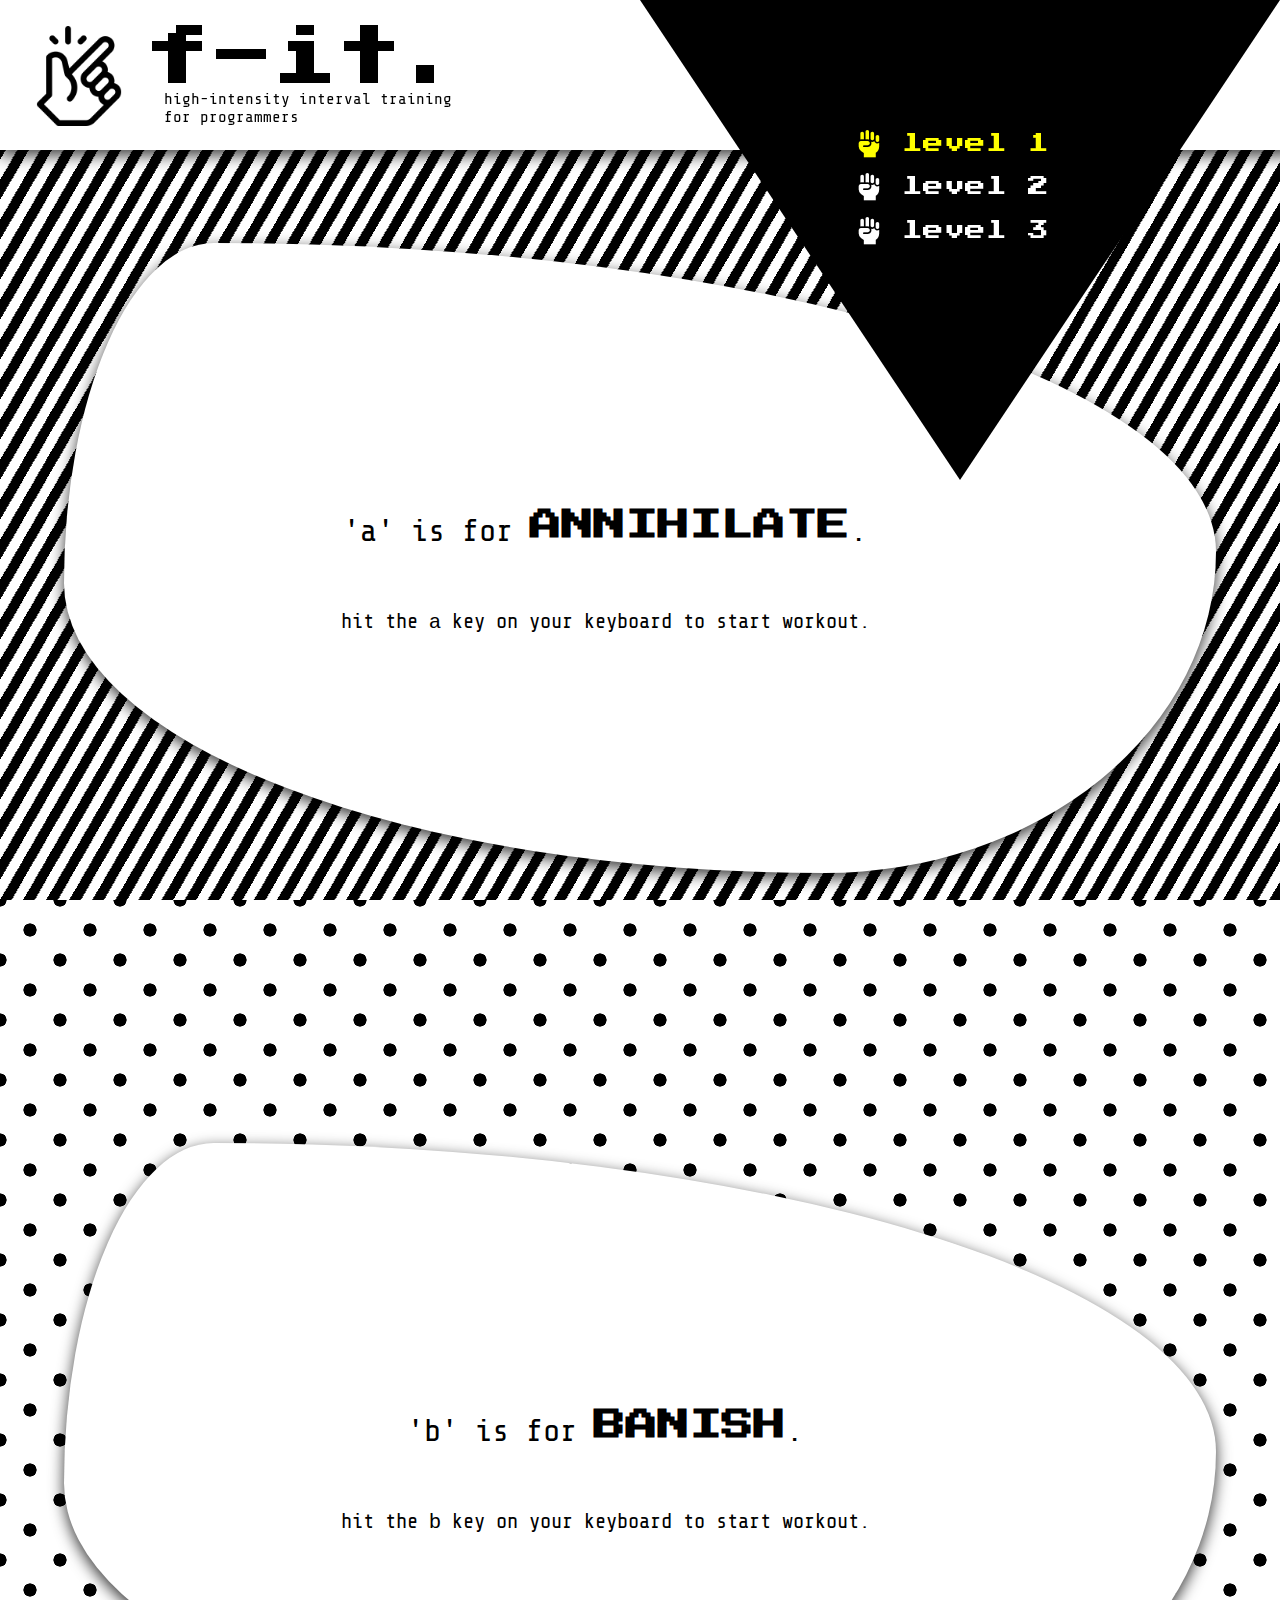
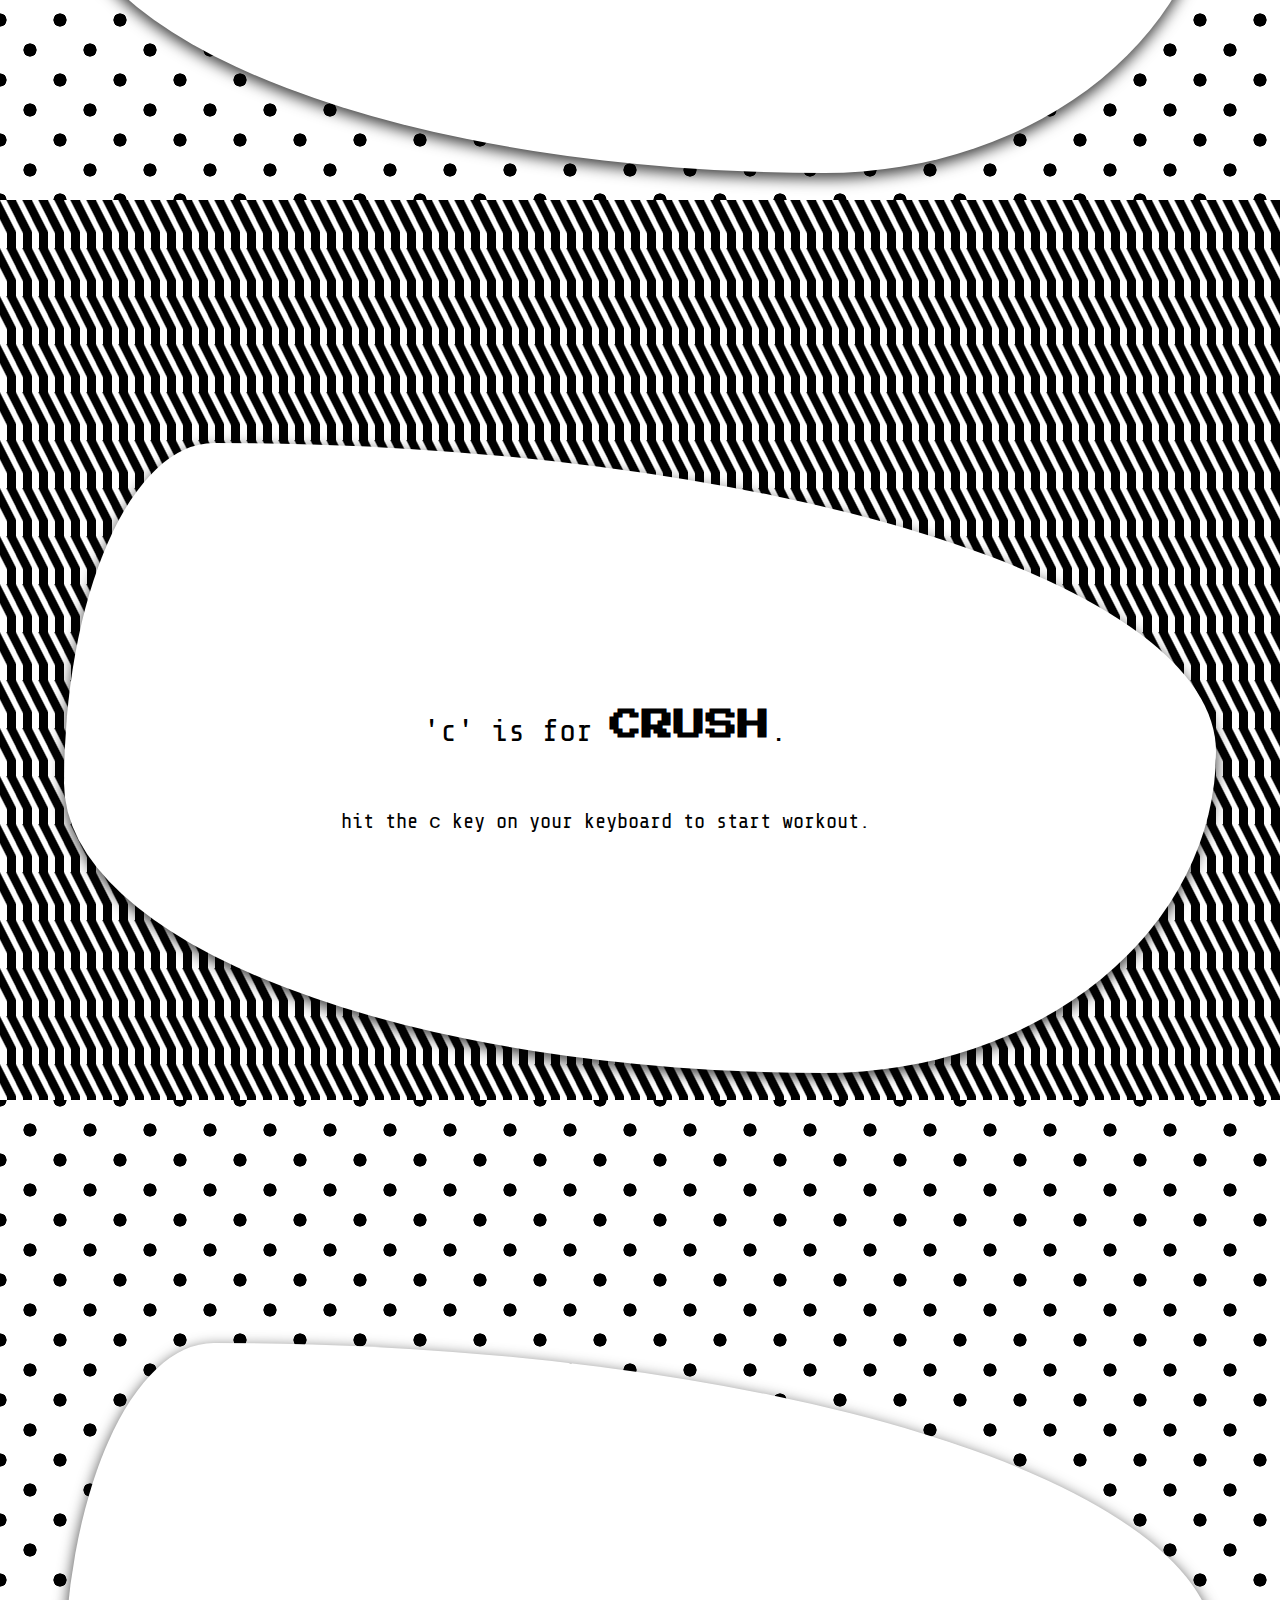
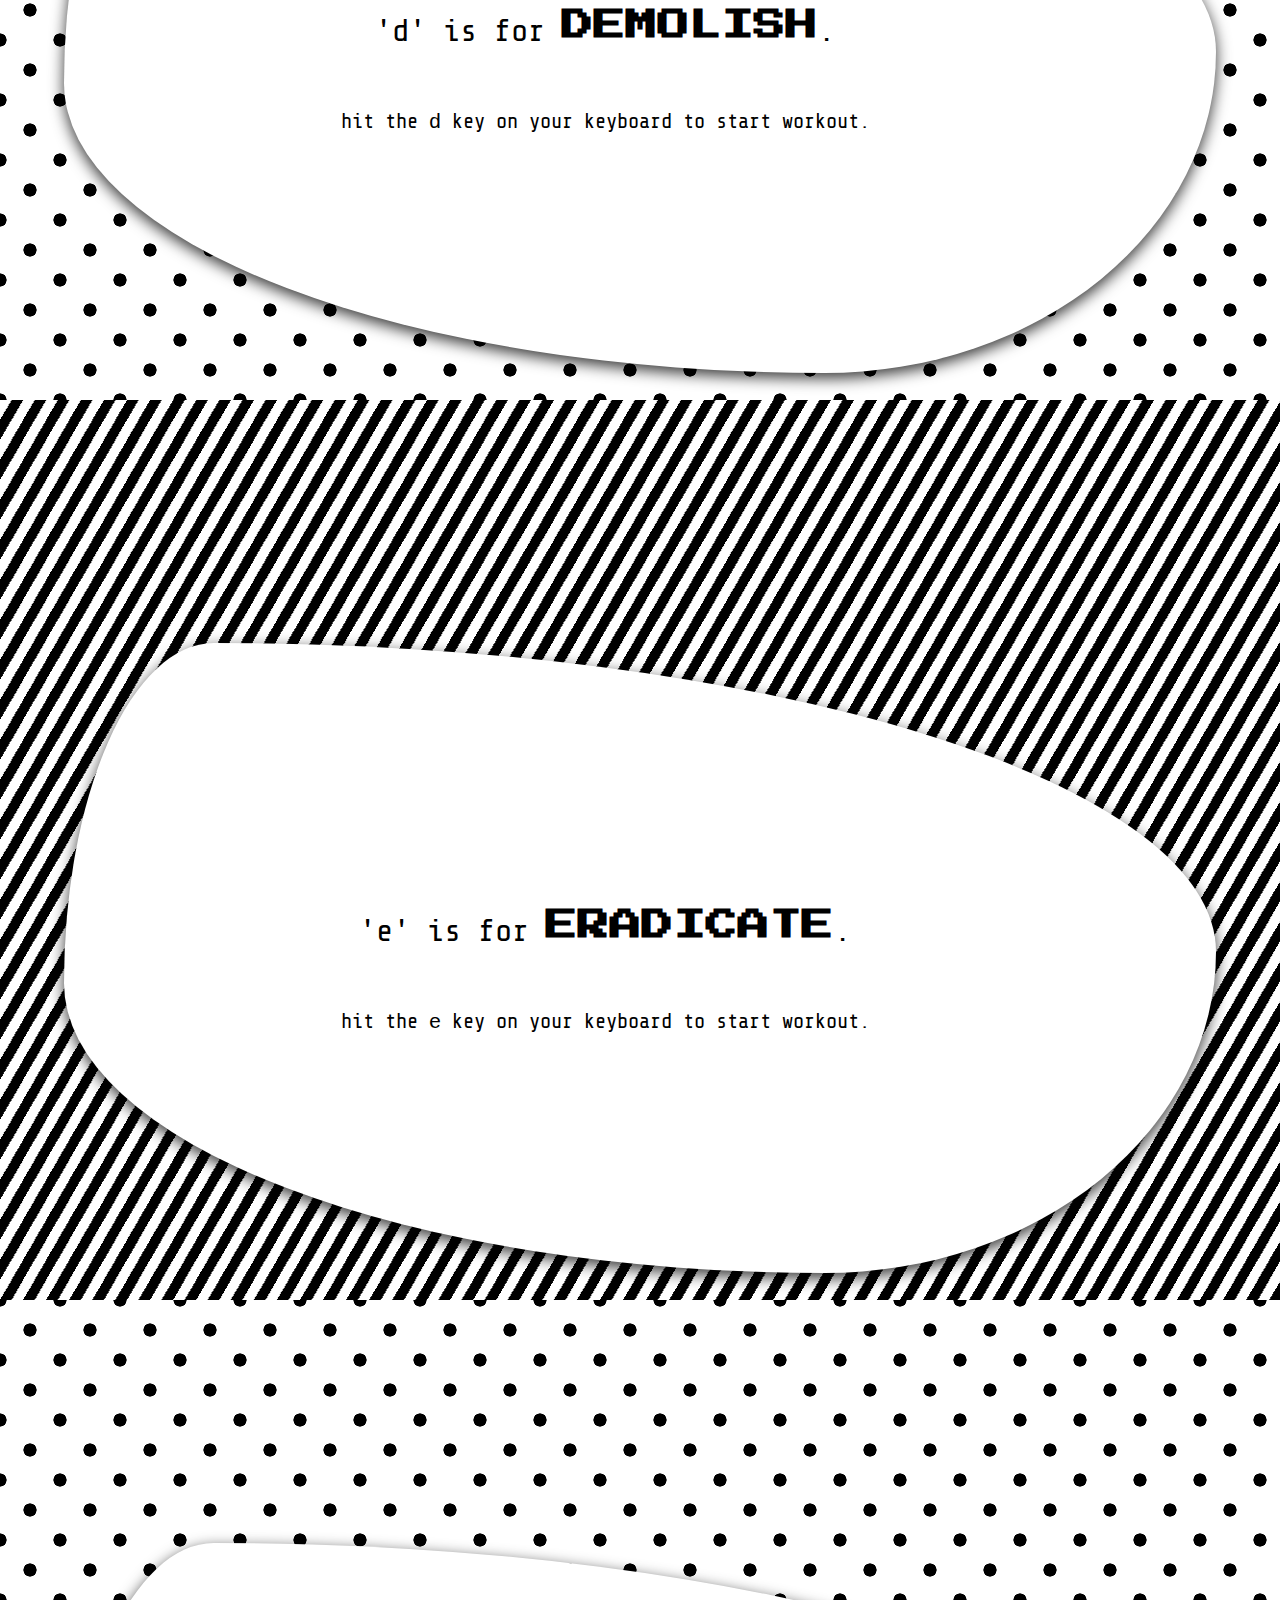
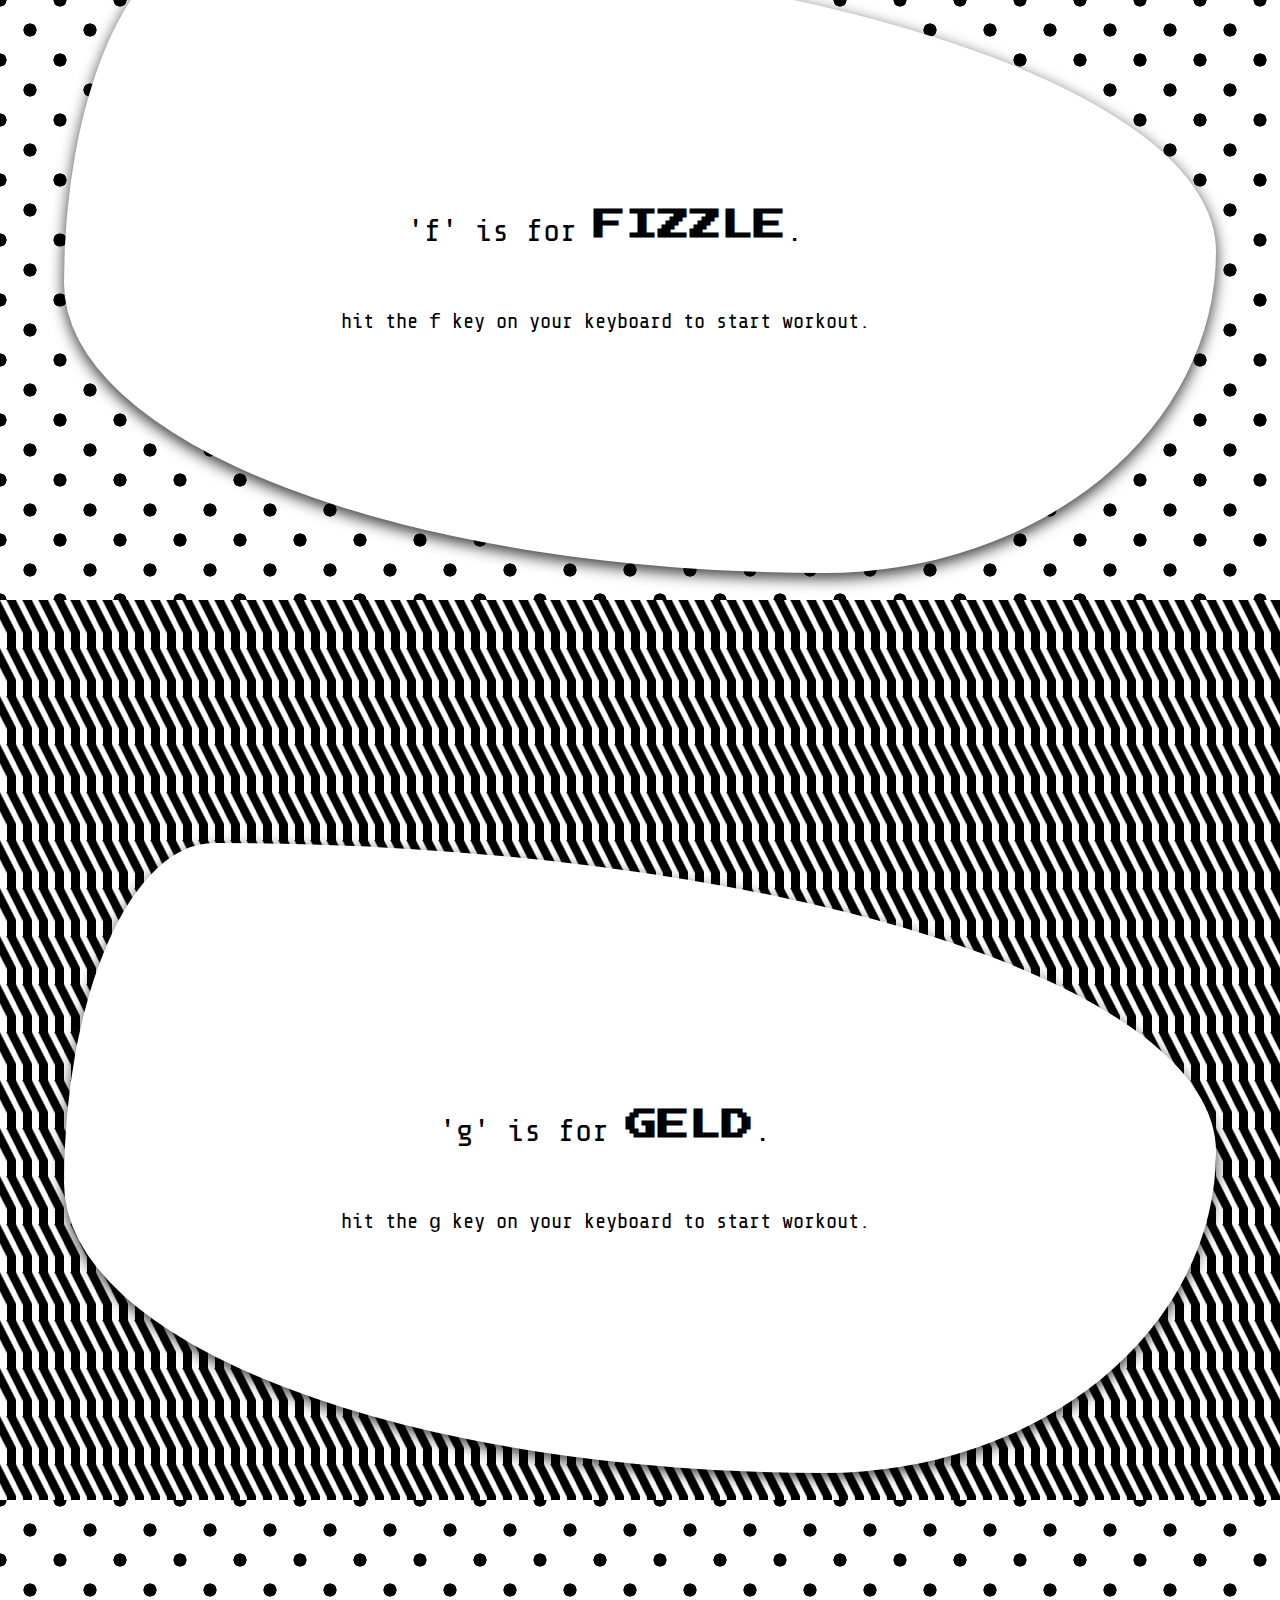
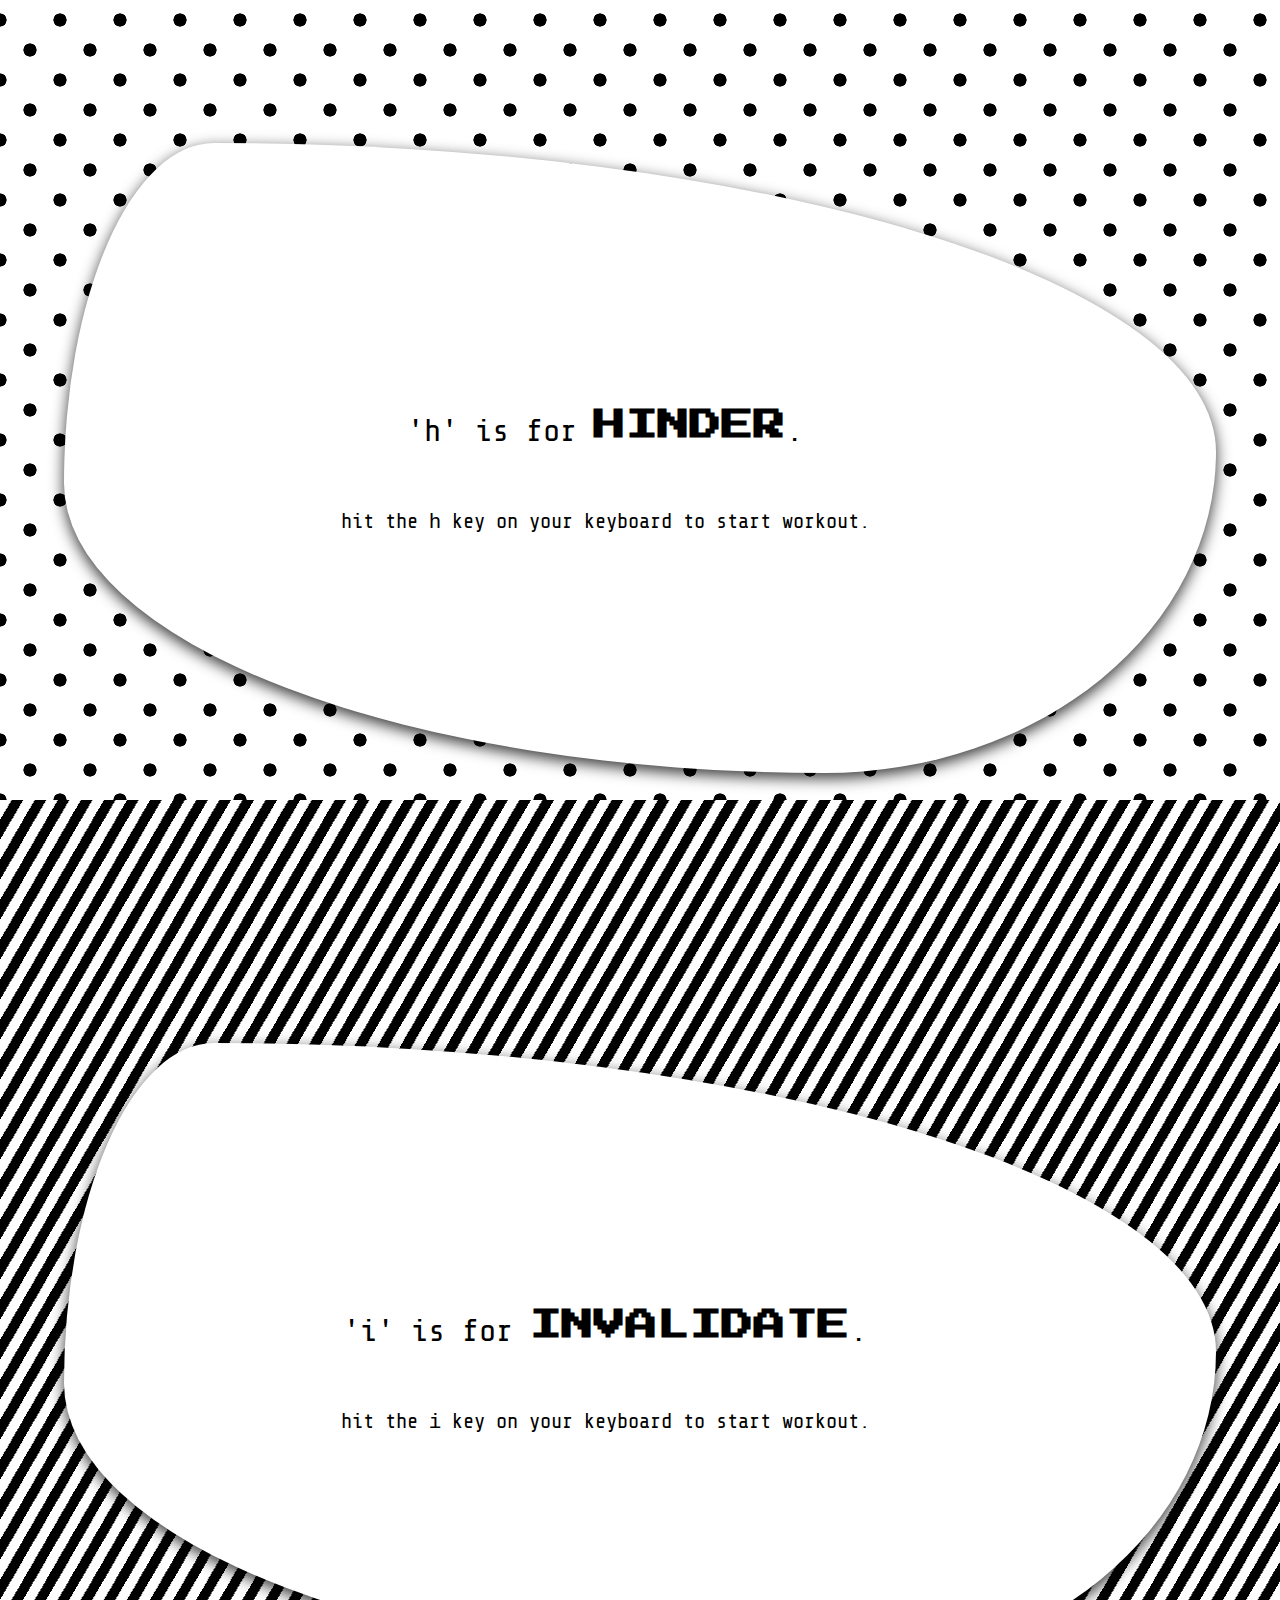
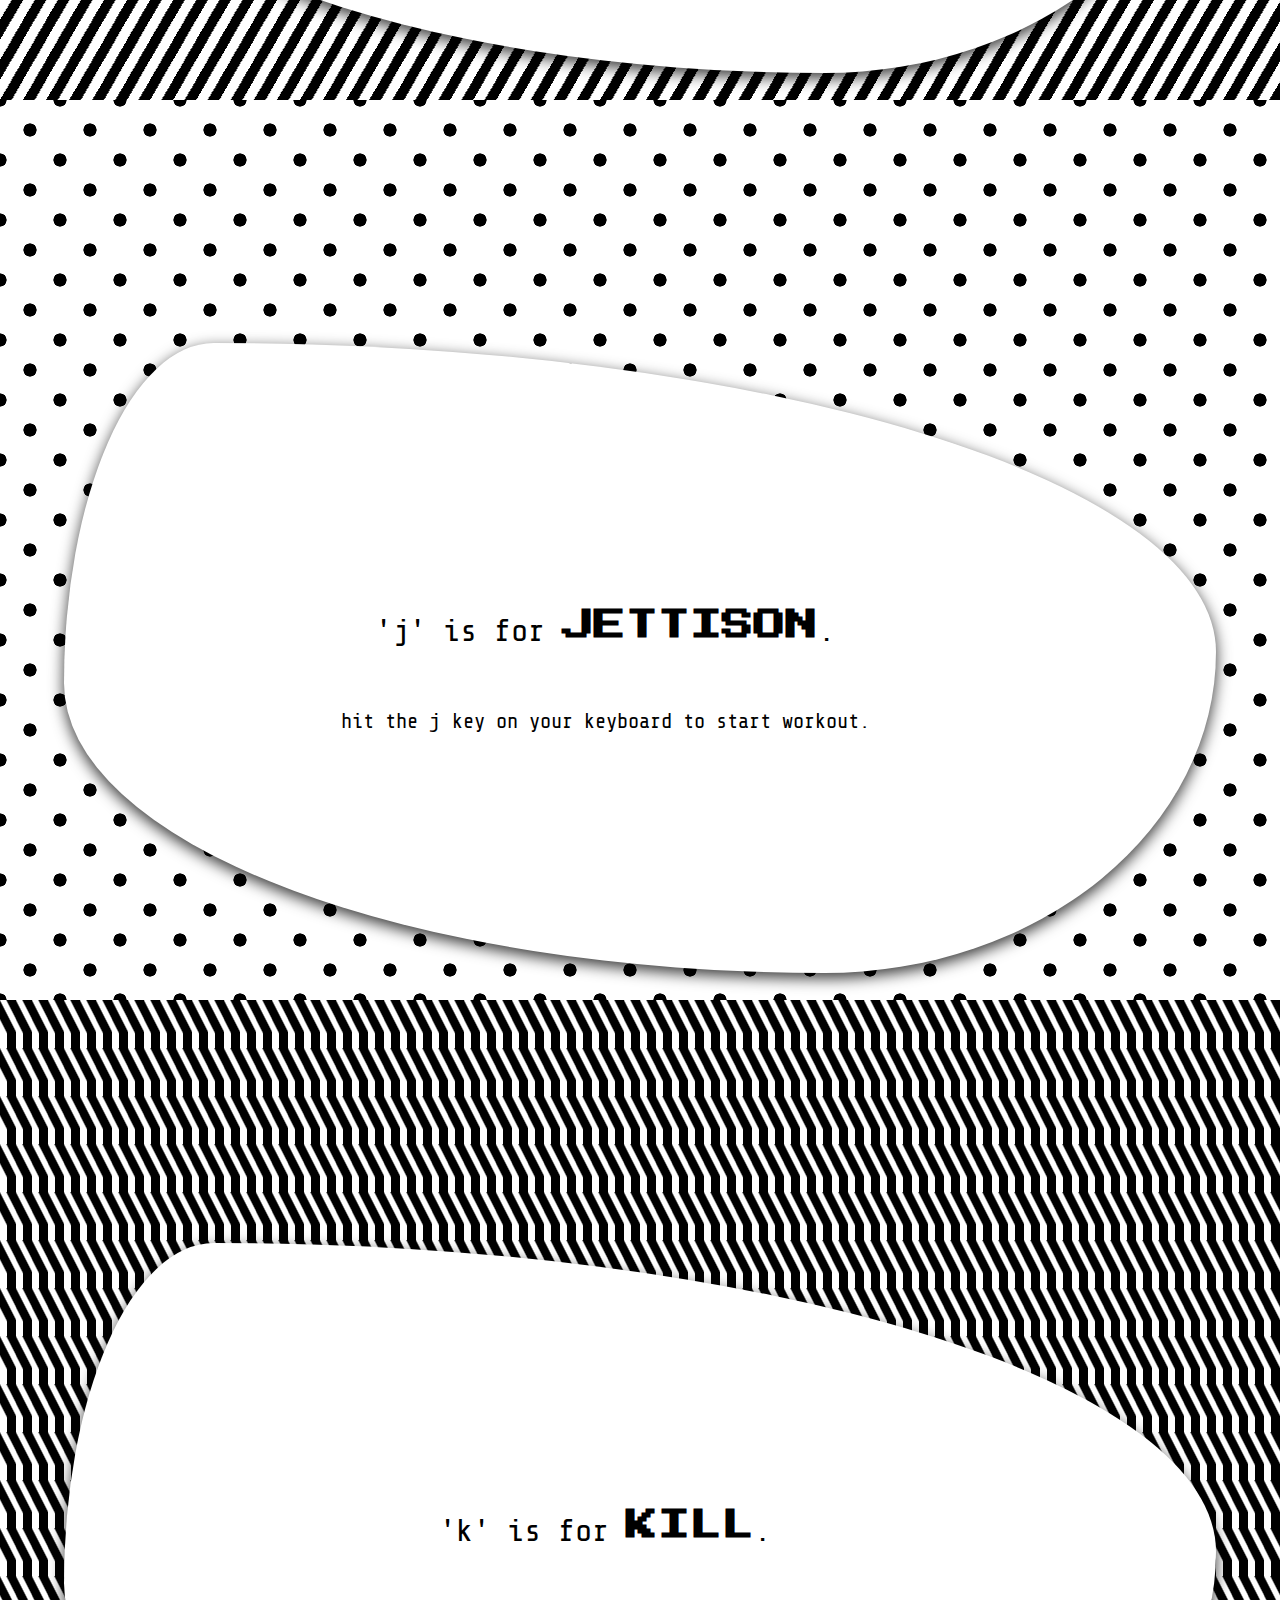
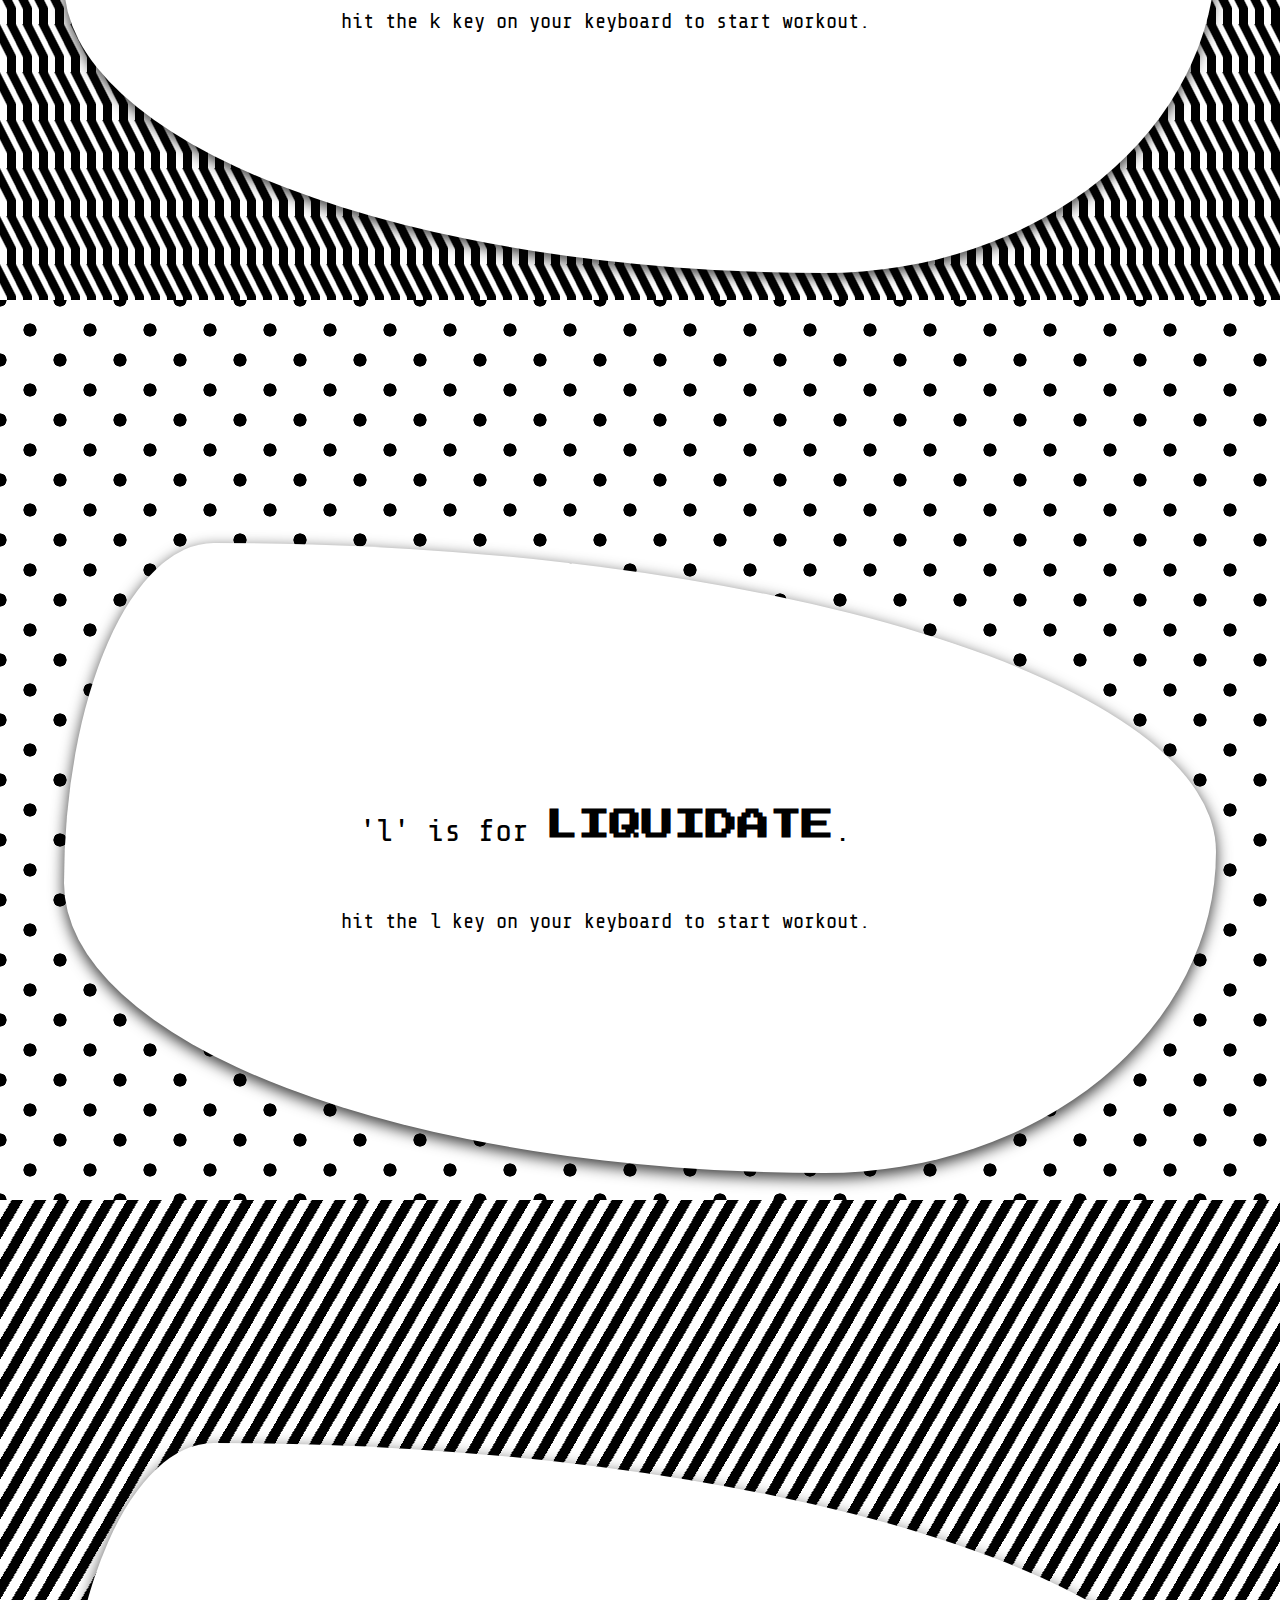
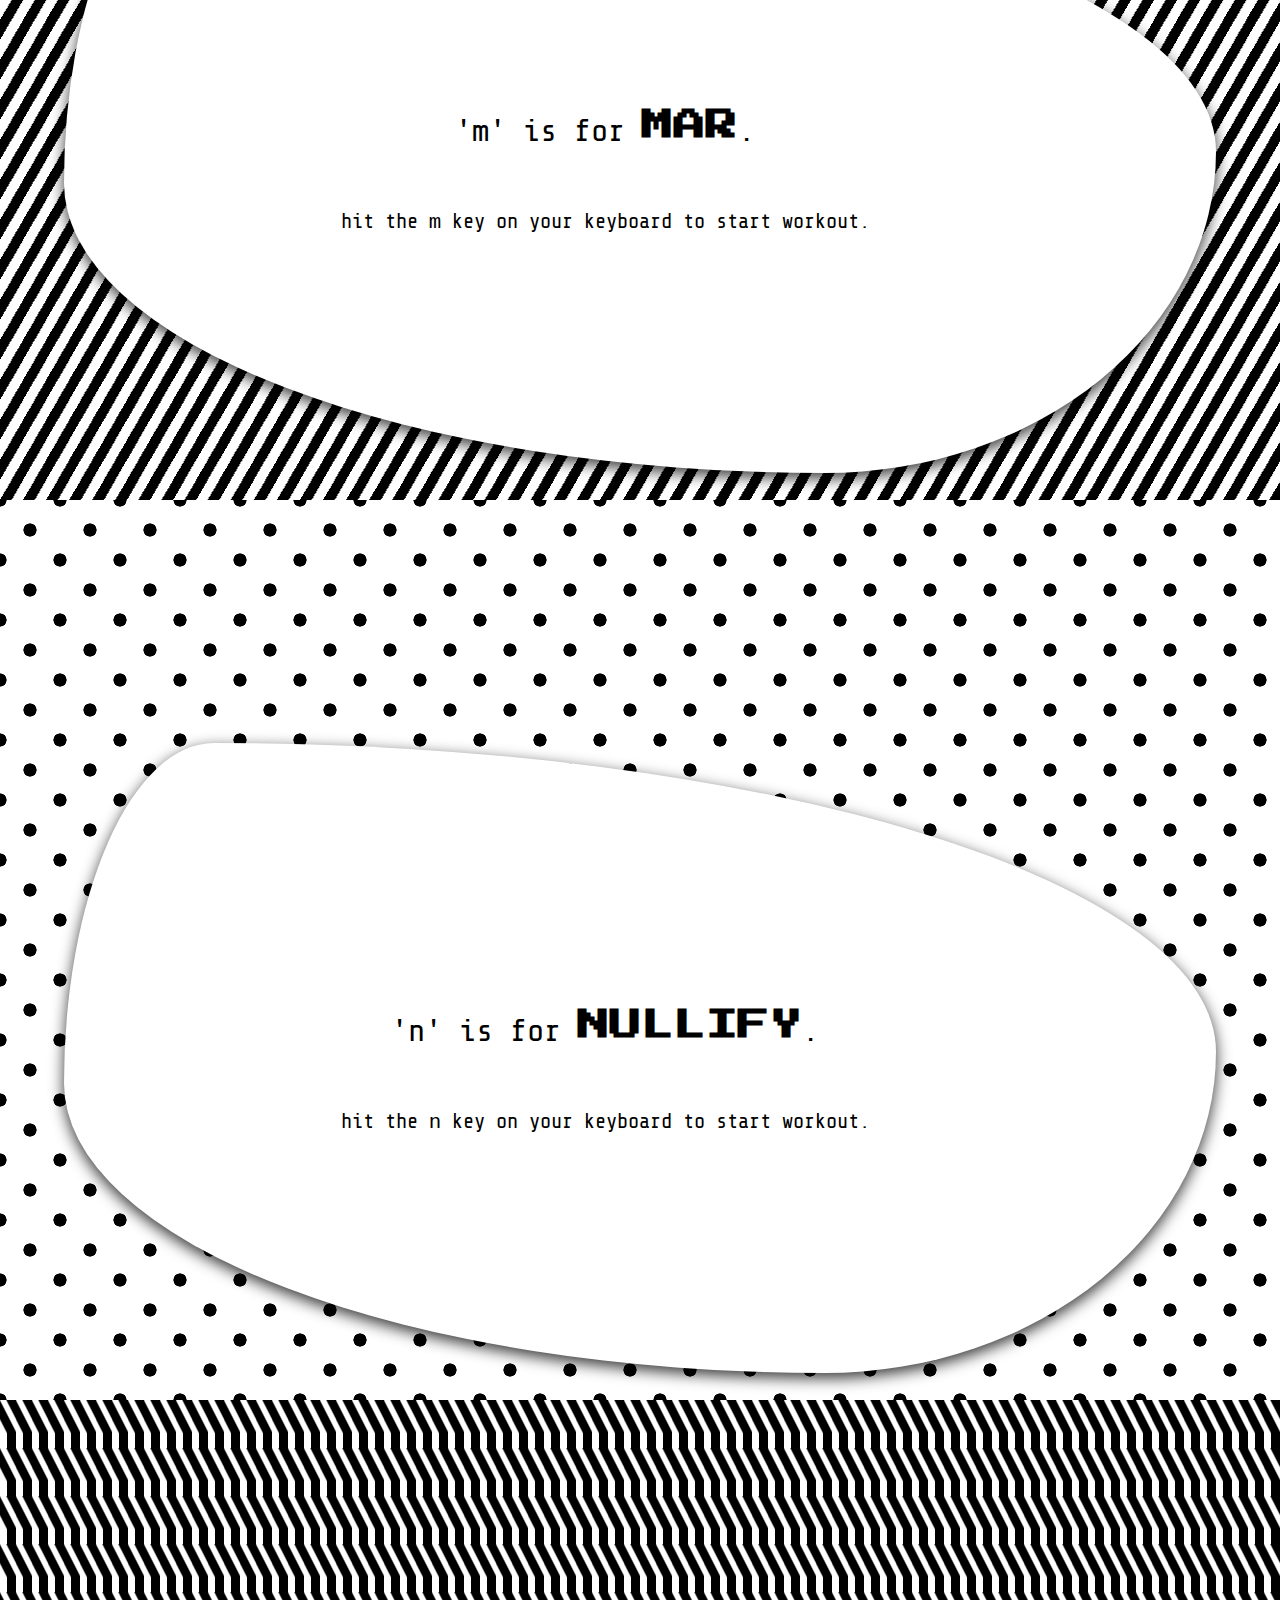
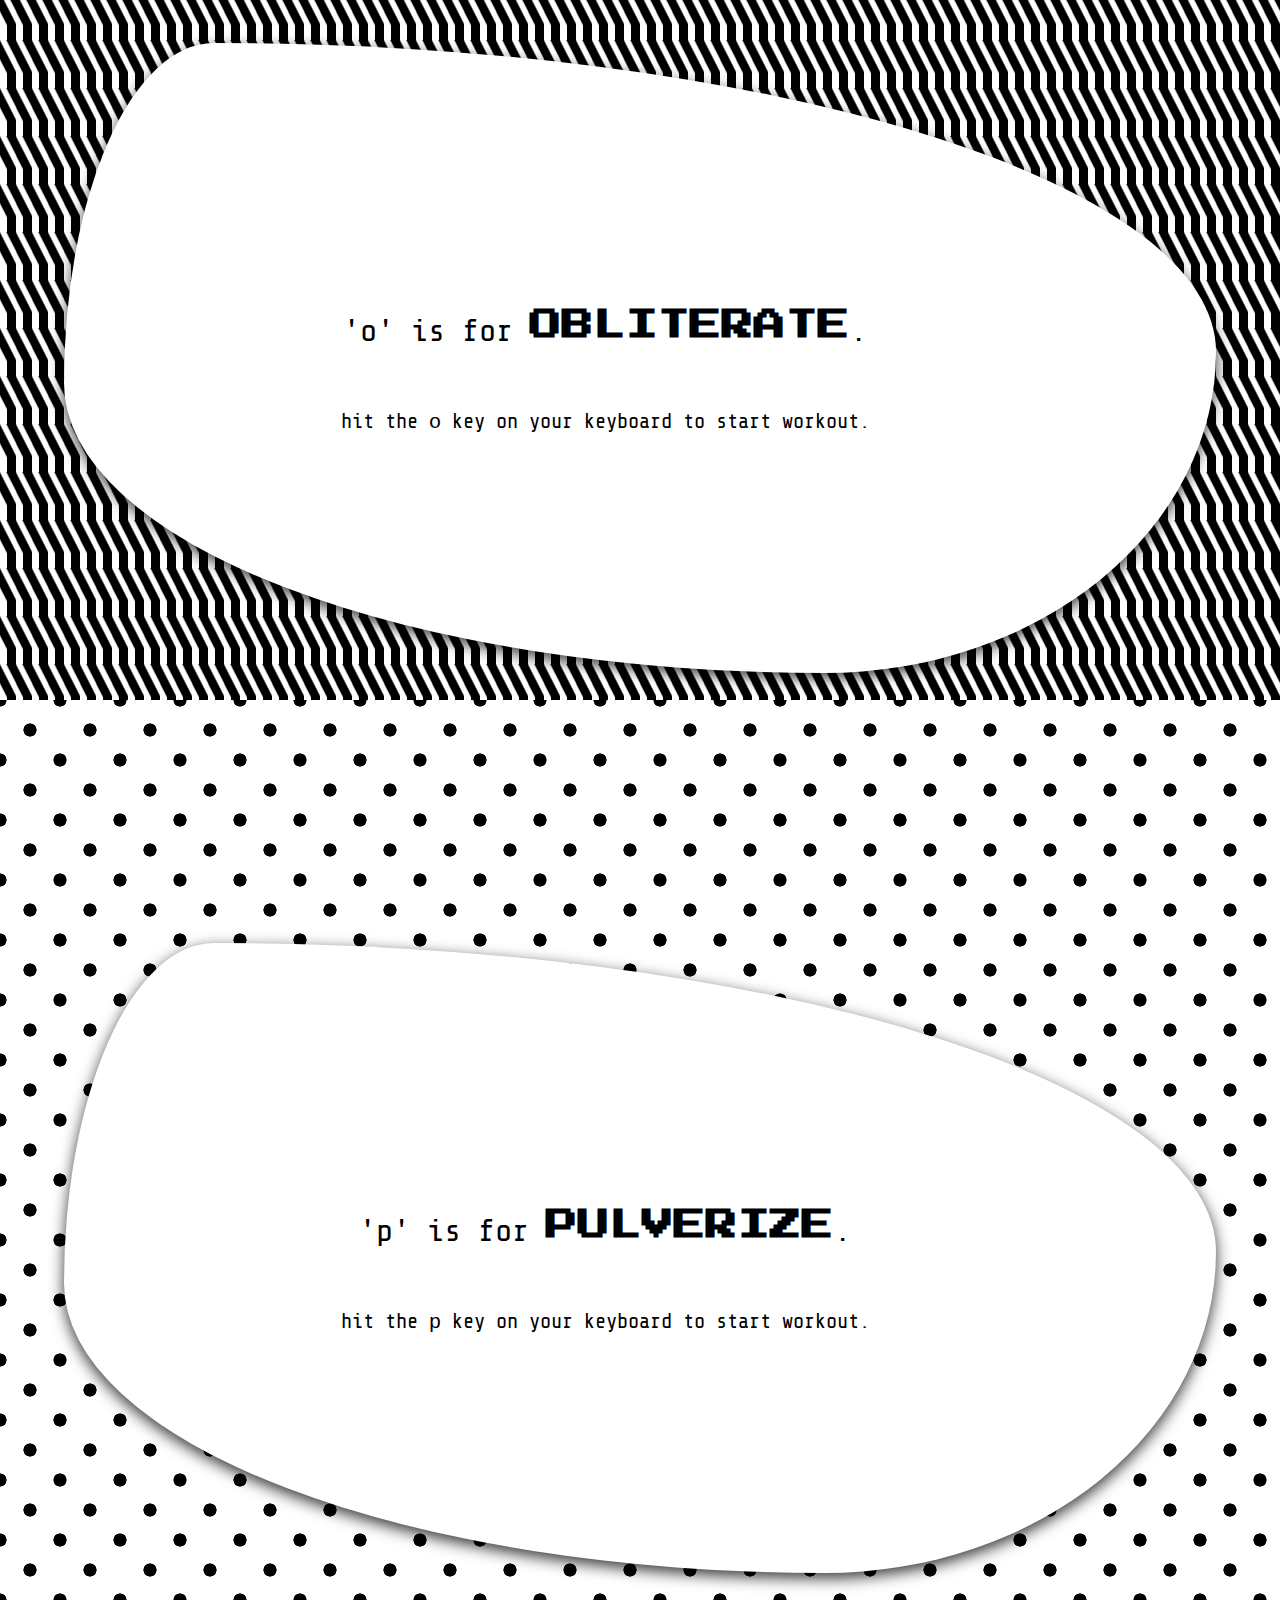
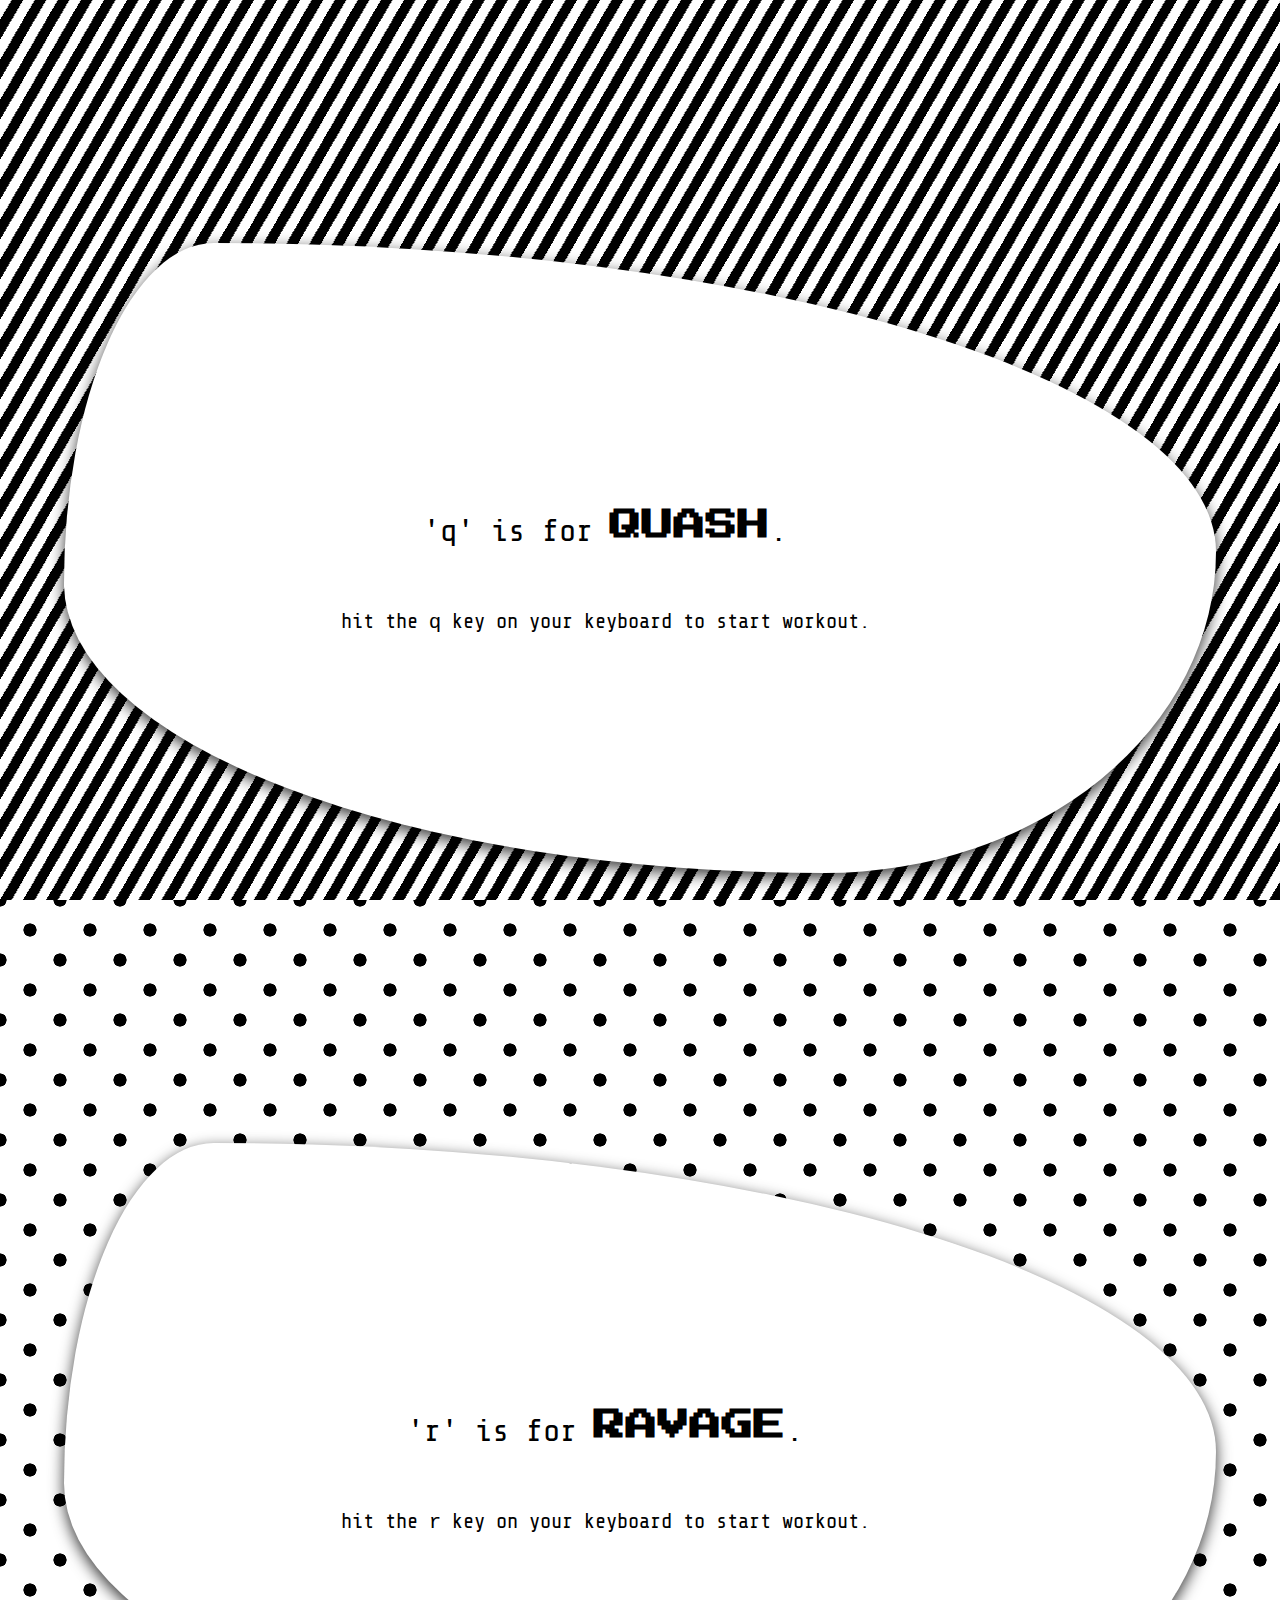
==== level1.html @ c3d86fca "first commit" ====
<!DOCTYPE html>
<html lang="en">

<head>
    <meta charset="UTF-8">
    <meta http-equiv="X-UA-Compatible" content="IE=edge">
    <meta name="viewport" content="width=device-width, initial-scale=1.0">

    <!-- bootstrap 5 -->
    <link href="https://cdn.jsdelivr.net/npm/bootstrap@5.1.3/dist/css/bootstrap.min.css" rel="stylesheet"
        integrity="sha384-1BmE4kWBq78iYhFldvKuhfTAU6auU8tT94WrHftjDbrCEXSU1oBoqyl2QvZ6jIW3" crossorigin="anonymous">

    <!-- google fonts -->
    <link rel="preconnect" href="https://fonts.googleapis.com">
    <link rel="preconnect" href="https://fonts.gstatic.com" crossorigin>
    <link href="https://fonts.googleapis.com/css2?family=Press+Start+2P&display=swap" rel="stylesheet">
    <link href="https://fonts.googleapis.com/css2?family=Share+Tech+Mono&display=swap" rel="stylesheet">

    <!-- font awesome -->
    <link rel="stylesheet" href="https://cdnjs.cloudflare.com/ajax/libs/font-awesome/6.0.0-beta2/css/all.min.css">

    <!-- custom stylesheet -->
    <link rel="stylesheet" href="/stylesheets/styles.css">
    <link rel="stylesheet" href="/stylesheets/level1.css">

    <!-- favicon -->
    <link rel="icon" href="/assets/logo32.png">

    <title>f-it.</title>
</head>

<body>

    <!-- header -->
    <header class="heading-container">
        <img src="/assets/logo256.png" alt="logo" onclick="location.href='/index.html'">
        <span class="heading-text">
            <h1>f-it.</h1>
            <small>high-intensity interval training <br>for programmers</small>
        </span>
    </header>

    <!-- nav -->
    <nav class="nav-container">
        <div class="triangle">

            <ul class="nav-link-container">
                <li class="link-list-item">
                    <a data-link="level1" href="">
                        <i class="fas fa-fist-raised"></i>
                        level 1
                    </a>
                </li>
                <li class="link-list-item">
                    <a data-link="level2" href="/level2.html">
                        <i class="fas fa-fist-raised"></i>
                        level 2
                    </a>
                </li>
                <li class="link-list-item">
                    <a data-link="level3" href="/level3.html">
                        <i class="fas fa-fist-raised"></i>
                        level 3
                        <a>
                </li>
            </ul>

        </div>
    </nav>

    <!-- main content -->
    <div class="pattern-bg stripes">
        <div class="content-blob" data-key="a">
            <div class="content-div" data-key="a">
                <p>'a' is for <b>ANNIHILATE</b>.</p>
                <p>hit the <kbd>a</kbd> key on your keyboard to start workout.</p>
            </div>
        </div>
    </div>

    <div class="pattern-bg polka-dots">
        <div class="content-blob" data-key="b">
            <div class="content-div" data-key="b">
                <p>'b' is for <b>BANISH</b>.</p>
                <p>hit the <kbd>b</kbd> key on your keyboard to start workout.</p>
            </div>
        </div>
    </div>

    <div class="pattern-bg zig-zag">
        <div class="content-blob" data-key="c">
            <div class="content-div" data-key="c">
                <p>'c' is for <b>CRUSH</b>.</p>
                <p>hit the <kbd>c</kbd> key on your keyboard to start workout.</p>
            </div>
        </div>
    </div>

    <div class="pattern-bg polka-dots">
        <div class="content-blob" data-key="d">
            <div class="content-div" data-key="d">
                <p>'d' is for <b>DEMOLISH</b>.</p>
                <p>hit the <kbd>d</kbd> key on your keyboard to start workout.</p>
            </div>
        </div>
    </div>

    <div class="pattern-bg stripes">
        <div class="content-blob" data-key="e">
            <div class="content-div" data-key="e">
                <p>'e' is for <b>ERADICATE</b>.</p>
                <p>hit the <kbd>e</kbd> key on your keyboard to start workout.</p>
            </div>
        </div>
    </div>

    <div class="pattern-bg polka-dots">
        <div class="content-blob" data-key="f">
            <div class="content-div" data-key="f">
                <p>'f' is for <b>FIZZLE</b>.</p>
                <p>hit the <kbd>f</kbd> key on your keyboard to start workout.</p>
            </div>
        </div>
    </div>

    <div class="pattern-bg zig-zag">
        <div class="content-blob" data-key="g">
            <div class="content-div" data-key="g">
                <p>'g' is for <b>GELD</b>.</p>
                <p>hit the <kbd>g</kbd> key on your keyboard to start workout.</p>
            </div>
        </div>
    </div>

    <div class="pattern-bg polka-dots">
        <div class="content-blob" data-key="h">
            <div class="content-div" data-key="h">
                <p>'h' is for <b>HINDER</b>.</p>
                <p>hit the <kbd>h</kbd> key on your keyboard to start workout.</p>
            </div>
        </div>
    </div>

    <div class="pattern-bg stripes">
        <div class="content-blob" data-key="i">
            <div class="content-div" data-key="i">
                <p>'i' is for <b>INVALIDATE</b>.</p>
                <p>hit the <kbd>i</kbd> key on your keyboard to start workout.</p>
            </div>
        </div>
    </div>

    <div class="pattern-bg polka-dots">
        <div class="content-blob" data-key="j">
            <div class="content-div" data-key="j">
                <p>'j' is for <b>JETTISON</b>.</p>
                <p>hit the <kbd>j</kbd> key on your keyboard to start workout.</p>
            </div>
        </div>
    </div>

    <div class="pattern-bg zig-zag">
        <div class="content-blob" data-key="k">
            <div class="content-div" data-key="k">
                <p>'k' is for <b>KILL</b>.</p>
                <p>hit the <kbd>k</kbd> key on your keyboard to start workout.</p>
            </div>
        </div>
    </div>

    <div class="pattern-bg polka-dots">
        <div class="content-blob" data-key="l">
            <div class="content-div" data-key="l">
                <p>'l' is for <b>LIQUIDATE</b>.</p>
                <p>hit the <kbd>l</kbd> key on your keyboard to start workout.</p>
            </div>
        </div>
    </div>

    <div class="pattern-bg stripes">
        <div class="content-blob" data-key="m">
            <div class="content-div" data-key="m">
                <p>'m' is for <b>MAR</b>.</p>
                <p>hit the <kbd>m</kbd> key on your keyboard to start workout.</p>
            </div>
        </div>
    </div>

    <div class="pattern-bg polka-dots">
        <div class="content-blob" data-key="n">
            <div class="content-div" data-key="n">
                <p>'n' is for <b>NULLIFY</b>.</p>
                <p>hit the <kbd>n</kbd> key on your keyboard to start workout.</p>
            </div>
        </div>
    </div>

    <div class="pattern-bg zig-zag">
        <div class="content-blob" data-key="o">
            <div class="content-div" data-key="o">
                <p>'o' is for <b>OBLITERATE</b>.</p>
                <p>hit the <kbd>o</kbd> key on your keyboard to start workout.</p>
            </div>
        </div>
    </div>

    <div class="pattern-bg polka-dots">
        <div class="content-blob" data-key="p">
            <div class="content-div" data-key="p">
                <p>'p' is for <b>PULVERIZE</b>.</p>
                <p>hit the <kbd>p</kbd> key on your keyboard to start workout.</p>
            </div>
        </div>
    </div>

    <div class="pattern-bg stripes">
        <div class="content-blob" data-key="q">
            <div class="content-div" data-key="q">
                <p>'q' is for <b>QUASH</b>.</p>
                <p>hit the <kbd>q</kbd> key on your keyboard to start workout.</p>
            </div>
        </div>
    </div>

    <div class="pattern-bg polka-dots">
        <div class="content-blob" data-key="r">
            <div class="content-div" data-key="r">
                <p>'r' is for <b>RAVAGE</b>.</p>
                <p>hit the <kbd>r</kbd> key on your keyboard to start workout.</p>
            </div>
        </div>
    </div>

    <div class="pattern-bg zig-zag">
        <div class="content-blob" data-key="s">
            <div class="content-div" data-key="s">
                <p>'s' is for <b>SMASH</b>.</p>
                <p>hit the <kbd>s</kbd> key on your keyboard to start workout.</p>
            </div>
        </div>
    </div>

    <div class="pattern-bg polka-dots">
        <div class="content-blob" data-key="t">
            <div class="content-div" data-key="t">
                <p>'t' is for <b>TERMINATE</b>.</p>
                <p>hit the <kbd>t</kbd> key on your keyboard to start workout.</p>
            </div>
        </div>
    </div>

    <div class="pattern-bg stripes">
        <div class="content-blob" data-key="u">
            <div class="content-div" data-key="u">
                <p>'u' is for <b>UPROOT</b>.</p>
                <p>hit the <kbd>u</kbd> key on your keyboard to start workout.</p>
            </div>
        </div>
    </div>

    <div class="pattern-bg polka-dots">
        <div class="content-blob" data-key="v">
            <div class="content-div" data-key="v">
                <p>'v' is for <b>VENDETTA</b>.</p>
                <p>hit the <kbd>v</kbd> key on your keyboard to start workout.</p>
            </div>
        </div>
    </div>

    <div class="pattern-bg zig-zag">
        <div class="content-blob" data-key="w">
            <div class="content-div" data-key="w">
                <p>'w' is for <b>WRECK</b>.</p>
                <p>hit the <kbd>w</kbd> key on your keyboard to start workout.</p>
            </div>
        </div>
    </div>

    <div class="pattern-bg polka-dots">
        <div class="content-blob" data-key="x">
            <div class="content-div" data-key="x">
                <p>'x' is for <b>X-OUT</b>.</p>
                <p>hit the <kbd>x</kbd> key on your keyboard to start workout.</p>
            </div>
        </div>
    </div>

    <div class="pattern-bg stripes">
        <div class="content-blob" data-key="y">
            <div class="content-div" data-key="y">
                <p>'y' is for <b>YERK</b>.</p>
                <p>hit the <kbd>y</kbd> key on your keyboard to start workout.</p>
            </div>
        </div>
    </div>

    <div class="pattern-bg polka-dots">
        <div class="content-blob" data-key="z">
            <div class="content-div" data-key="z">
                <p>'z' is for <b>ZAP</b>.</p>
                <p>hit the <kbd>z</kbd> key on your keyboard to start workout.</p>
            </div>
        </div>
    </div>

    <div class="pattern-bg zig-zag">
        <div class="content-blob">
            <div class="content-div">
                <p>Oh, my... What powerful fingers you have!</p>
            </div>
        </div>
    </div>

    <!-- footer -->
    <footer class="footer"></footer>

    <!-- bootstrap 5 scripts -->
    <script src="https://cdn.jsdelivr.net/npm/@popperjs/core@2.10.2/dist/umd/popper.min.js"
        integrity="sha384-7+zCNj/IqJ95wo16oMtfsKbZ9ccEh31eOz1HGyDuCQ6wgnyJNSYdrPa03rtR1zdB"
        crossorigin="anonymous"></script>
    <script src="https://cdn.jsdelivr.net/npm/bootstrap@5.1.3/dist/js/bootstrap.min.js"
        integrity="sha384-QJHtvGhmr9XOIpI6YVutG+2QOK9T+ZnN4kzFN1RtK3zEFEIsxhlmWl5/YESvpZ13"
        crossorigin="anonymous"></script>

    <!-- custom script -->
    <script src="/scripts/yellow.js"></script>
    <script src="/scripts/alphabet.js"></script>
    <script src="/scripts/copyright.js"></script>

</body>

</html>
---- stylesheets/styles.css ----
body {
    position: relative;
    font-family: 'Press Start 2P', monospace;
    margin: 0;
    padding: 0;
    box-sizing: border-box;
}

/* --------------header------------ */

.heading-container {
    display: flex;
    justify-content: flex-start;
    align-items: center;
    background-color: #fff;
    position: fixed;
    width: 100%;
    top: 0;
    left: 0;
    padding: 1.6rem 0 1.5rem .8rem;
    box-shadow: 0 5px 15px rgba(0, 0, 0, 0.8);
    z-index: 10;
}

.heading-container.yellow {
    background-color: yellow;
}

.heading-container img {
    width: 100px;
    height: 100px;
    margin: 0 1rem;
    cursor: pointer;
}

.heading-container img:active {
    transform: scale(.9);
}

.heading-text {
    display: flex;
    flex-direction: column;
}

.heading-text h1 {
    margin: 0;
    padding: 0;
    font-size: 4rem;
    font-weight: bold;
}

.heading-text small {
    margin: 0;
    padding: 0;
    padding-left: 1.2rem;
    font-size: 1rem;
    text-align: left;
    font-family: 'Share Tech Mono', monospace;
}

/* ------------ nav triangle ----------- */

.nav-container {
    position: fixed;
    top: 0;
    right: 0;
    z-index: 100;
}

/* .nav-link-container>.link-list-item.home {
    display: none;
} */

.triangle {
    width: 0;
    height: 0;
    border-style: solid;
    border-width: 30rem 20rem 0 20rem;
    border-color: #000 transparent transparent transparent;
}

.triangle .nav-link-container {
    position: absolute;
    display: flex;
    flex-direction: column;
    top: 34%;
    right: 18%;
    transform: translate(-50%, -50%);
    list-style-type: none;
}

.triangle li {
    margin-top: 1rem;
    text-align: center;
}

.triangle a {
    color: #fff;
    font-size: 1.3rem;
    text-decoration: none;
}

.triangle a:hover {
    color: yellow;
}

.triangle .fa-fist-raised {
    font-size: 1.7rem;
}

.triangle li:active {
    transform: scale(.9);
}

/* ----------- main content ------------ */

.pattern-bg {
    display: flex;
    justify-content: center;
    align-items: center;
    width: 100%;
    height: 100vh;
}

/* https://stripesgenerator.com/ */
.pattern-bg.stripes {
    background-image: linear-gradient(120deg, #fff 25%, #000 25%, #000 50%, #fff 50%, #fff 75%, #000 75%, #000 100%);
    background-size: 23.09px 40.00px;
}

.pattern-bg.stripes.yellow {
    background-image: linear-gradient(120deg, yellow 25%, #000 25%, #000 50%, #fff 50%, #fff 75%, #000 75%, #000 100%);
    background-size: 23.09px 40.00px;
}

/* pattern from: https://projects.verou.me/css3patterns/#polka-dot */
.pattern-bg.polka-dots {
    background-color: #fff;
    background-image: radial-gradient(#000 15%, transparent 16%),
        radial-gradient(#000 15%, transparent 16%);
    background-size: 60px 60px;
    background-position: 0 0, 30px 30px;
}

.pattern-bg.polka-dots.yellow {
    background-image: radial-gradient(yellow 15%, transparent 16%),
        radial-gradient(#000 15%, transparent 16%);
}

/* pattern from: https://projects.verou.me/css3patterns/#stairs */
.pattern-bg.zig-zag {
    background:
        linear-gradient(63deg, #000 23%, transparent 23%) 7px 0,
        linear-gradient(63deg, transparent 74%, #000 78%),
        linear-gradient(63deg, transparent 34%, #000 38%, #000 58%, transparent 62%),
        #fff;
    background-size: 16px 48px;
}

.pattern-bg.zig-zag.yellow {
    background:
        linear-gradient(63deg, #000 23%, transparent 23%) 7px 0,
        linear-gradient(63deg, transparent 74%, #000 78%),
        linear-gradient(63deg, transparent 34%, #000 38%, yellow 58%, transparent 62%),
        #fff;
    background-size: 16px 48px;
}

.content-blob {
    position: relative;
    bottom: -12%;
    background-color: #fff;
    min-width: 320px;
    width: 90%;
    height: 70%;
    margin: 0 auto;
    border-radius: 13% 87% 34% 66% / 54% 49% 51% 46%;
    box-shadow: 0 5px 15px rgba(0, 0, 0, 0.8);
    z-index: 1;
}

.content-blob.yellow {
    background-color: yellow;
}

.content-div {
    position: absolute;
    display: flex;
    align-items: center;
    justify-content: space-between;
    flex-direction: column;
    top: 50%;
    left: 47%;
    transform: translate(-50%, -50%);
    min-width: 300px;
}

.content-div h3 {
    font-size: 2.5rem;
}

.content-div h3.fast {
    font-size: 6rem;
    font-family: 'Faster One', monospace;
    letter-spacing: 1.3rem;
}

.content-div p {
    padding-top: 1rem;
    text-align: center;
    font-family: 'Share Tech Mono', monospace;
    font-size: 1.3rem;
}

.content-div img[alt="power finger"] {
    width: 65%;
    transform: scaleX(-1) rotate(20deg) translateY(-5rem);
    border-radius: 86% 14% 72% 28% / 22% 38% 62% 78%;
}

.content-blob.yellow .content-div img[alt="power finger"] {
    display: none;
}

/* ---------------- footer --------------- */
.footer {
    padding: .6rem 0;
    font-size: .5rem;
    text-align: center;
}

.footer.yellow {
    background-color: yellow;
}

/* ------------- media queries ------------- */
@media (max-width: 1060px) {
    .triangle {
        border-width: 30rem 10rem 0 10rem;
    }

    .triangle .nav-link-container {
        top: 25%;
        right: 0;
    }

    .triangle a {
        font-size: 1rem;
    }

    .triangle .fa-fist-raised {
        font-size: 1.2rem;
    }
}

@media (max-width: 810px) {
    .heading-container {
        padding: 2rem 0 2rem 1rem;
    }

    .heading-container img {
        width: 60px;
        height: 60px;
        margin-left: 0;
    }

    .heading-text {
        display: none;
    }

    .content-blob {
        bottom: -9%;
    }
}

@media (max-width: 650px) {
    .triangle {
        border-width: 18rem 10rem 0 10rem;
    }

    .triangle .nav-link-container {
        top: 28%;
        right: 3%;
    }

    .triangle a {
        font-size: .9rem;
    }

    .triangle .fa-fist-raised {
        font-size: 1.1rem;
    }

    .content-div img[alt="power finger"] {
        transform: rotate(80deg) translateY(-10deg);
    }
}

@media (max-width: 450px) {
    .triangle {
        border-width: 16rem 8rem 0 8rem;
    }

    .triangle .nav-link-container {
        top: 26%;
        right: -2%;
    }

    .triangle .nav-link-container-home {
        top: 20%;
    }

    .triangle a {
        font-size: .8rem;
    }

    .triangle .fa-fist-raised {
        font-size: 1rem;
    }

    .content-div h3 {
        font-size: 2rem;
    }

    .content-div h3.fast {
        font-size: 4rem;
        letter-spacing: 1rem;
    }

    .content-div img[alt="power finger"] {
        transform: rotate(60deg);
    }

}
---- stylesheets/level1.css ----
.triangle a[data-link="level1"] {
    color: yellow;
    cursor: none;
}

.content-div p:first-child {
    font-size: 2rem;
    margin-bottom: 1.5rem;
}

.content-div p:first-child>b {
    font-family: 'Press Start 2P', monospace;
}

.content-div #text-div {
    display: flex;
    flex-direction: column;
}

.content-div #text-div p {
    margin: 0;
    padding: 0;
    font-size: 2rem;
}

/* ---------------media queries---------- */
@media (max-width: 500px) {
    .content-div {
        padding: 0 1em;
        top: 18em;
        left: 13em;
    }

    .content-div p:first-child {
        font-size: 1.5rem;
    }

    .content-div #text-div p {
        font-size: 1.2rem;
    }
}

@media (max-width: 420px) {
    .content-div {
        left: 11em;
    }
    .content-div p:first-child {
        font-size: 1.2rem;
    }

    .content-div #text-div p {
        font-size: 0.8rem;
    }
}

@media (max-width: 380px) {
    .content-div {
        left: 10em;
    }
}
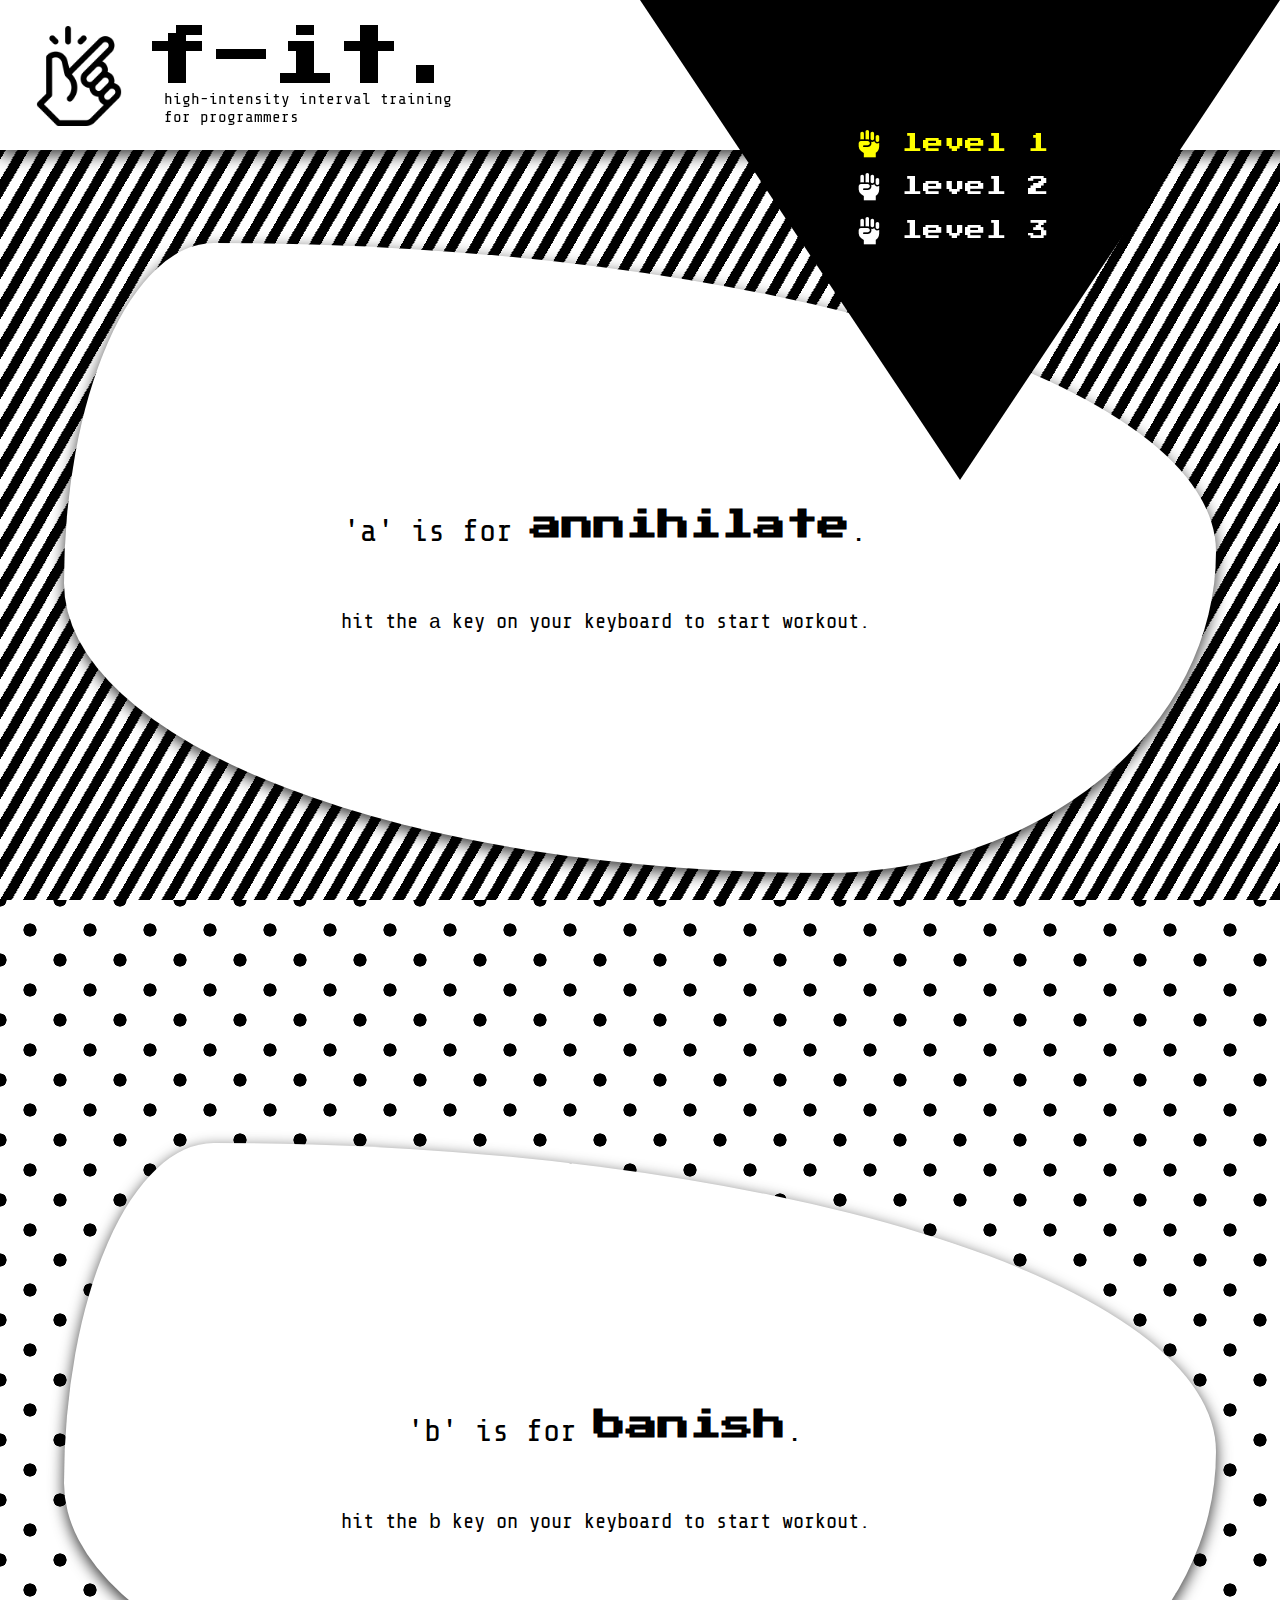
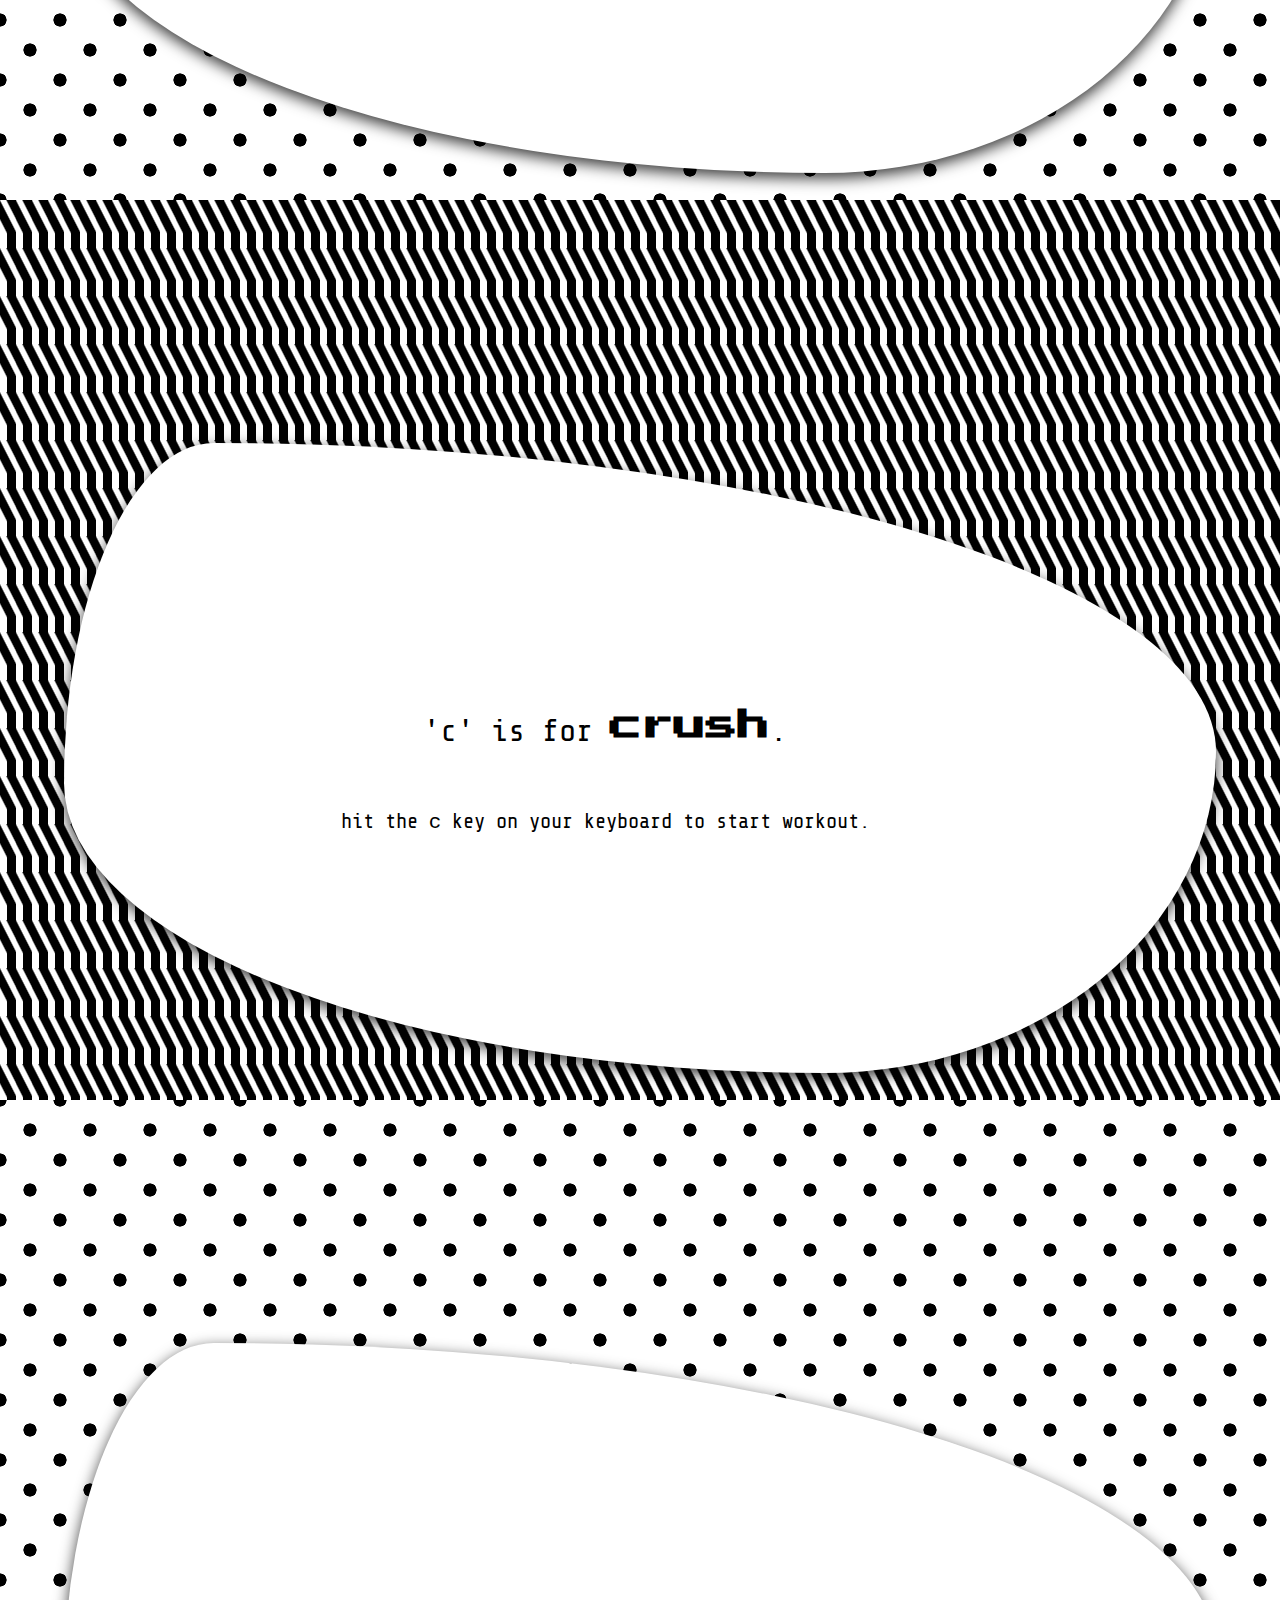
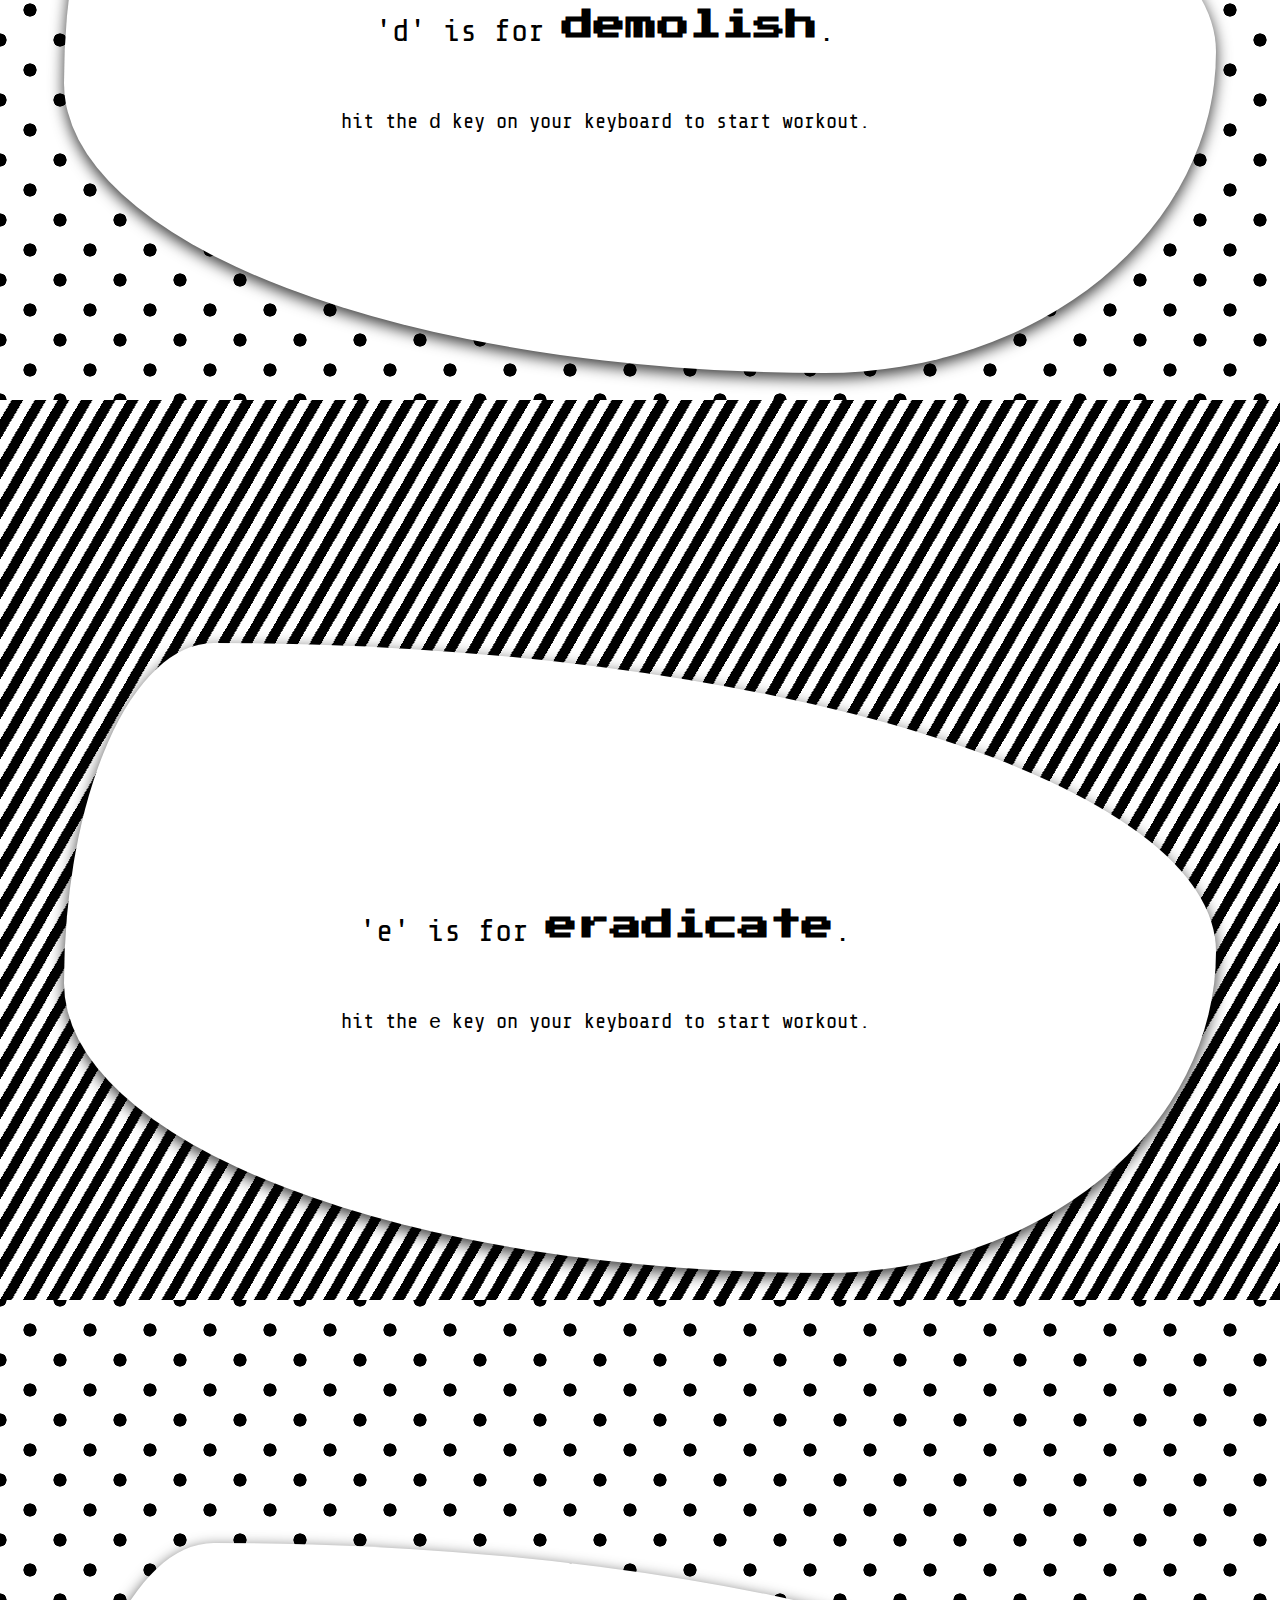
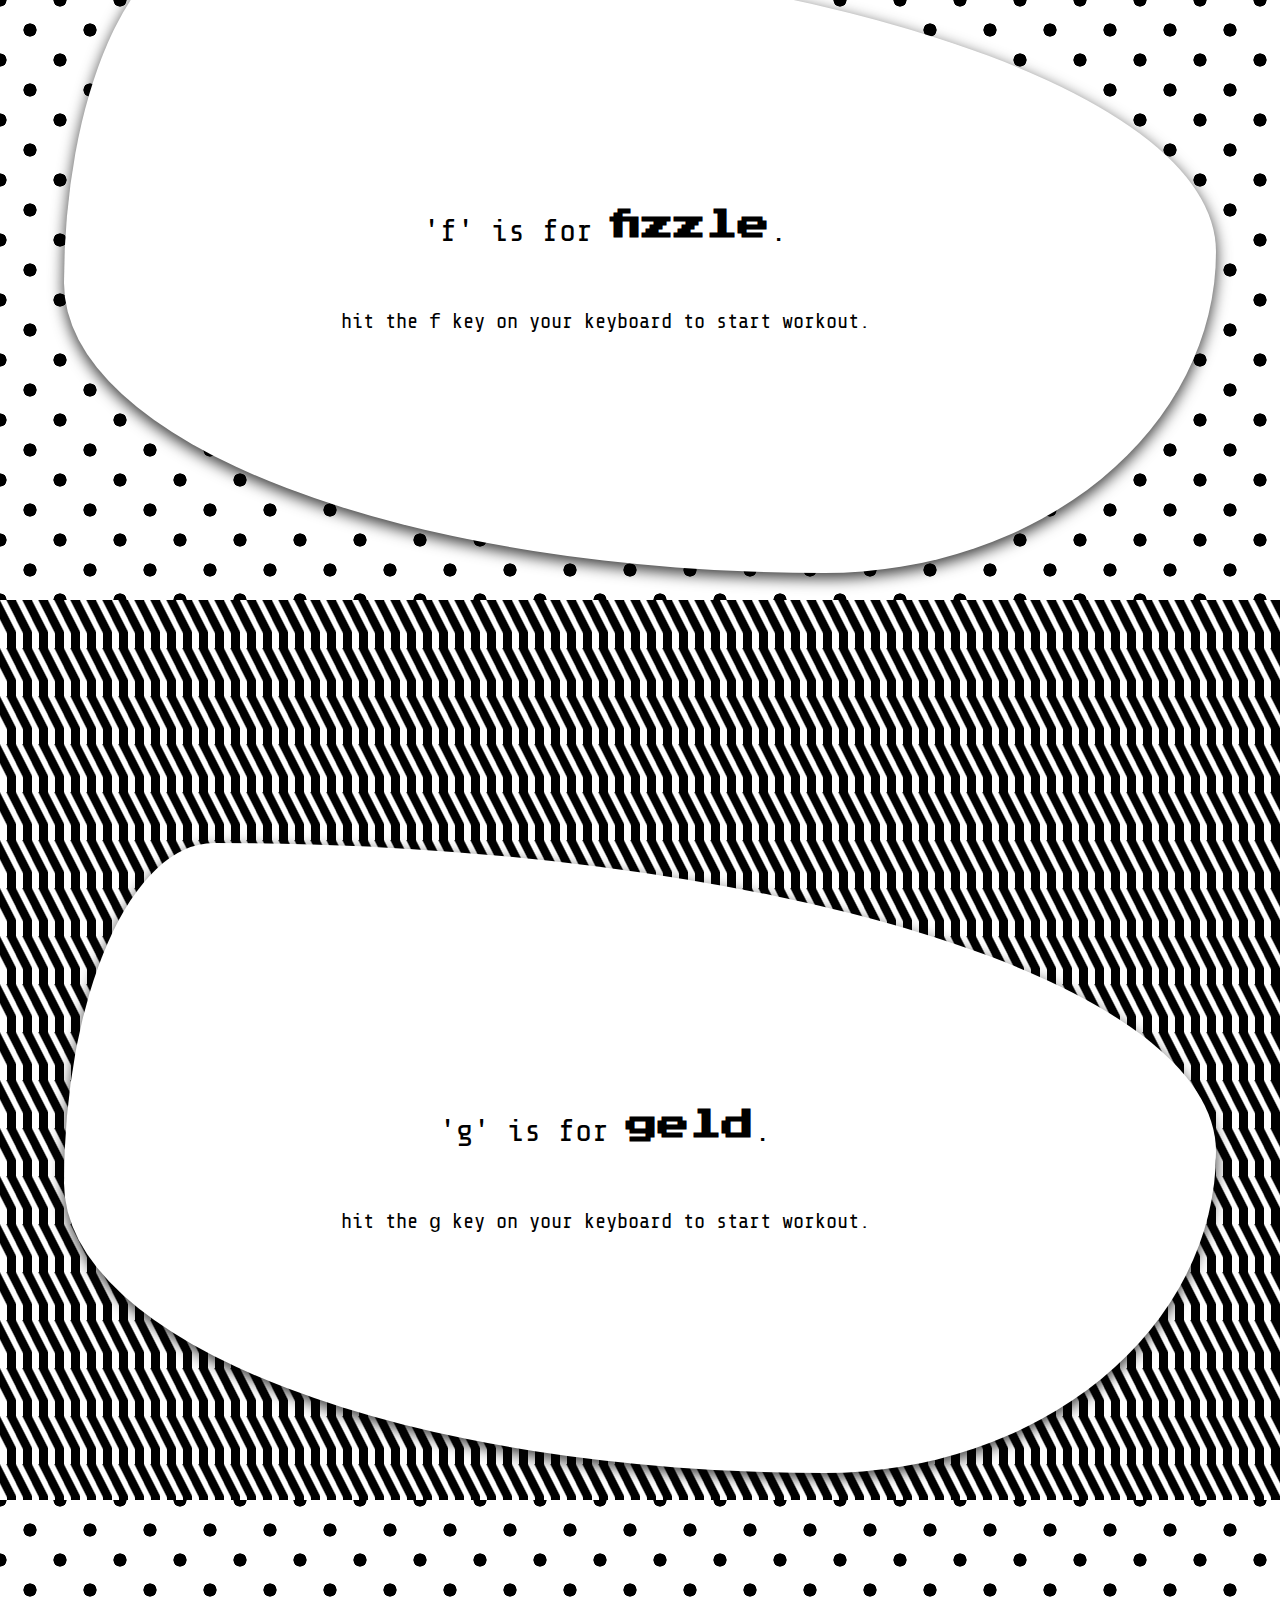
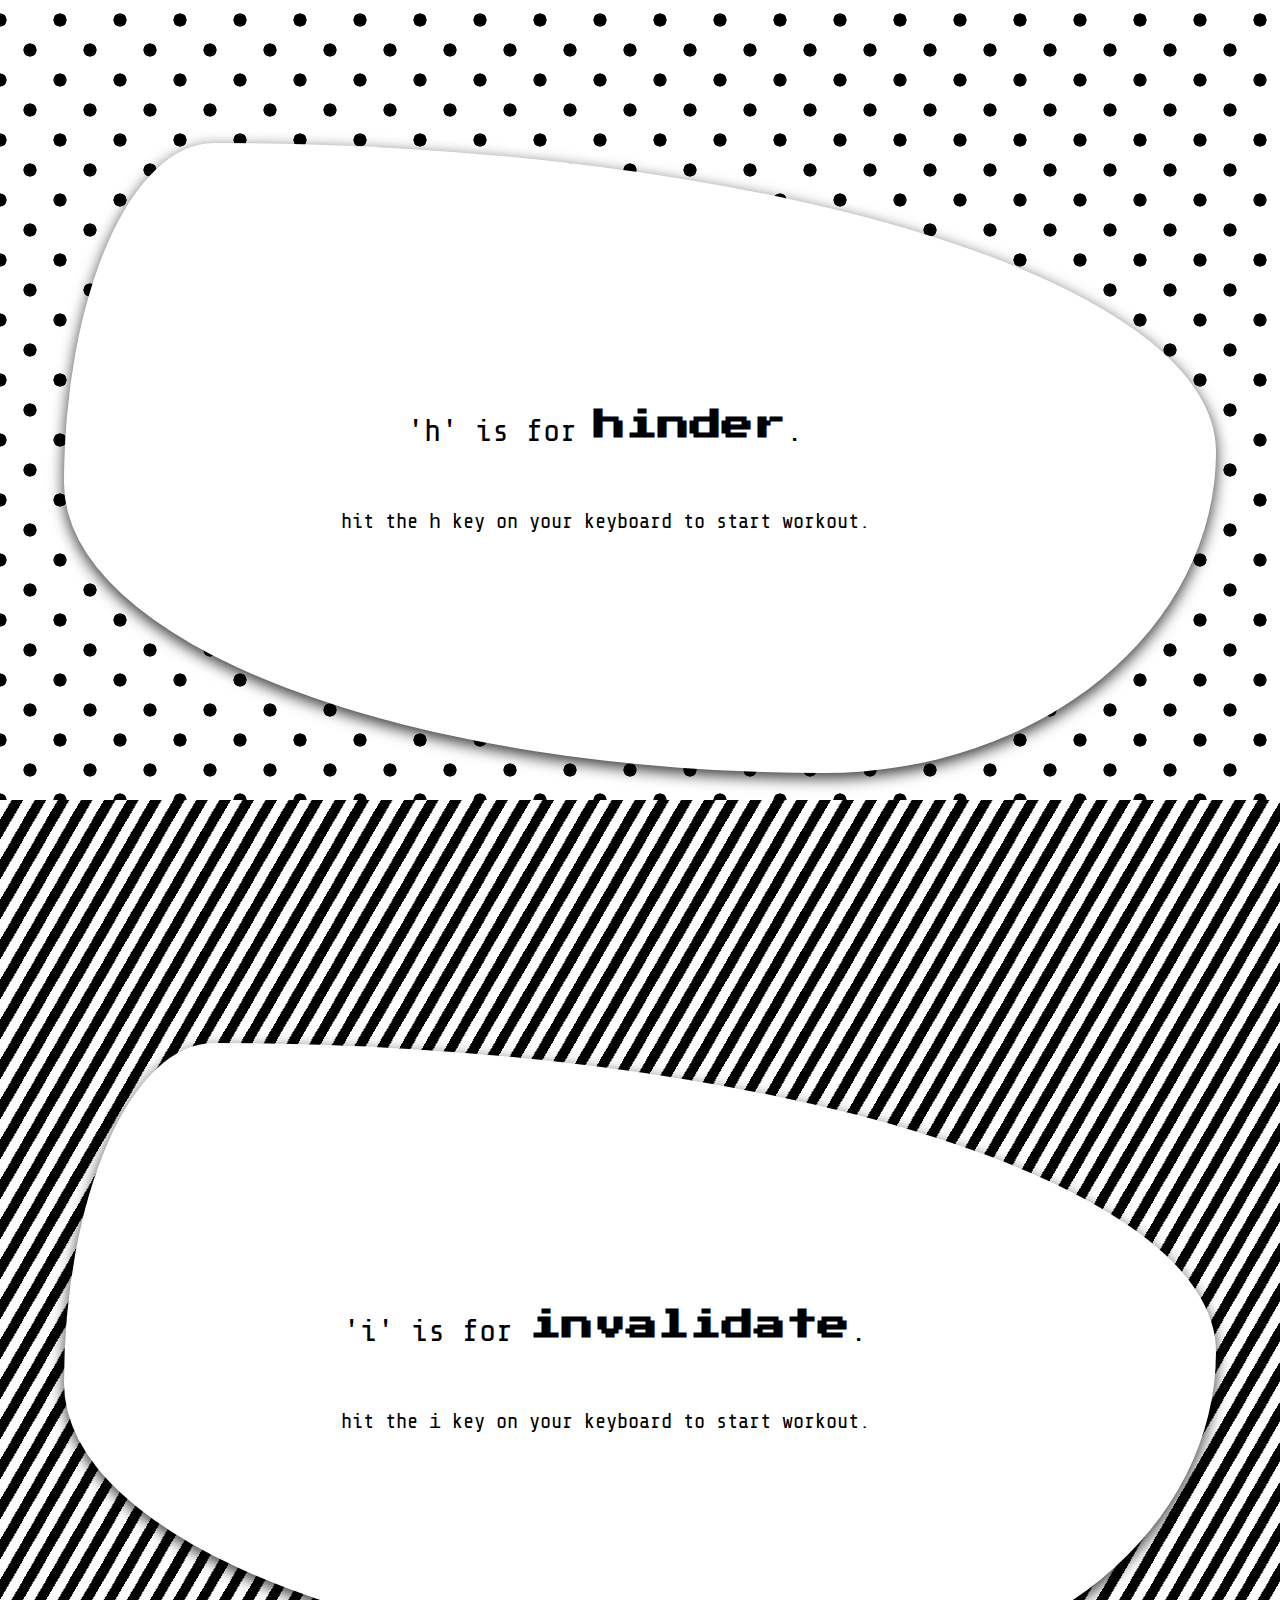
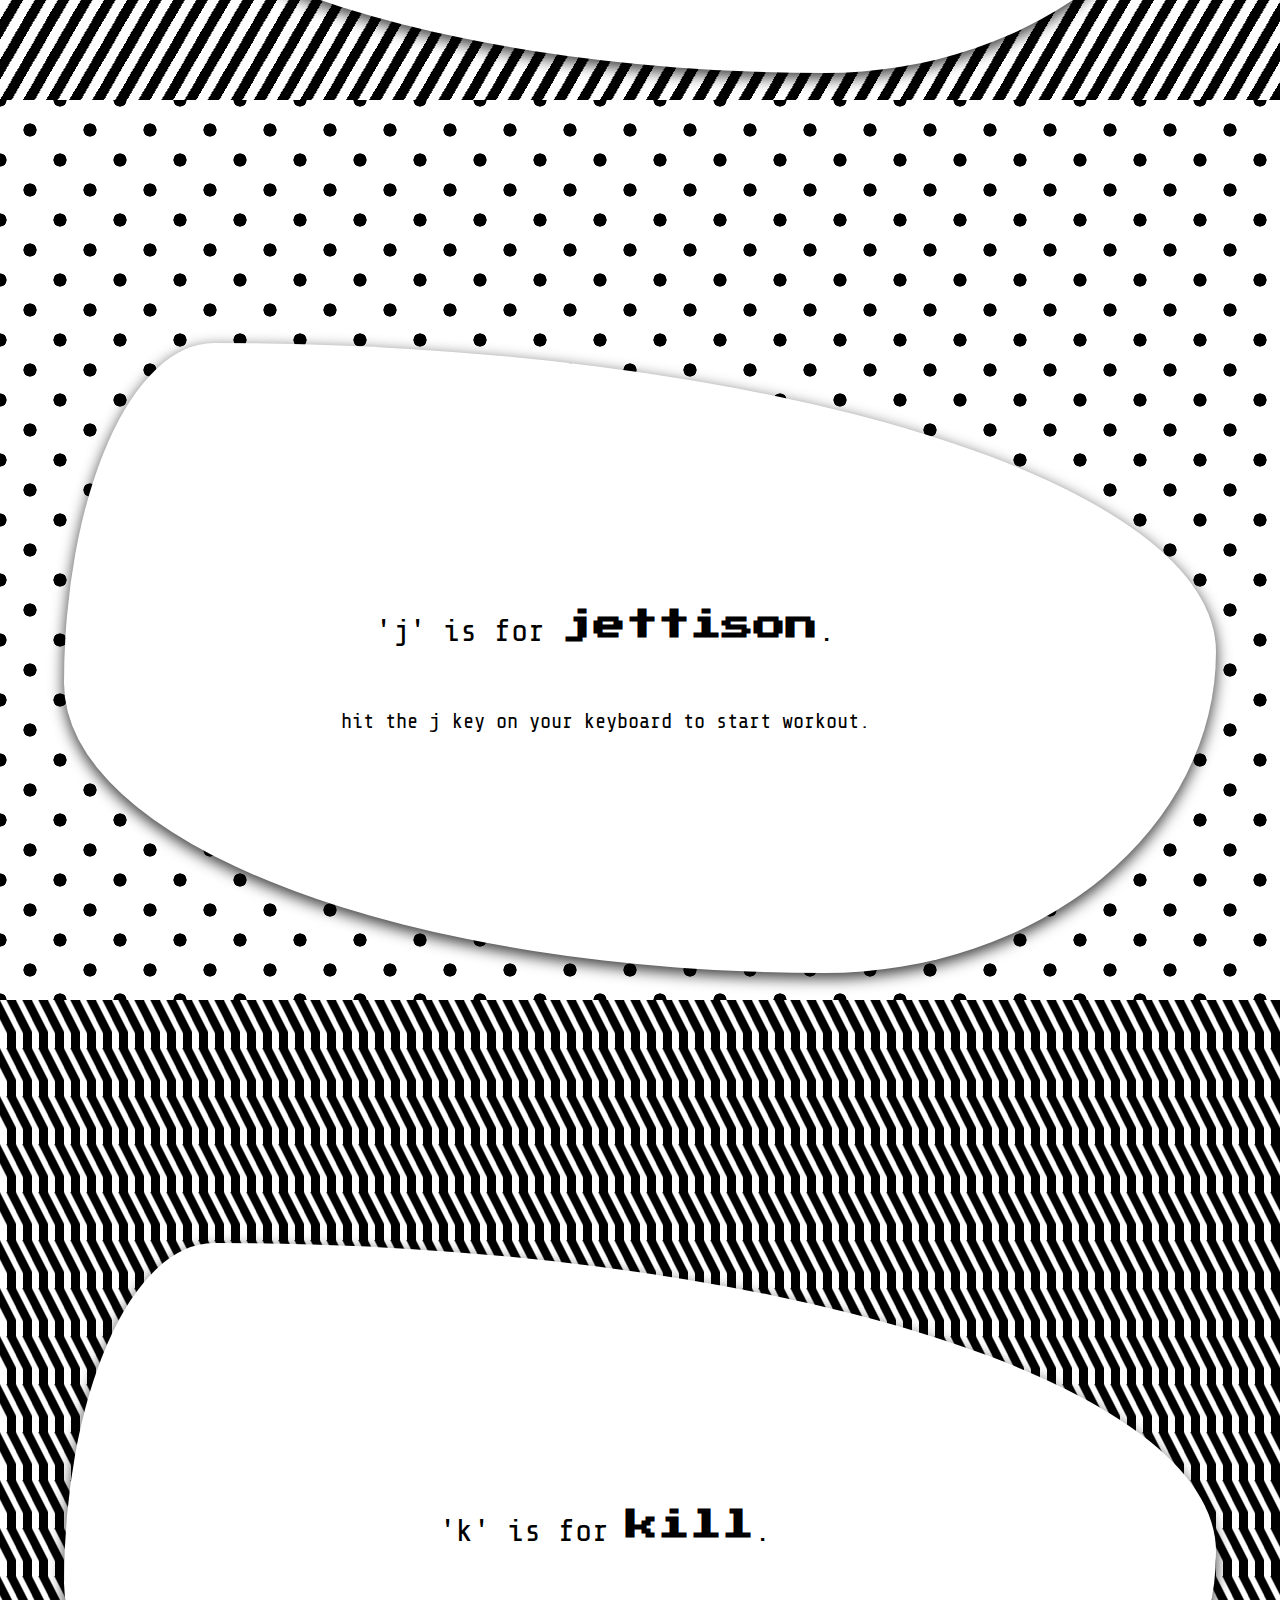
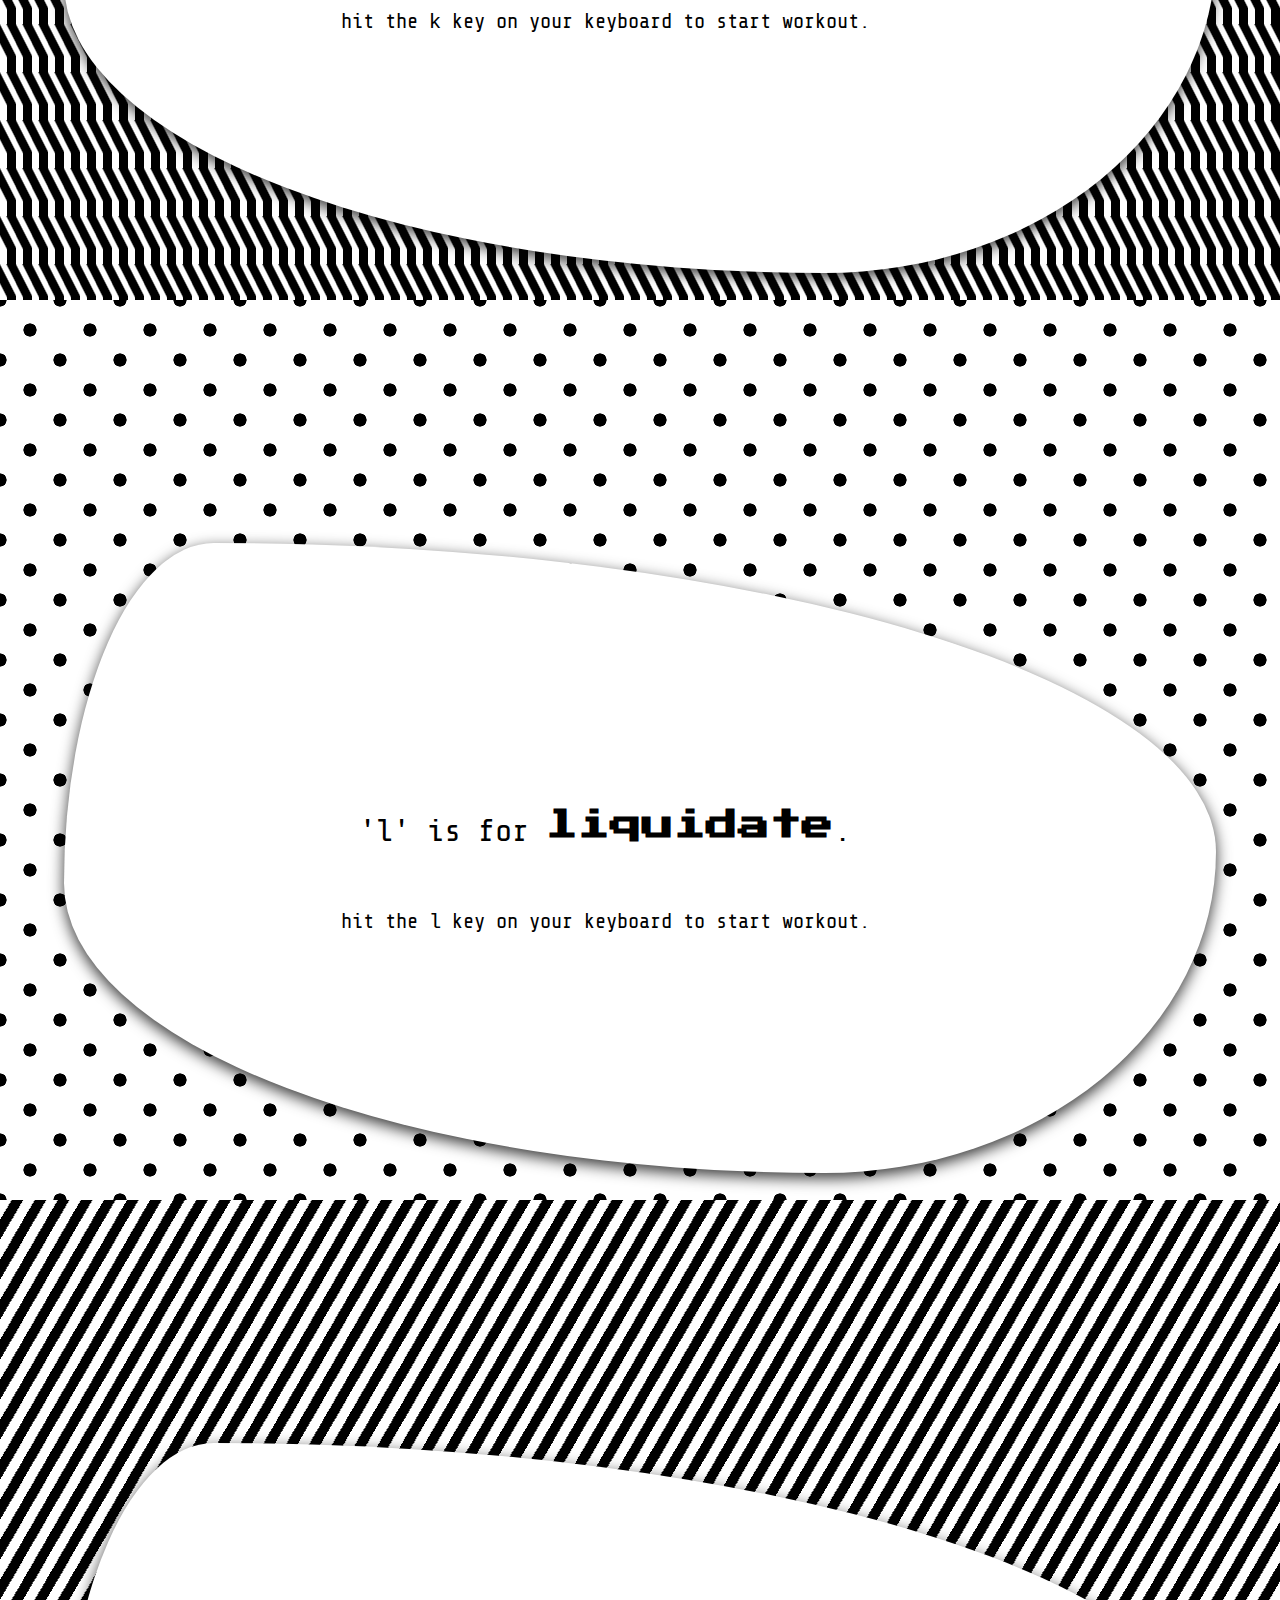
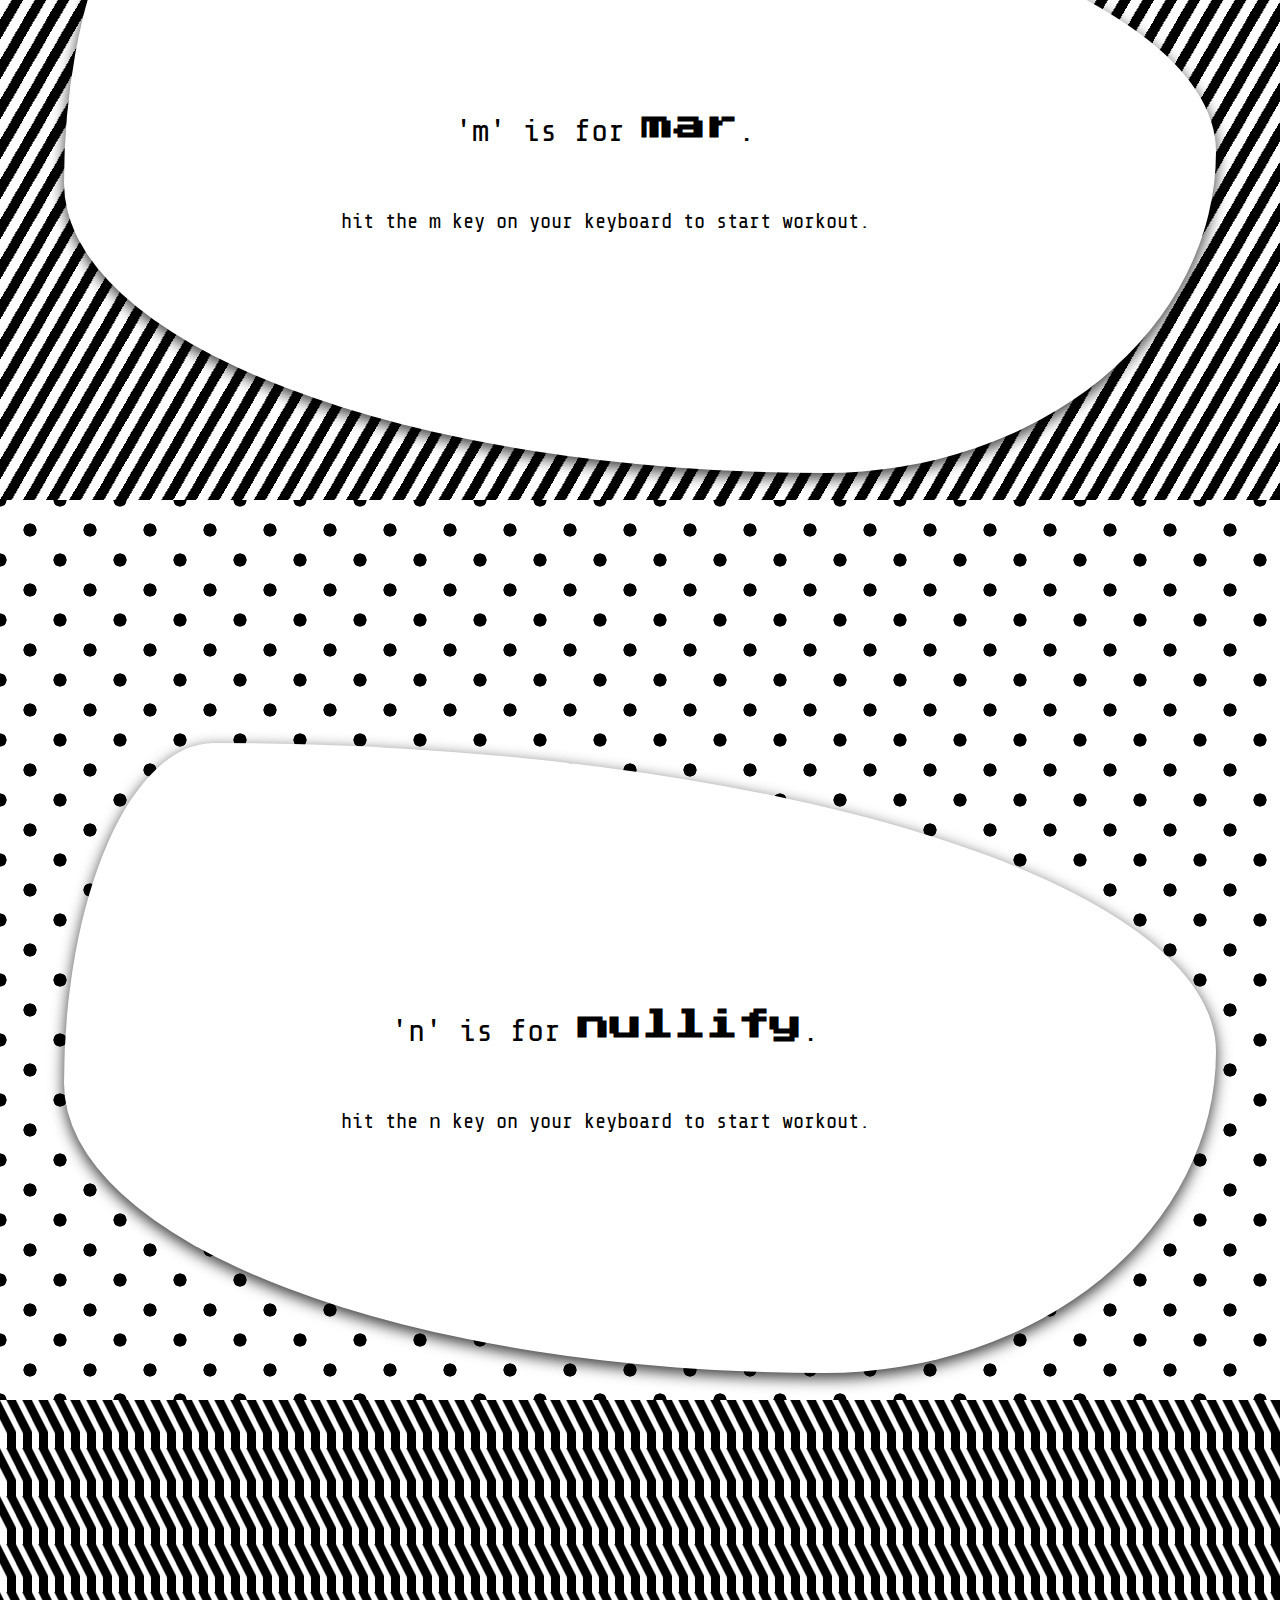
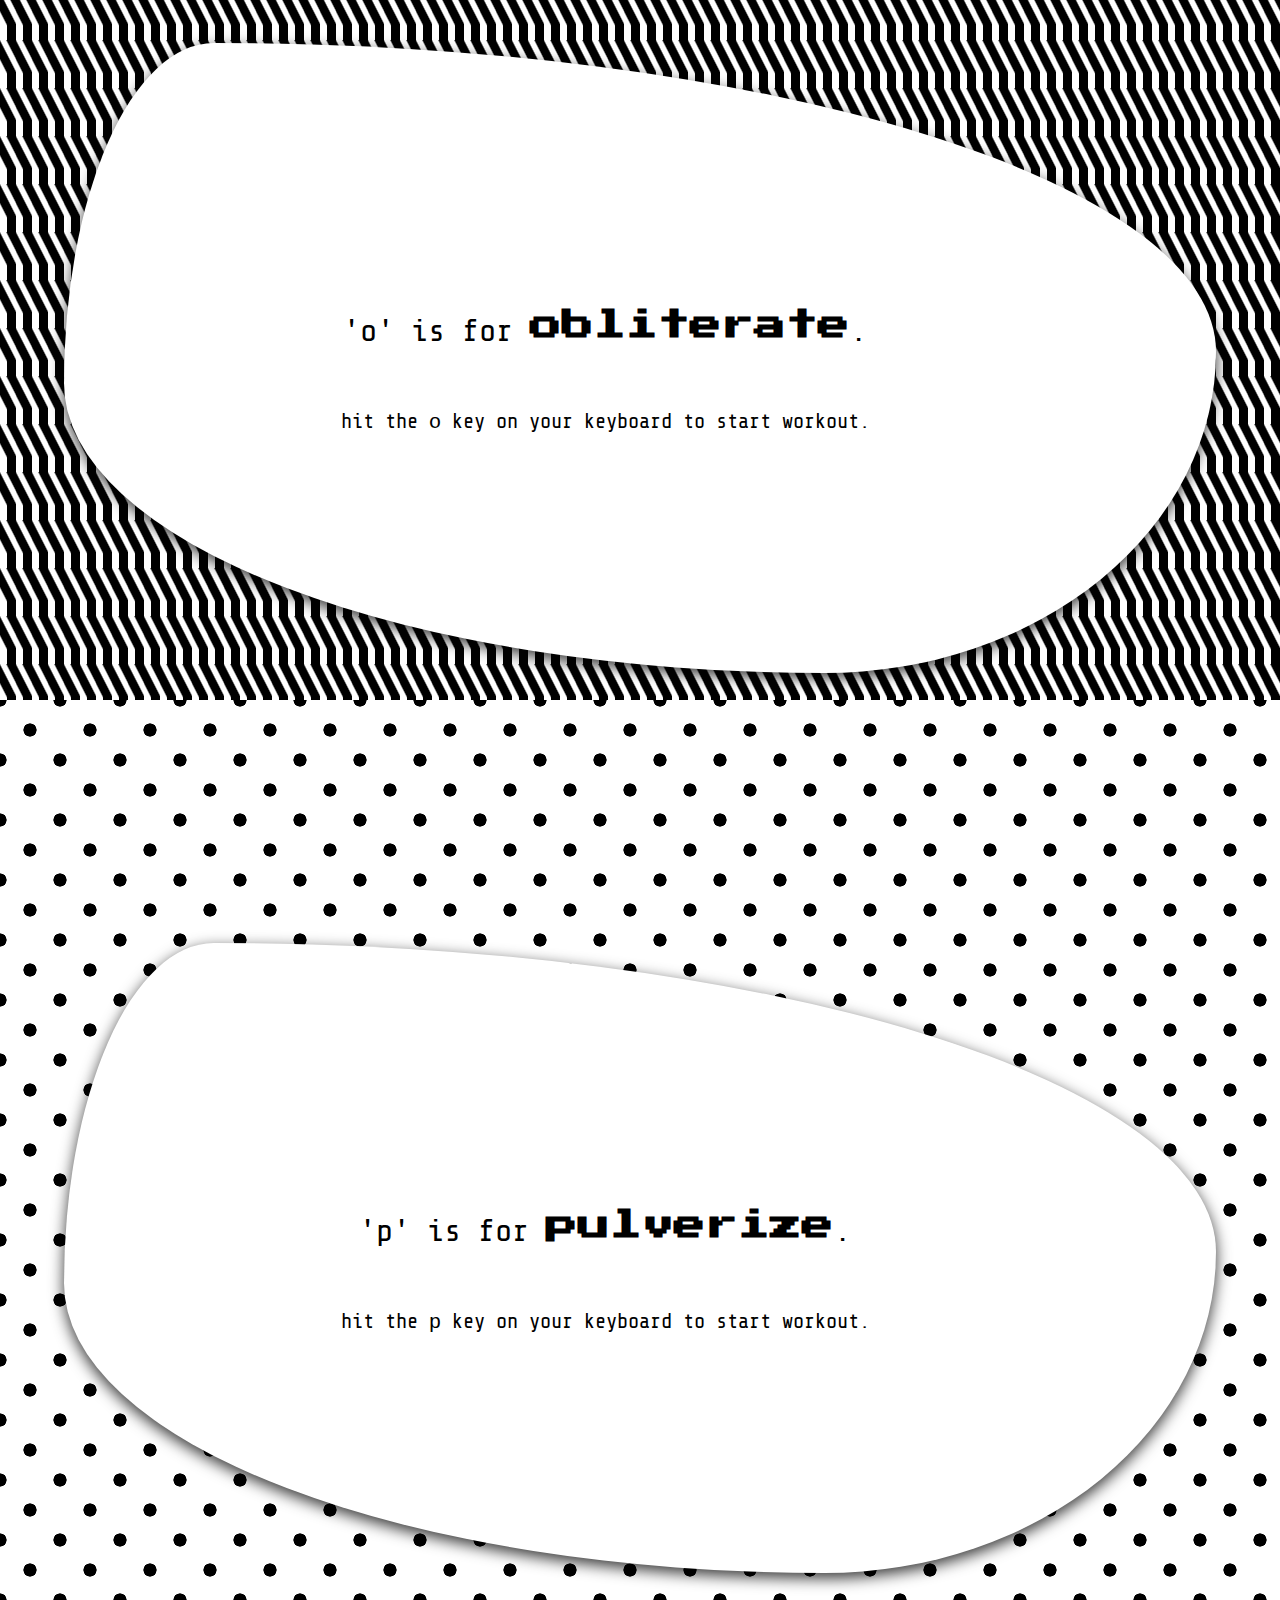
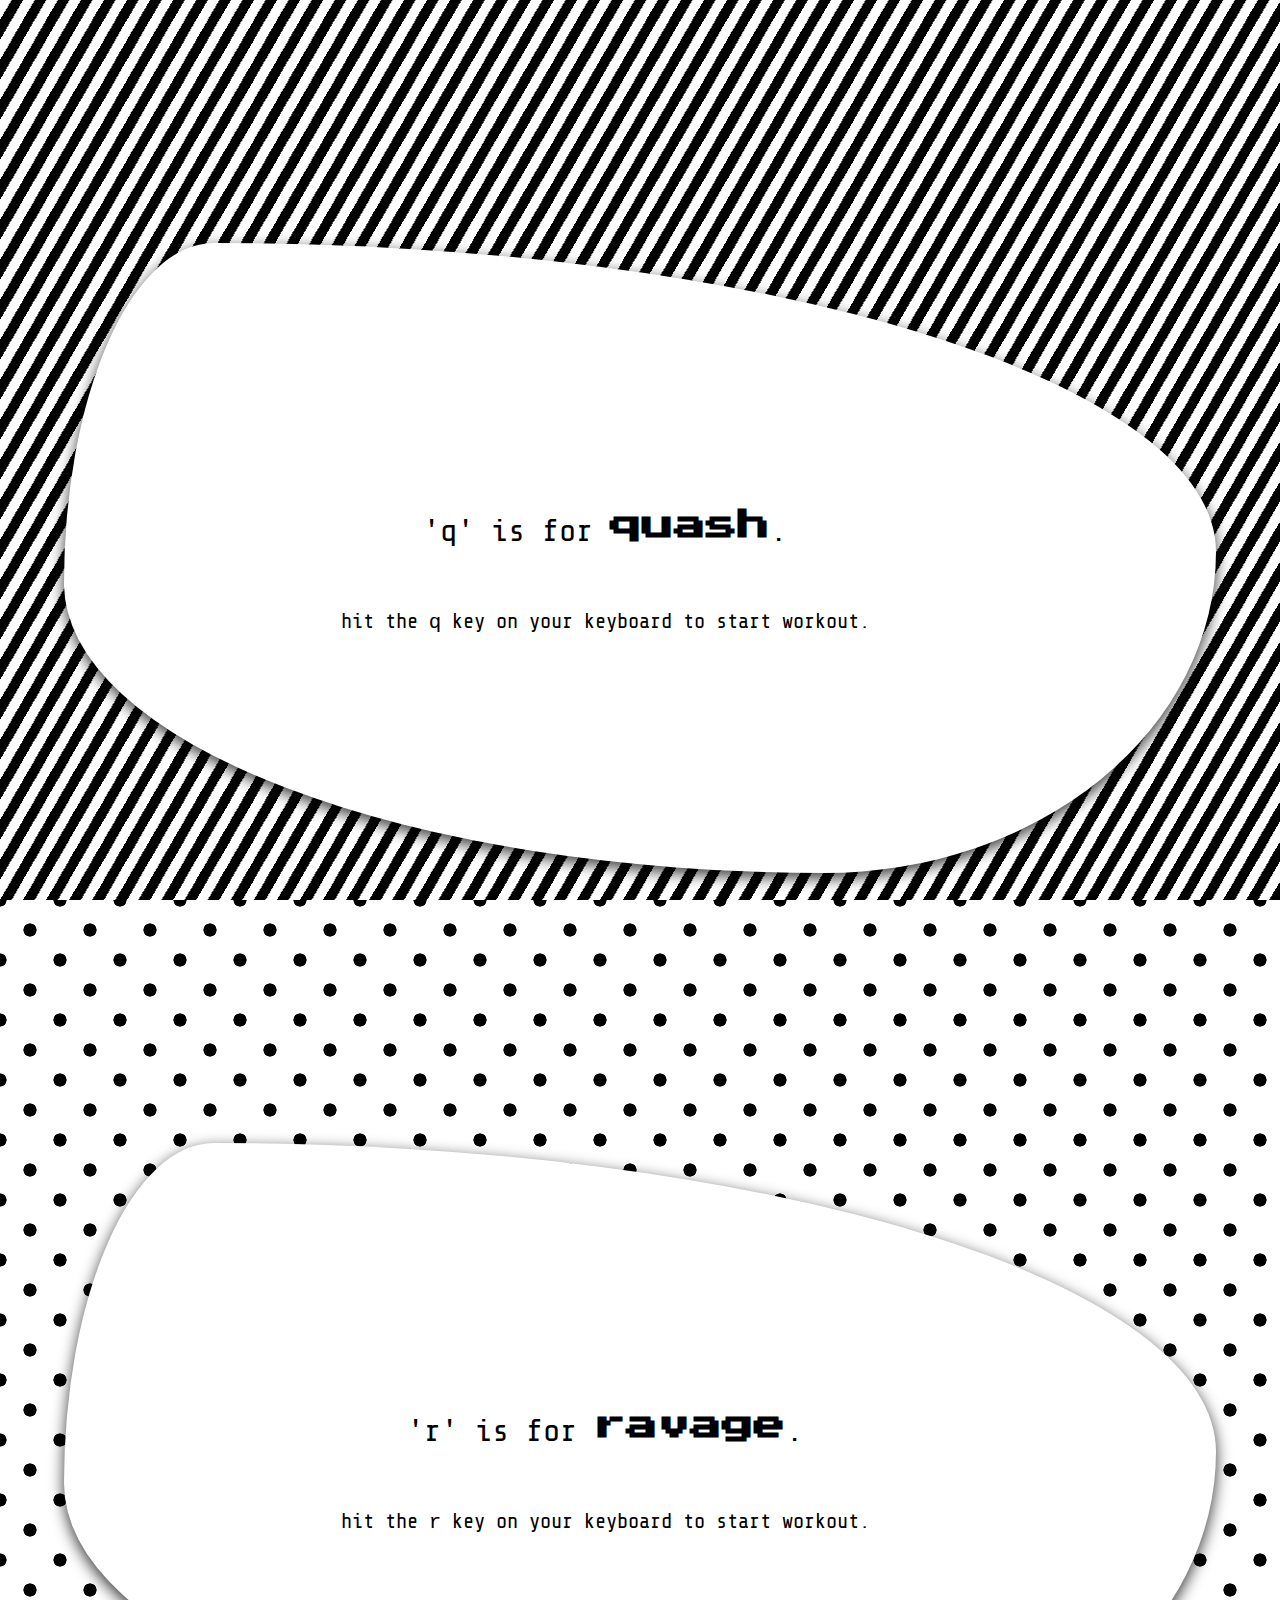
==== commit 8e6b4624: "moved words array out of speller.js into its own file: words.js, level1.html words are now dynamical" ====
--- a/level1.html
+++ b/level1.html
@@ -33,7 +33,7 @@
 
     <!-- header -->
     <header class="heading-container">
-        <img src="/assets/logo256.png" alt="logo" onclick="location.href='/index.html'">
+        <img src="/assets/logo256.png" class="hand" alt="logo" onclick="location.href='/index.html'">
         <span class="heading-text">
             <h1>f-it.</h1>
             <small>high-intensity interval training <br>for programmers</small>
@@ -69,6 +69,7 @@
     </nav>
 
     <!-- main content -->
+    <!-- ⚠️ Words are dynamically set/overridden by words.js. Words shown here are just placeholders. -->
     <div class="pattern-bg stripes">
         <div class="content-blob" data-key="a">
             <div class="content-div" data-key="a">
@@ -322,8 +323,10 @@
         integrity="sha384-QJHtvGhmr9XOIpI6YVutG+2QOK9T+ZnN4kzFN1RtK3zEFEIsxhlmWl5/YESvpZ13"
         crossorigin="anonymous"></script>
 
-    <!-- custom script -->
+    <!-- custom scripts -->
     <script src="/scripts/yellow.js"></script>
+    <script src="/scripts/highFive.js"></script>
+    <script type="module" src="/scripts/words.js"></script>
     <script src="/scripts/alphabet.js"></script>
     <script src="/scripts/copyright.js"></script>
 
--- a/stylesheets/styles.css
+++ b/stylesheets/styles.css
@@ -33,8 +33,18 @@
     cursor: pointer;
 }
 
-.heading-container img:active {
-    transform: scale(.9);
+.heading-container img.hand {
+    transform: scale(1);
+    transition: all 0.5s ease-in;
+}
+
+.heading-container img.hand:hover,
+.heading-container img.hand:focus {
+    transform: scale(0.9) rotate(-10deg);
+}
+
+.heading-container img.hand:active {
+    transform: scale(1.3) rotate(270deg);
 }
 
 .heading-text {
@@ -58,6 +68,11 @@
     font-family: 'Share Tech Mono', monospace;
 }
 
+.high-five-tooltip {
+    font-family: 'Share Tech Mono', monospace;
+    text-align: center;
+}
+
 /* ------------ nav triangle ----------- */
 
 .nav-container {
@@ -66,10 +81,6 @@
     right: 0;
     z-index: 100;
 }
-
-/* .nav-link-container>.link-list-item.home {
-    display: none;
-} */
 
 .triangle {
     width: 0;
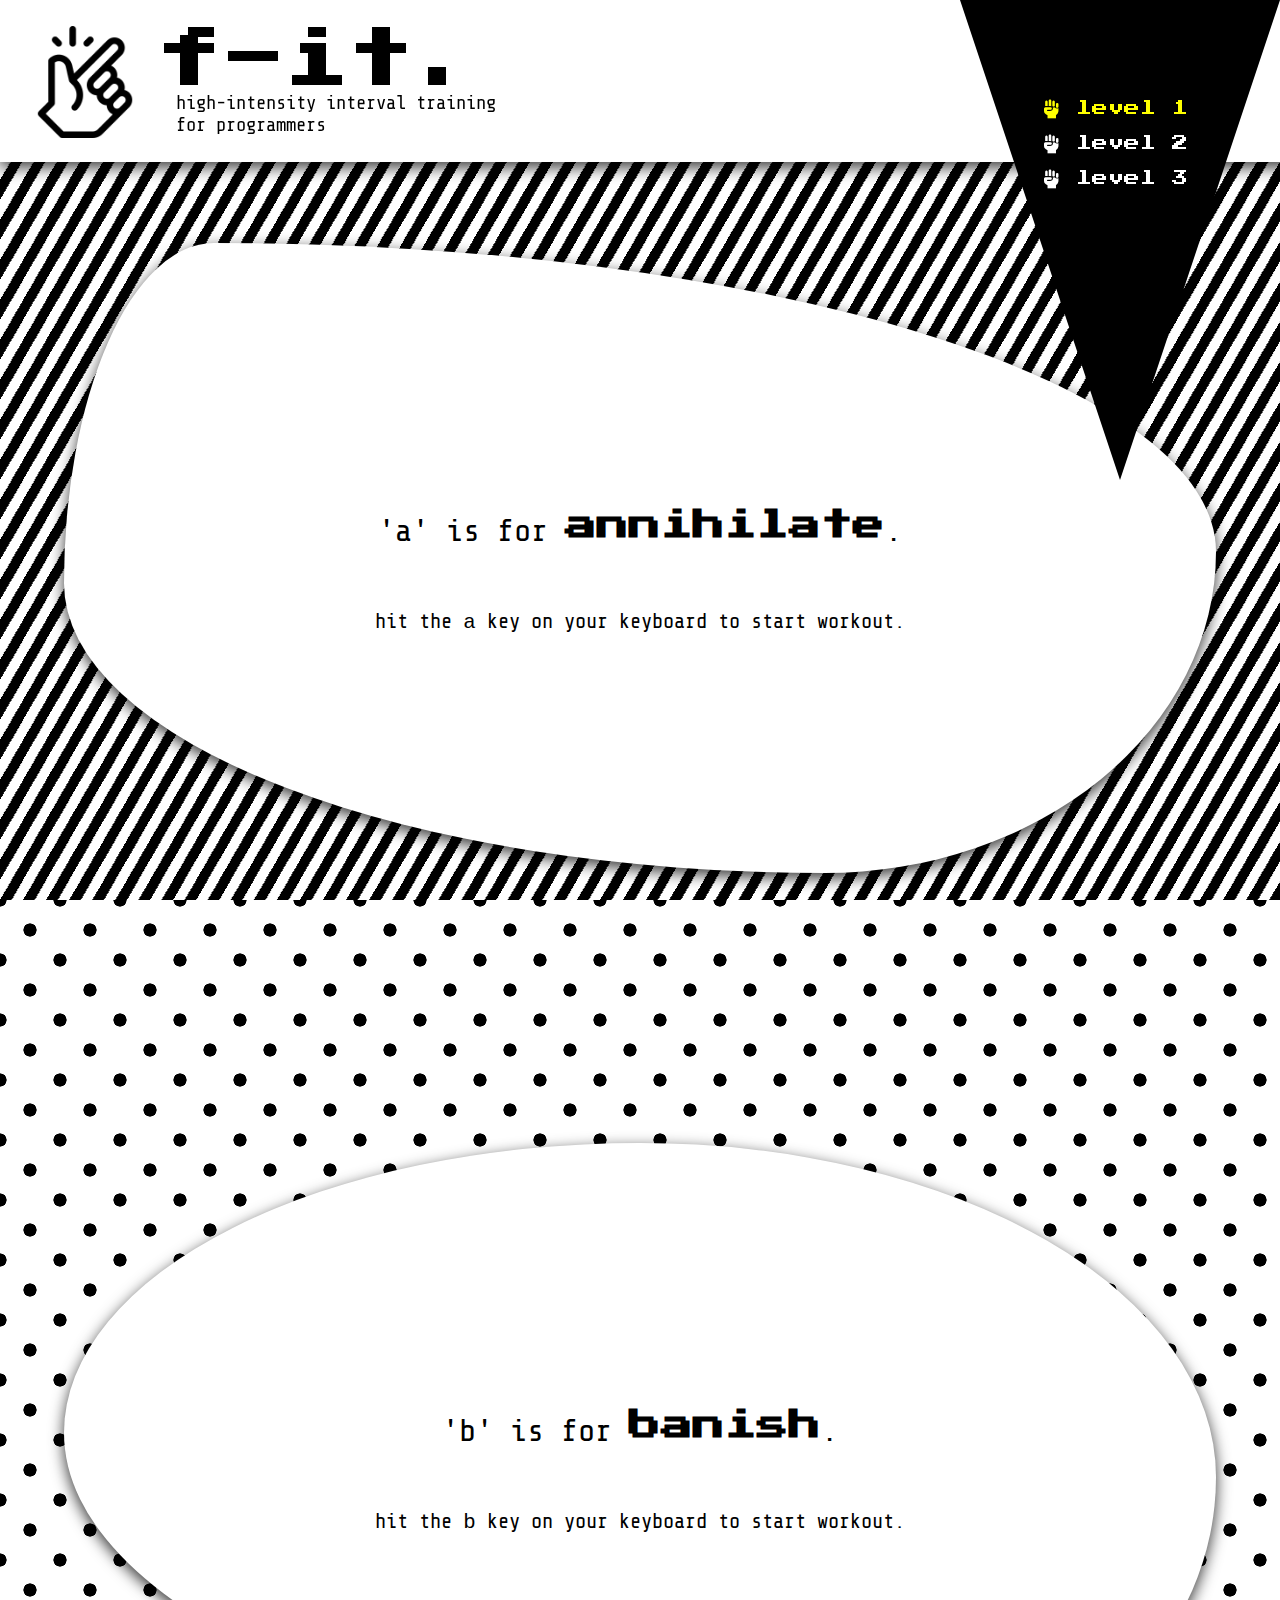
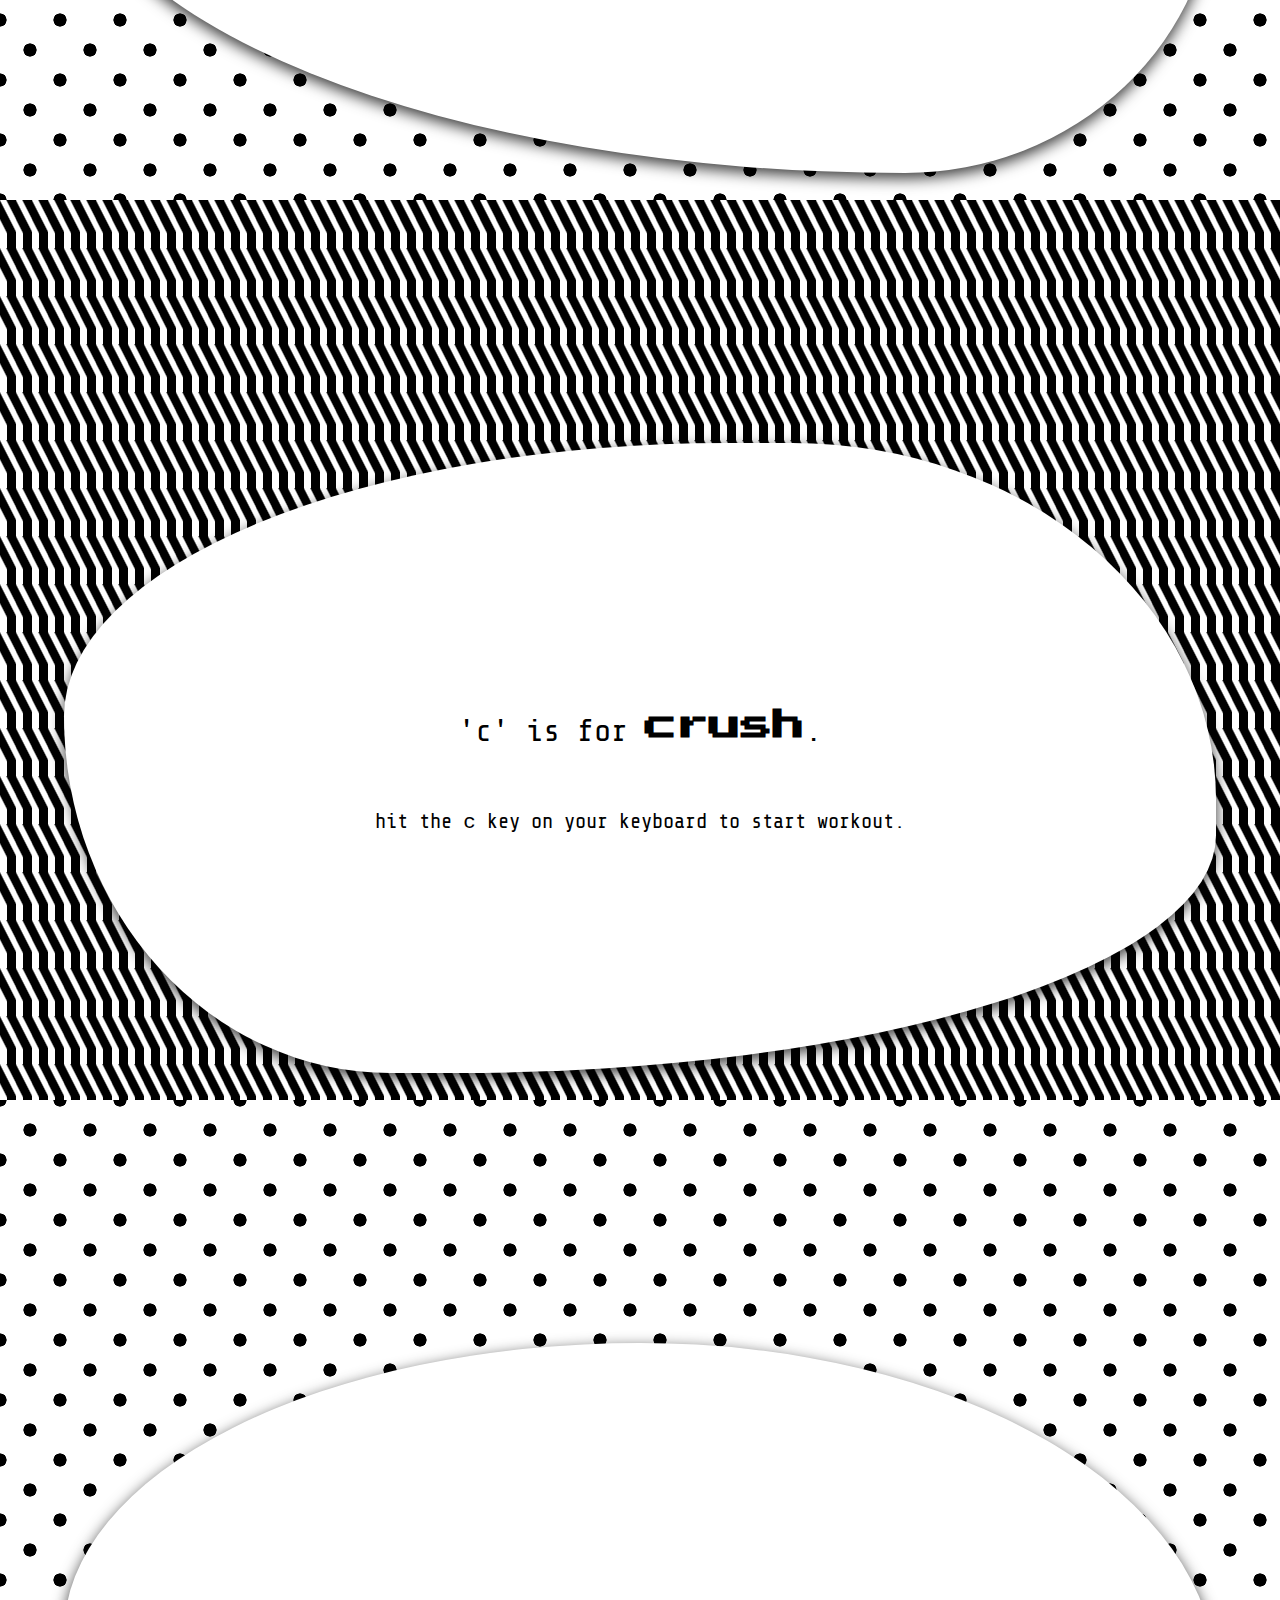
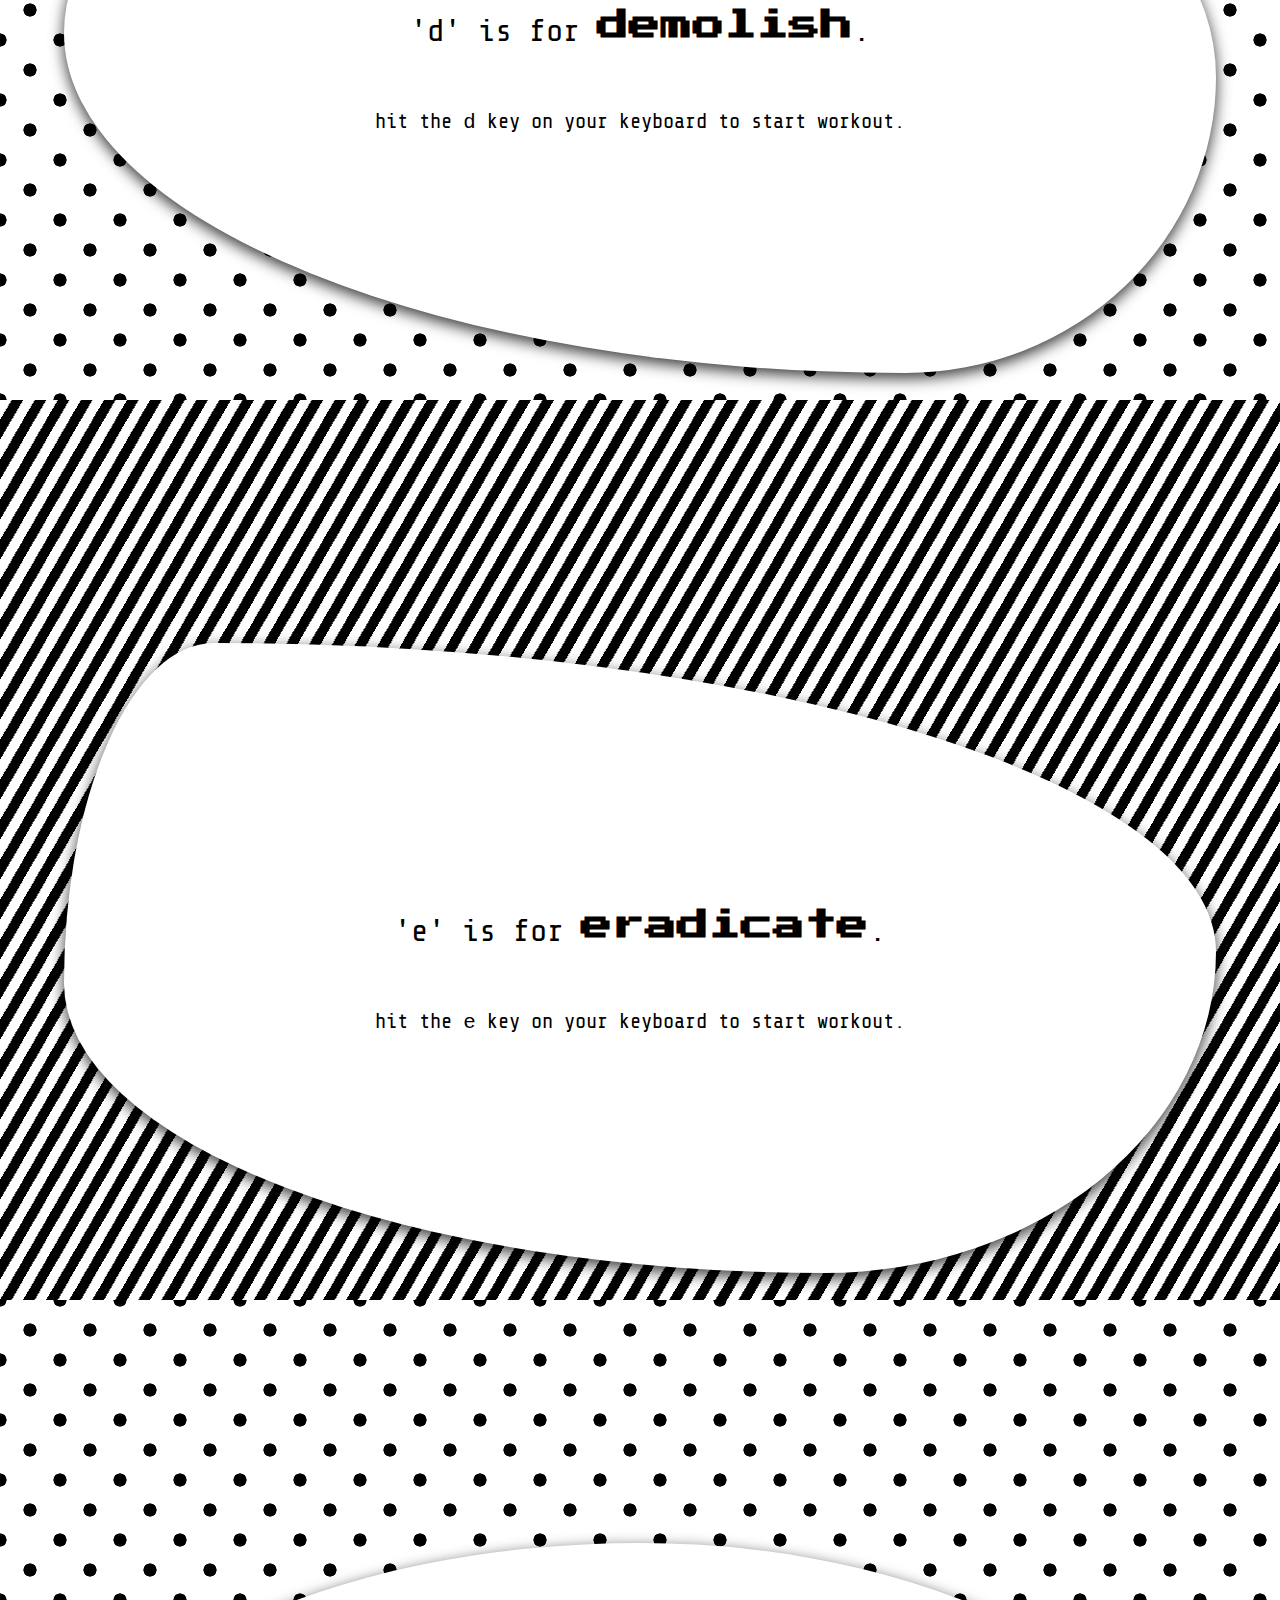
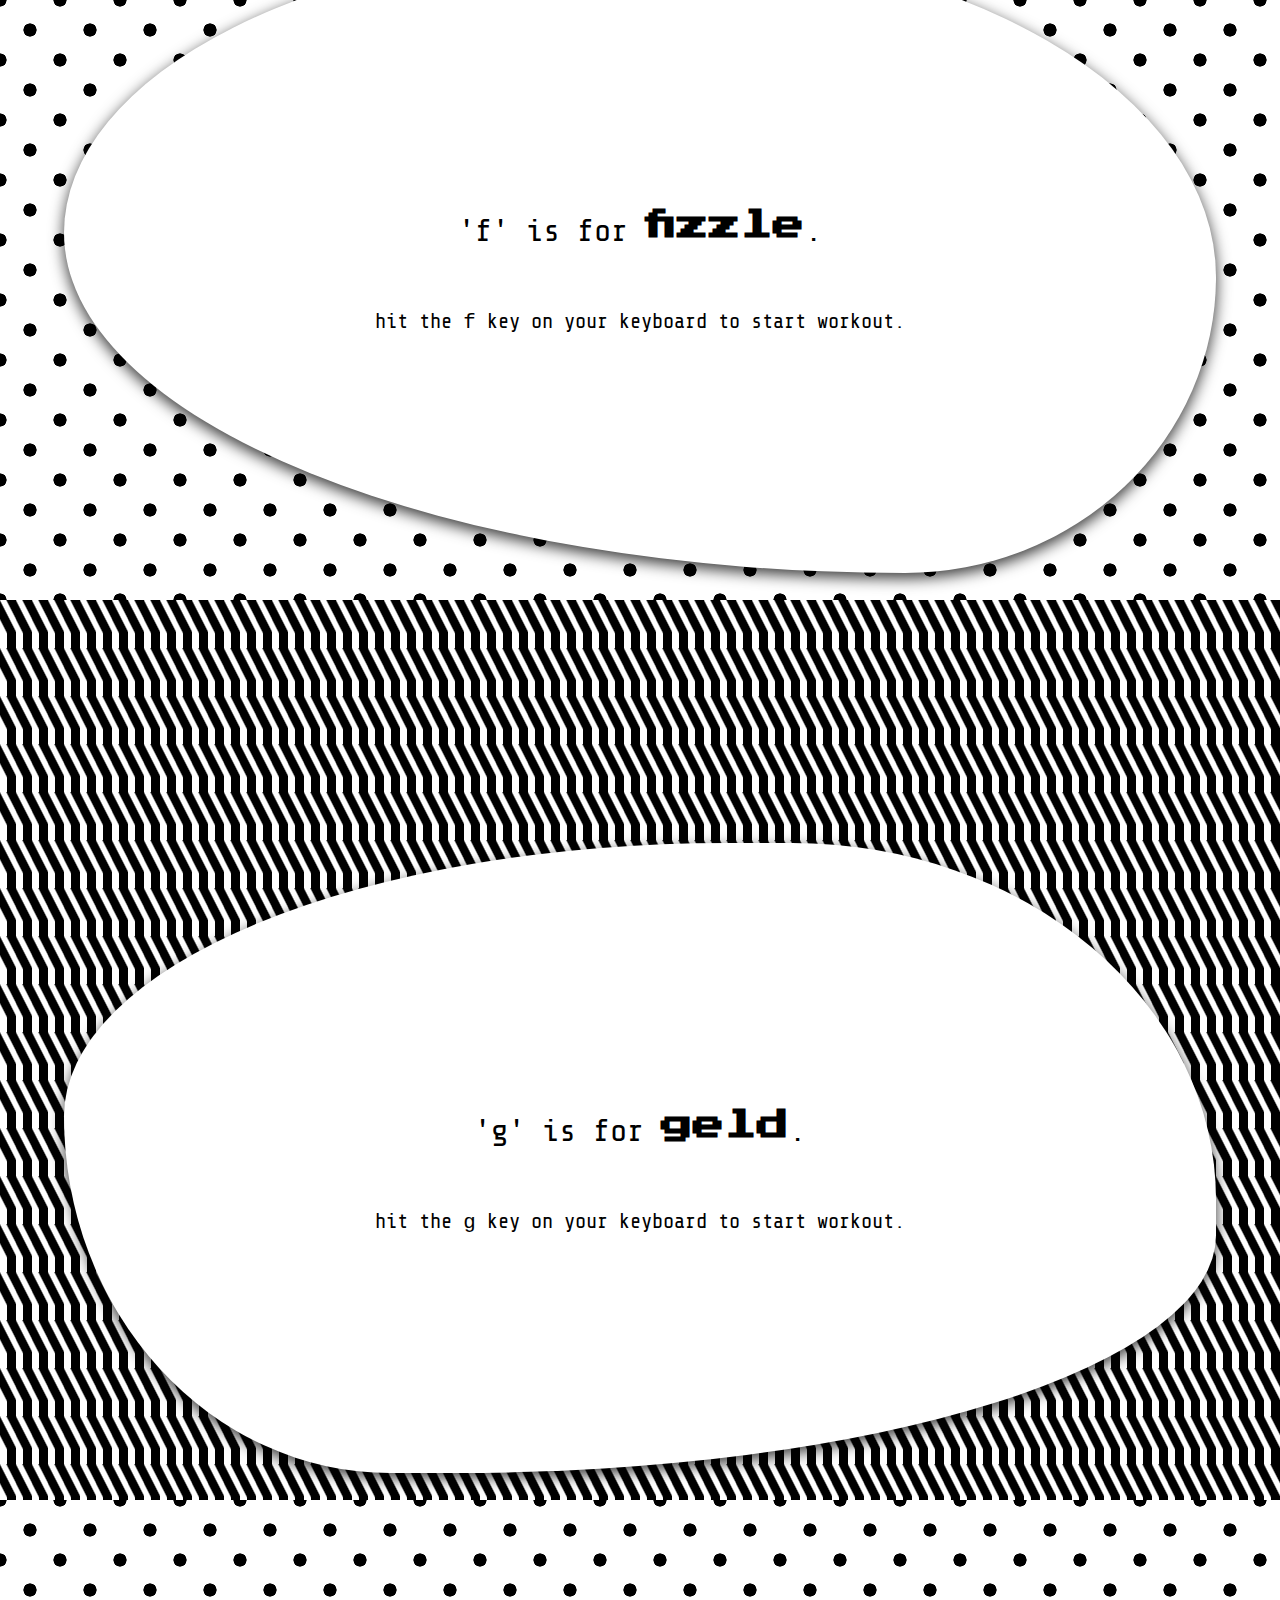
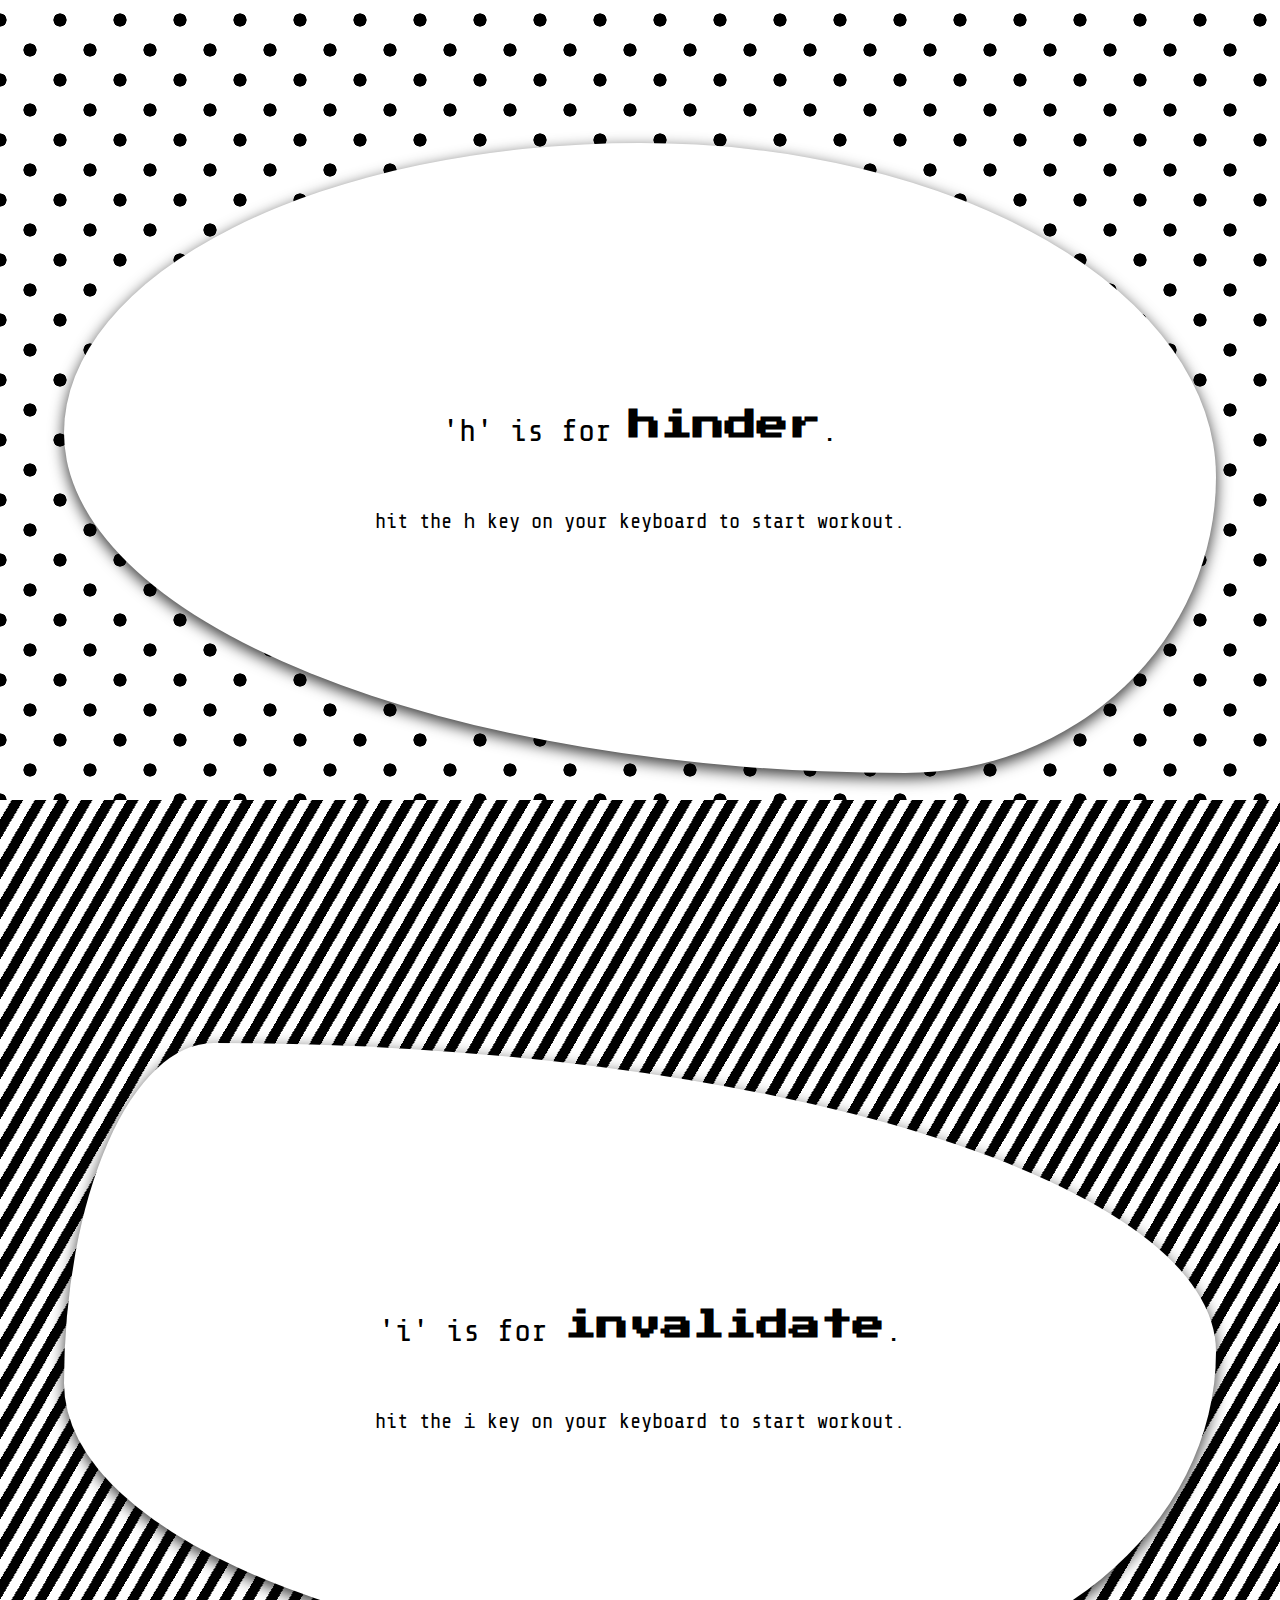
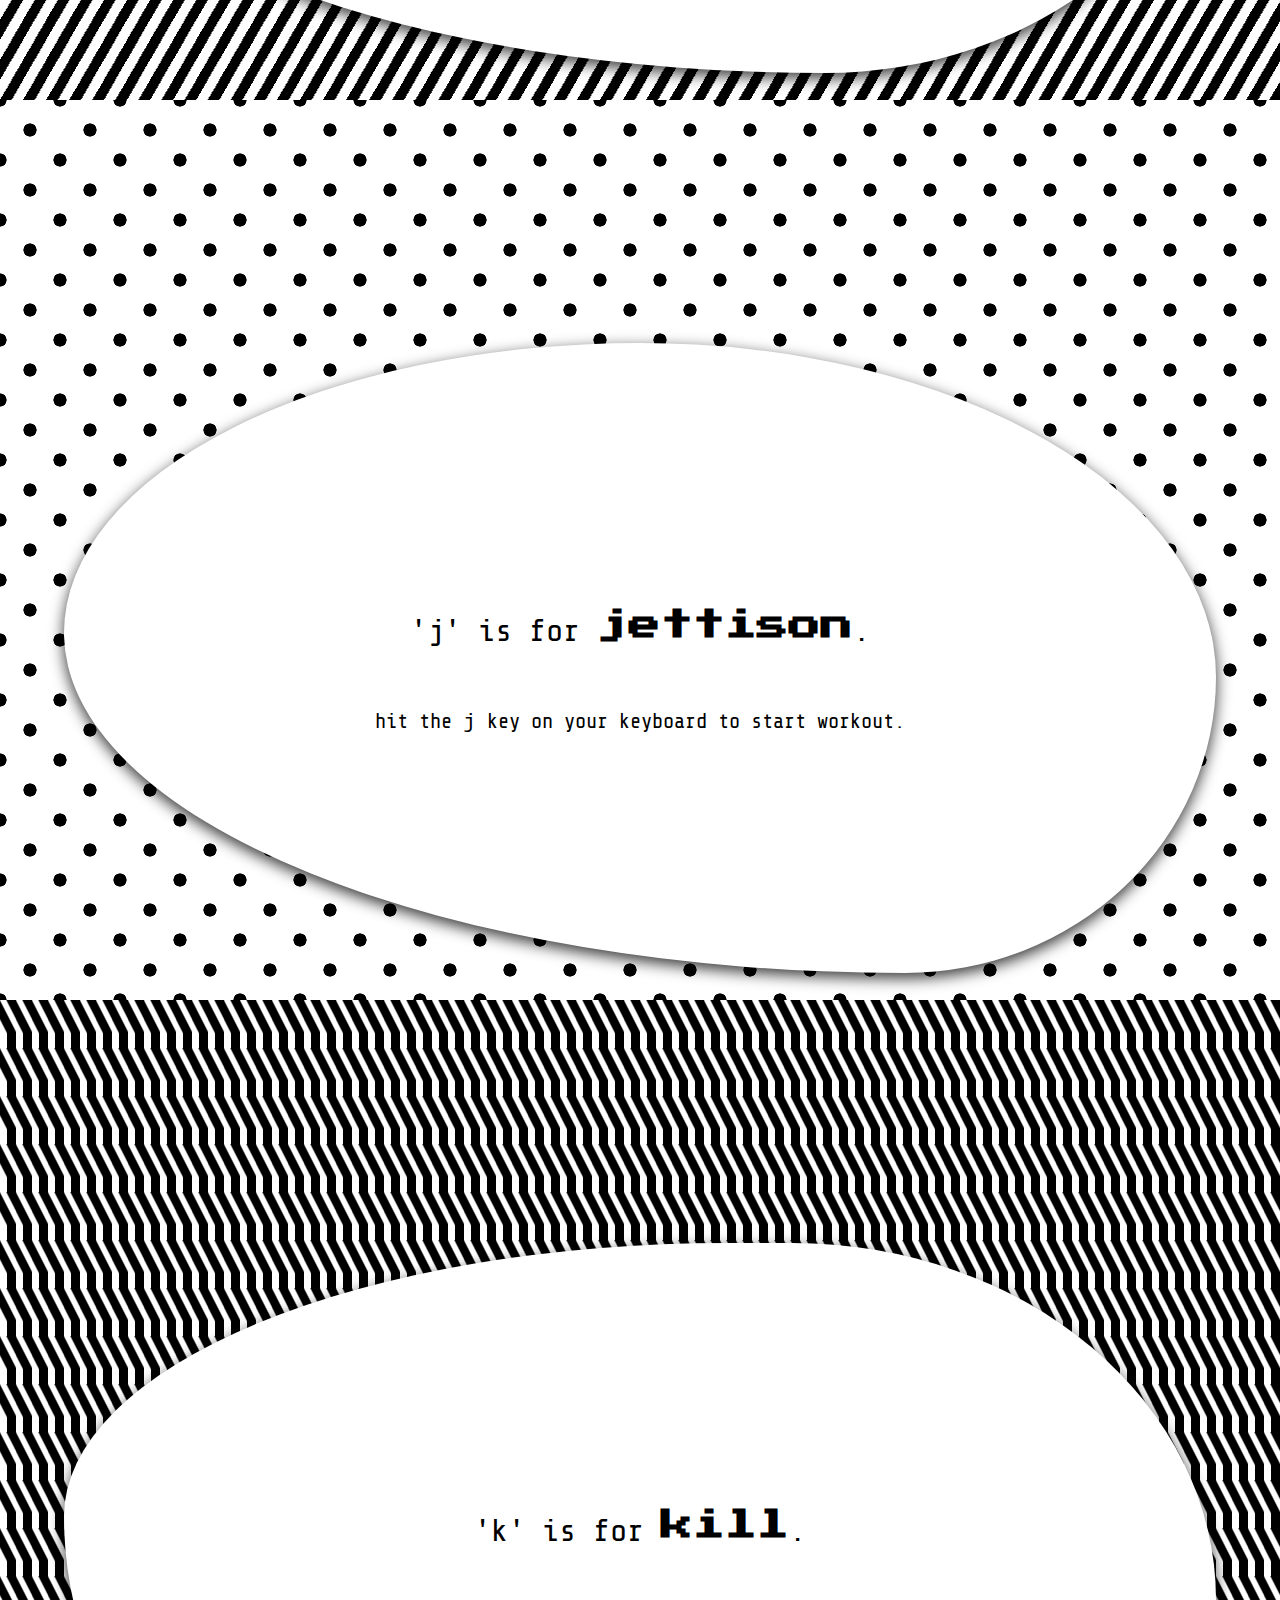
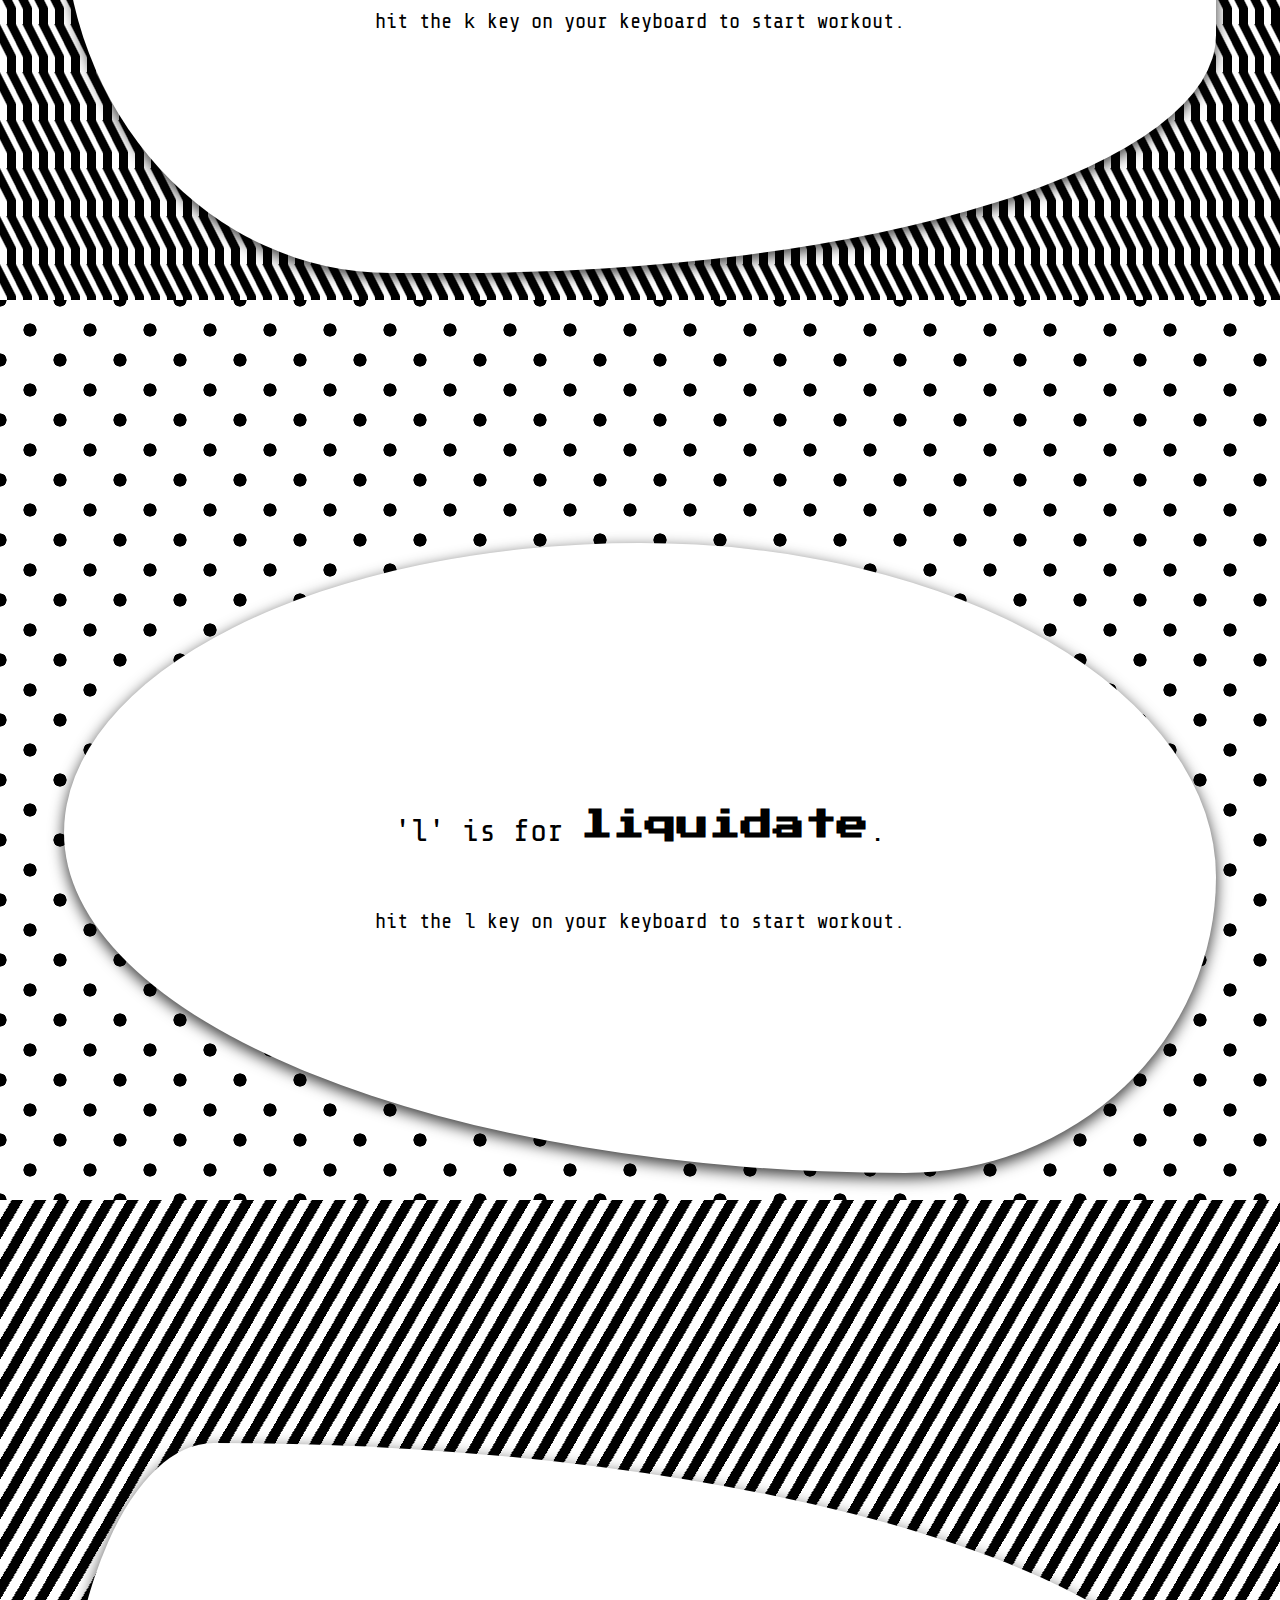
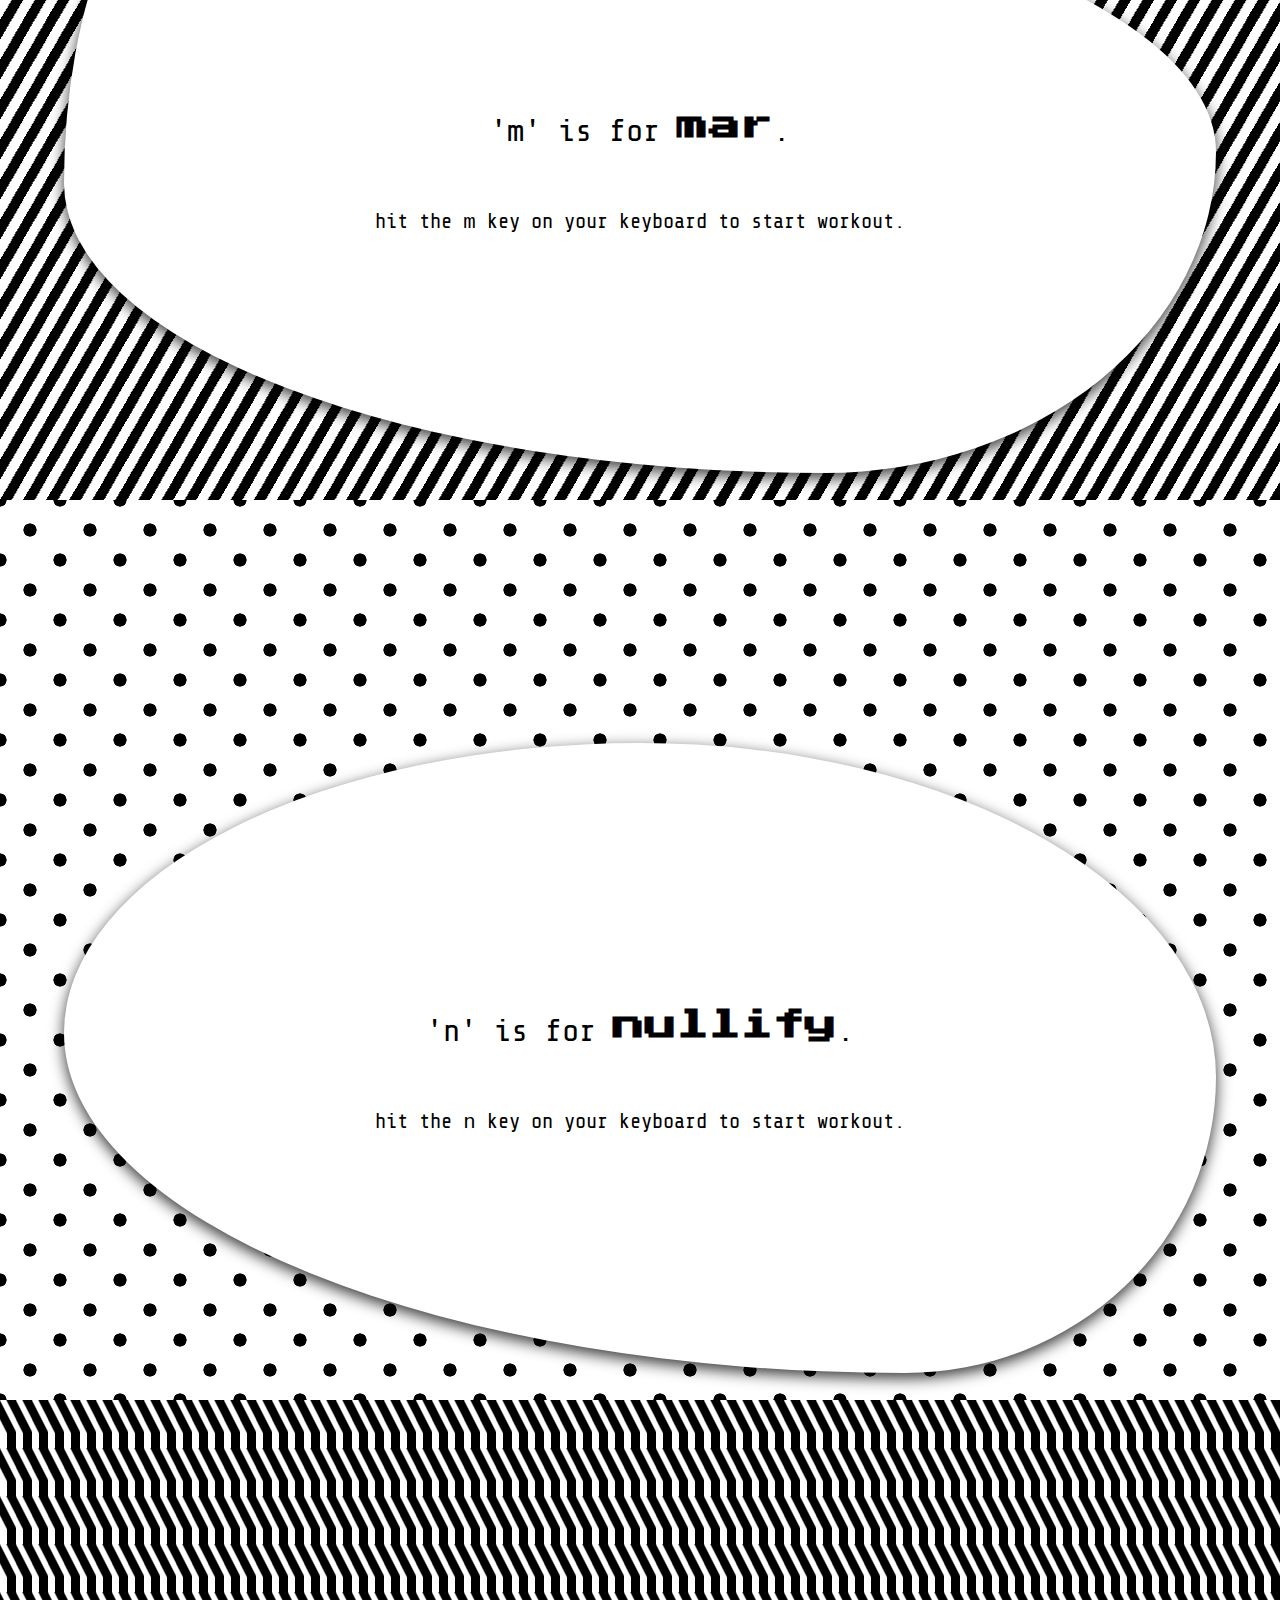
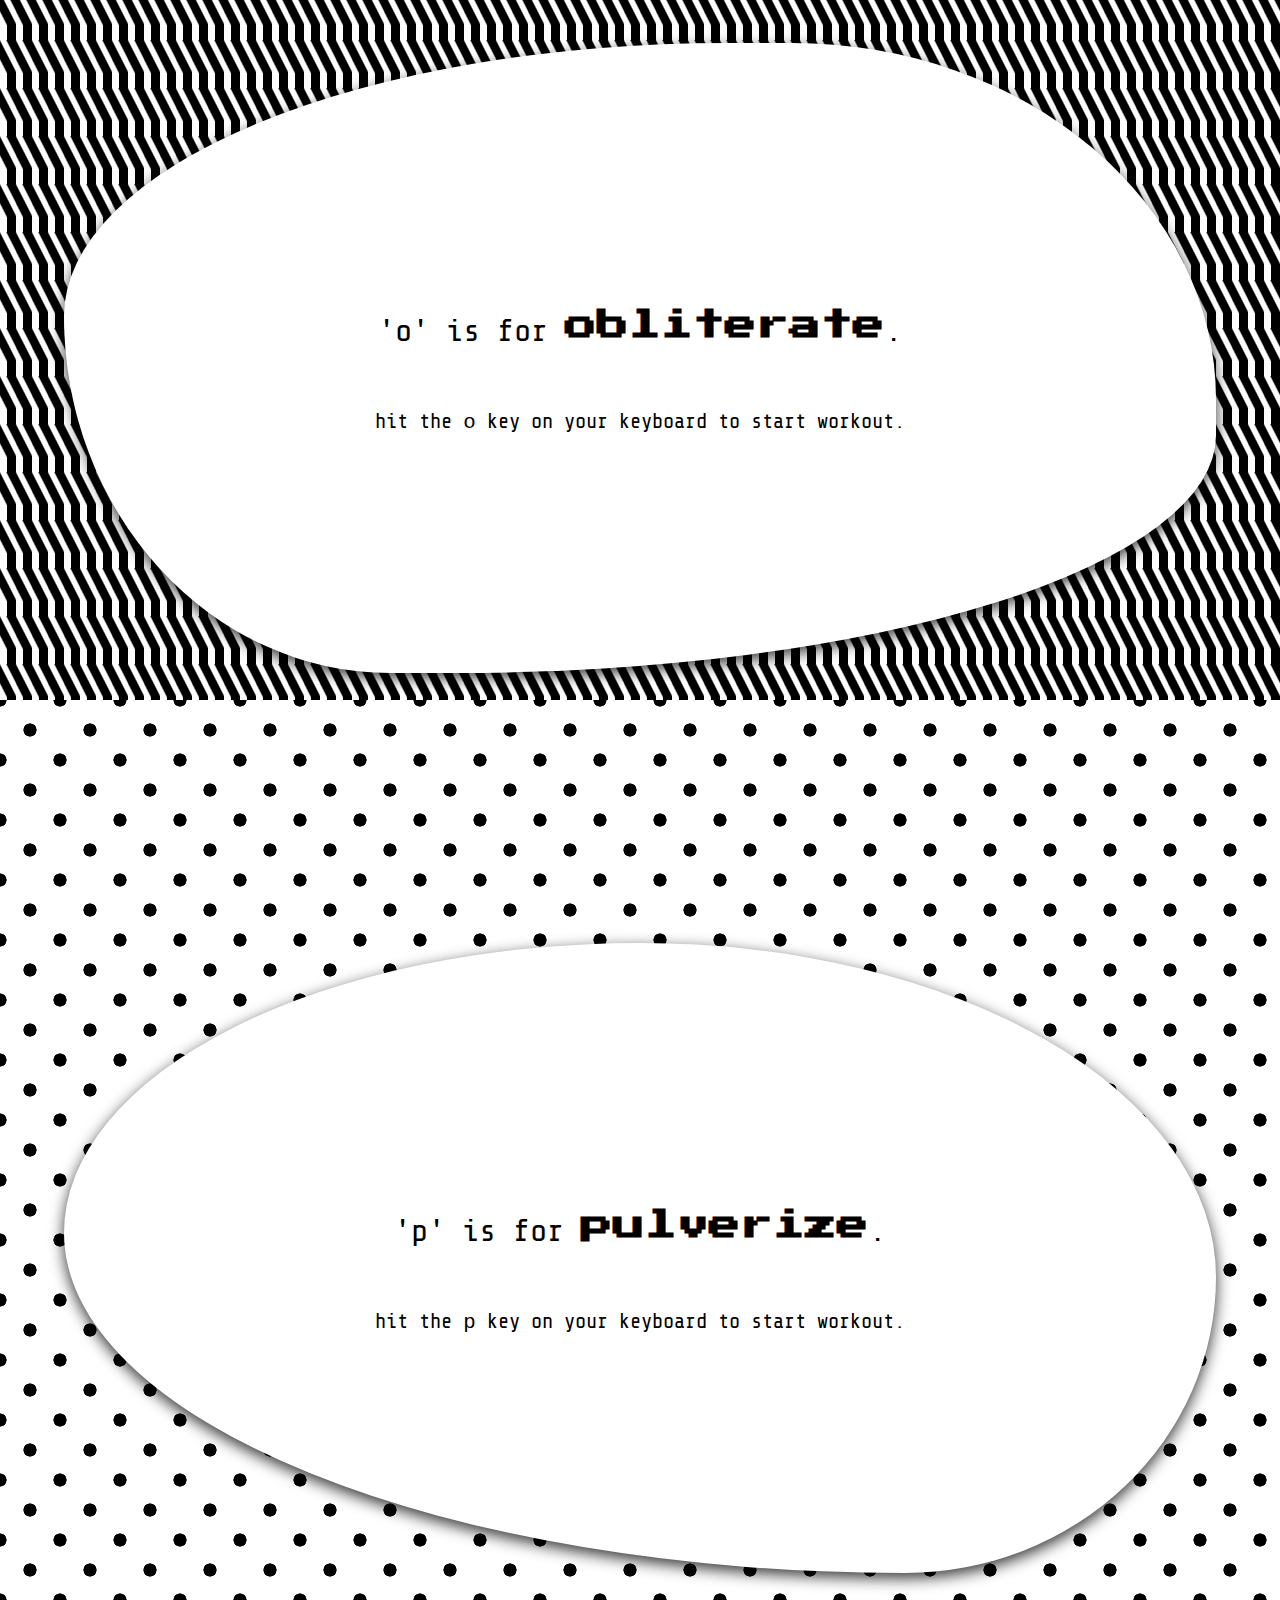
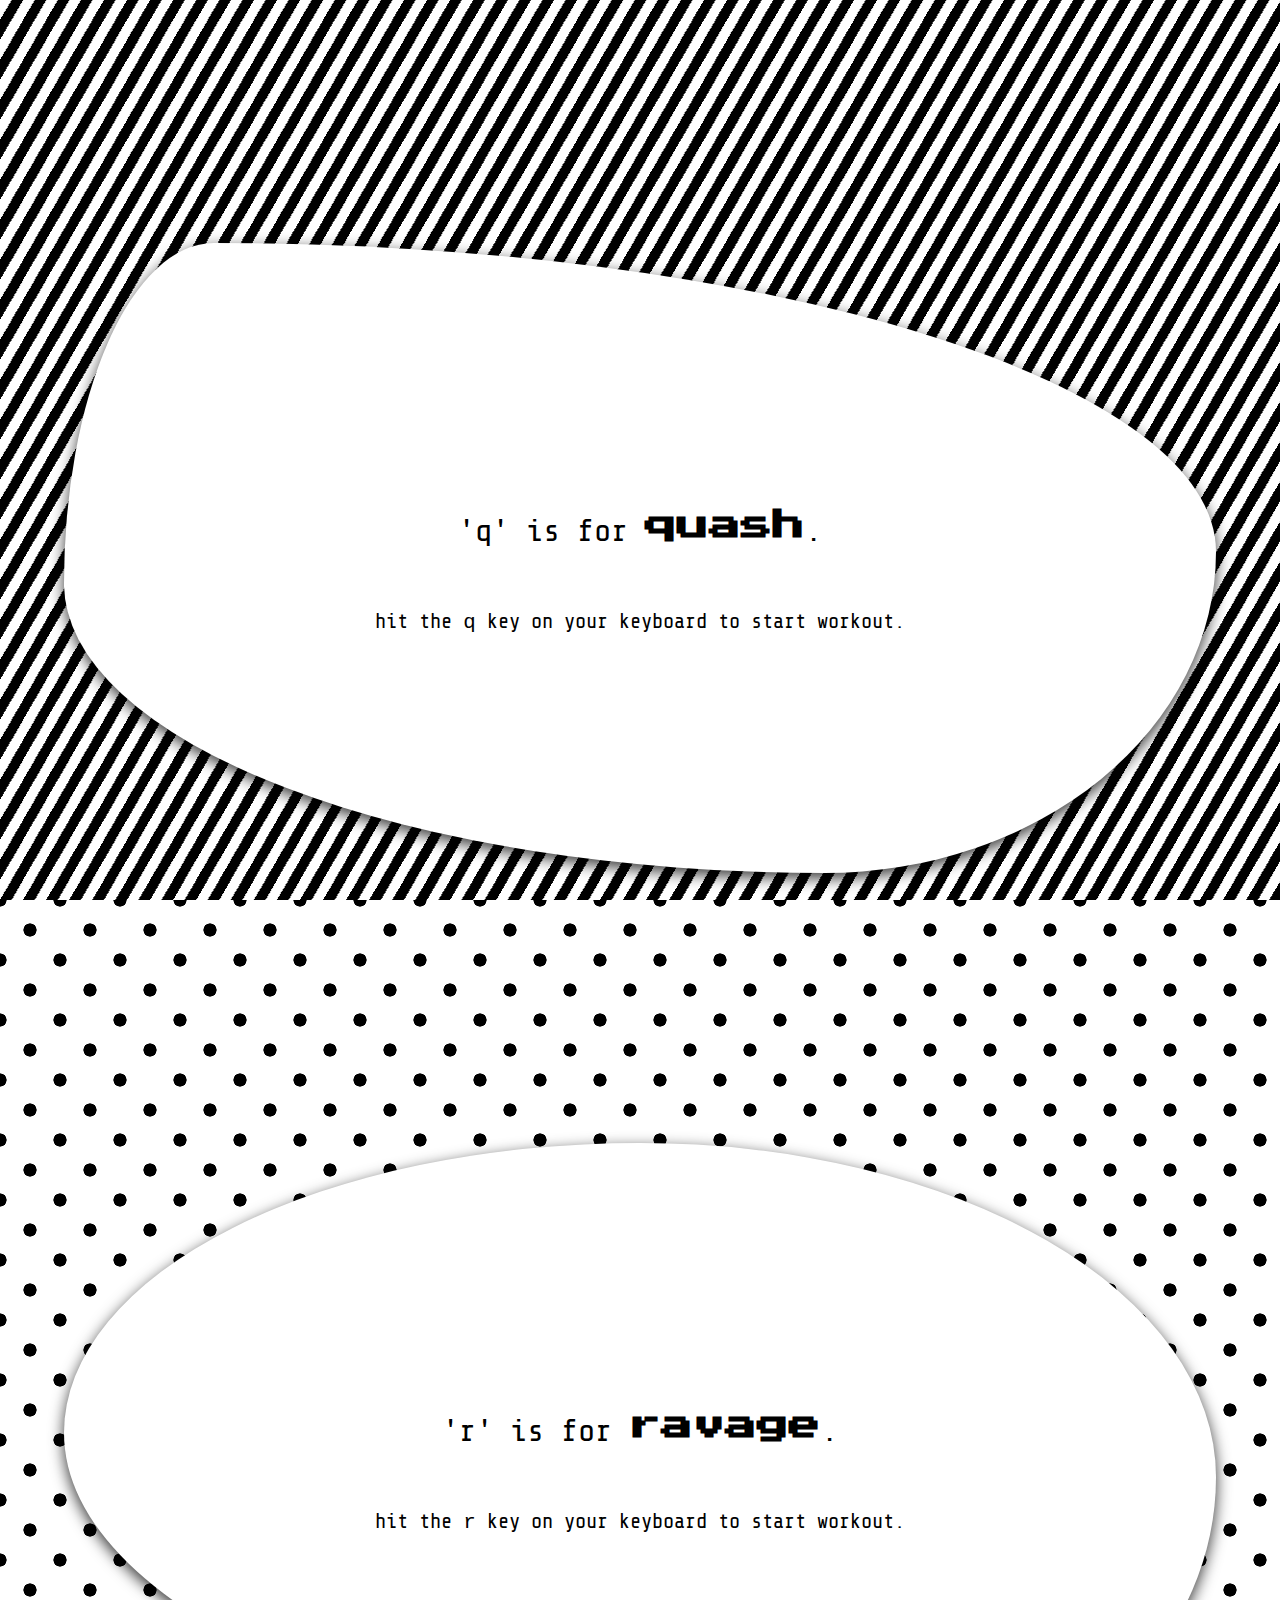
==== commit 19b560bd: "created three new blob classes--one for each of the three bg patterns--to vary the blob shapes" ====
--- a/level1.html
+++ b/level1.html
@@ -71,7 +71,7 @@
     <!-- main content -->
     <!-- ⚠️ Words are dynamically set/overridden by words.js. Words shown here are just placeholders. -->
     <div class="pattern-bg stripes">
-        <div class="content-blob" data-key="a">
+        <div class="content-blob blob1" data-key="a">
             <div class="content-div" data-key="a">
                 <p>'a' is for <b>ANNIHILATE</b>.</p>
                 <p>hit the <kbd>a</kbd> key on your keyboard to start workout.</p>
@@ -80,7 +80,7 @@
     </div>
 
     <div class="pattern-bg polka-dots">
-        <div class="content-blob" data-key="b">
+        <div class="content-blob blob2" data-key="b">
             <div class="content-div" data-key="b">
                 <p>'b' is for <b>BANISH</b>.</p>
                 <p>hit the <kbd>b</kbd> key on your keyboard to start workout.</p>
@@ -89,7 +89,7 @@
     </div>
 
     <div class="pattern-bg zig-zag">
-        <div class="content-blob" data-key="c">
+        <div class="content-blob blob3" data-key="c">
             <div class="content-div" data-key="c">
                 <p>'c' is for <b>CRUSH</b>.</p>
                 <p>hit the <kbd>c</kbd> key on your keyboard to start workout.</p>
@@ -98,7 +98,7 @@
     </div>
 
     <div class="pattern-bg polka-dots">
-        <div class="content-blob" data-key="d">
+        <div class="content-blob blob2" data-key="d">
             <div class="content-div" data-key="d">
                 <p>'d' is for <b>DEMOLISH</b>.</p>
                 <p>hit the <kbd>d</kbd> key on your keyboard to start workout.</p>
@@ -107,7 +107,7 @@
     </div>
 
     <div class="pattern-bg stripes">
-        <div class="content-blob" data-key="e">
+        <div class="content-blob blob1" data-key="e">
             <div class="content-div" data-key="e">
                 <p>'e' is for <b>ERADICATE</b>.</p>
                 <p>hit the <kbd>e</kbd> key on your keyboard to start workout.</p>
@@ -116,7 +116,7 @@
     </div>
 
     <div class="pattern-bg polka-dots">
-        <div class="content-blob" data-key="f">
+        <div class="content-blob blob2" data-key="f">
             <div class="content-div" data-key="f">
                 <p>'f' is for <b>FIZZLE</b>.</p>
                 <p>hit the <kbd>f</kbd> key on your keyboard to start workout.</p>
@@ -125,7 +125,7 @@
     </div>
 
     <div class="pattern-bg zig-zag">
-        <div class="content-blob" data-key="g">
+        <div class="content-blob blob3" data-key="g">
             <div class="content-div" data-key="g">
                 <p>'g' is for <b>GELD</b>.</p>
                 <p>hit the <kbd>g</kbd> key on your keyboard to start workout.</p>
@@ -134,7 +134,7 @@
     </div>
 
     <div class="pattern-bg polka-dots">
-        <div class="content-blob" data-key="h">
+        <div class="content-blob blob2" data-key="h">
             <div class="content-div" data-key="h">
                 <p>'h' is for <b>HINDER</b>.</p>
                 <p>hit the <kbd>h</kbd> key on your keyboard to start workout.</p>
@@ -143,7 +143,7 @@
     </div>
 
     <div class="pattern-bg stripes">
-        <div class="content-blob" data-key="i">
+        <div class="content-blob blob1" data-key="i">
             <div class="content-div" data-key="i">
                 <p>'i' is for <b>INVALIDATE</b>.</p>
                 <p>hit the <kbd>i</kbd> key on your keyboard to start workout.</p>
@@ -152,7 +152,7 @@
     </div>
 
     <div class="pattern-bg polka-dots">
-        <div class="content-blob" data-key="j">
+        <div class="content-blob blob2" data-key="j">
             <div class="content-div" data-key="j">
                 <p>'j' is for <b>JETTISON</b>.</p>
                 <p>hit the <kbd>j</kbd> key on your keyboard to start workout.</p>
@@ -161,7 +161,7 @@
     </div>
 
     <div class="pattern-bg zig-zag">
-        <div class="content-blob" data-key="k">
+        <div class="content-blob blob3" data-key="k">
             <div class="content-div" data-key="k">
                 <p>'k' is for <b>KILL</b>.</p>
                 <p>hit the <kbd>k</kbd> key on your keyboard to start workout.</p>
@@ -170,7 +170,7 @@
     </div>
 
     <div class="pattern-bg polka-dots">
-        <div class="content-blob" data-key="l">
+        <div class="content-blob blob2" data-key="l">
             <div class="content-div" data-key="l">
                 <p>'l' is for <b>LIQUIDATE</b>.</p>
                 <p>hit the <kbd>l</kbd> key on your keyboard to start workout.</p>
@@ -179,7 +179,7 @@
     </div>
 
     <div class="pattern-bg stripes">
-        <div class="content-blob" data-key="m">
+        <div class="content-blob blob1" data-key="m">
             <div class="content-div" data-key="m">
                 <p>'m' is for <b>MAR</b>.</p>
                 <p>hit the <kbd>m</kbd> key on your keyboard to start workout.</p>
@@ -188,7 +188,7 @@
     </div>
 
     <div class="pattern-bg polka-dots">
-        <div class="content-blob" data-key="n">
+        <div class="content-blob blob2" data-key="n">
             <div class="content-div" data-key="n">
                 <p>'n' is for <b>NULLIFY</b>.</p>
                 <p>hit the <kbd>n</kbd> key on your keyboard to start workout.</p>
@@ -197,7 +197,7 @@
     </div>
 
     <div class="pattern-bg zig-zag">
-        <div class="content-blob" data-key="o">
+        <div class="content-blob blob3" data-key="o">
             <div class="content-div" data-key="o">
                 <p>'o' is for <b>OBLITERATE</b>.</p>
                 <p>hit the <kbd>o</kbd> key on your keyboard to start workout.</p>
@@ -206,7 +206,7 @@
     </div>
 
     <div class="pattern-bg polka-dots">
-        <div class="content-blob" data-key="p">
+        <div class="content-blob blob2" data-key="p">
             <div class="content-div" data-key="p">
                 <p>'p' is for <b>PULVERIZE</b>.</p>
                 <p>hit the <kbd>p</kbd> key on your keyboard to start workout.</p>
@@ -215,7 +215,7 @@
     </div>
 
     <div class="pattern-bg stripes">
-        <div class="content-blob" data-key="q">
+        <div class="content-blob blob1" data-key="q">
             <div class="content-div" data-key="q">
                 <p>'q' is for <b>QUASH</b>.</p>
                 <p>hit the <kbd>q</kbd> key on your keyboard to start workout.</p>
@@ -224,7 +224,7 @@
     </div>
 
     <div class="pattern-bg polka-dots">
-        <div class="content-blob" data-key="r">
+        <div class="content-blob blob2" data-key="r">
             <div class="content-div" data-key="r">
                 <p>'r' is for <b>RAVAGE</b>.</p>
                 <p>hit the <kbd>r</kbd> key on your keyboard to start workout.</p>
@@ -233,7 +233,7 @@
     </div>
 
     <div class="pattern-bg zig-zag">
-        <div class="content-blob" data-key="s">
+        <div class="content-blob blob3" data-key="s">
             <div class="content-div" data-key="s">
                 <p>'s' is for <b>SMASH</b>.</p>
                 <p>hit the <kbd>s</kbd> key on your keyboard to start workout.</p>
@@ -242,7 +242,7 @@
     </div>
 
     <div class="pattern-bg polka-dots">
-        <div class="content-blob" data-key="t">
+        <div class="content-blob blob2" data-key="t">
             <div class="content-div" data-key="t">
                 <p>'t' is for <b>TERMINATE</b>.</p>
                 <p>hit the <kbd>t</kbd> key on your keyboard to start workout.</p>
@@ -251,7 +251,7 @@
     </div>
 
     <div class="pattern-bg stripes">
-        <div class="content-blob" data-key="u">
+        <div class="content-blob blob1" data-key="u">
             <div class="content-div" data-key="u">
                 <p>'u' is for <b>UPROOT</b>.</p>
                 <p>hit the <kbd>u</kbd> key on your keyboard to start workout.</p>
@@ -260,7 +260,7 @@
     </div>
 
     <div class="pattern-bg polka-dots">
-        <div class="content-blob" data-key="v">
+        <div class="content-blob blob2" data-key="v">
             <div class="content-div" data-key="v">
                 <p>'v' is for <b>VENDETTA</b>.</p>
                 <p>hit the <kbd>v</kbd> key on your keyboard to start workout.</p>
@@ -269,7 +269,7 @@
     </div>
 
     <div class="pattern-bg zig-zag">
-        <div class="content-blob" data-key="w">
+        <div class="content-blob blob3" data-key="w">
             <div class="content-div" data-key="w">
                 <p>'w' is for <b>WRECK</b>.</p>
                 <p>hit the <kbd>w</kbd> key on your keyboard to start workout.</p>
@@ -278,7 +278,7 @@
     </div>
 
     <div class="pattern-bg polka-dots">
-        <div class="content-blob" data-key="x">
+        <div class="content-blob blob2" data-key="x">
             <div class="content-div" data-key="x">
                 <p>'x' is for <b>X-OUT</b>.</p>
                 <p>hit the <kbd>x</kbd> key on your keyboard to start workout.</p>
@@ -287,7 +287,7 @@
     </div>
 
     <div class="pattern-bg stripes">
-        <div class="content-blob" data-key="y">
+        <div class="content-blob blob1" data-key="y">
             <div class="content-div" data-key="y">
                 <p>'y' is for <b>YERK</b>.</p>
                 <p>hit the <kbd>y</kbd> key on your keyboard to start workout.</p>
@@ -296,7 +296,7 @@
     </div>
 
     <div class="pattern-bg polka-dots">
-        <div class="content-blob" data-key="z">
+        <div class="content-blob blob2" data-key="z">
             <div class="content-div" data-key="z">
                 <p>'z' is for <b>ZAP</b>.</p>
                 <p>hit the <kbd>z</kbd> key on your keyboard to start workout.</p>
@@ -305,7 +305,7 @@
     </div>
 
     <div class="pattern-bg zig-zag">
-        <div class="content-blob">
+        <div class="content-blob blob3">
             <div class="content-div">
                 <p>Oh, my... What powerful fingers you have!</p>
             </div>
--- a/stylesheets/styles.css
+++ b/stylesheets/styles.css
@@ -1,3 +1,7 @@
+:root {
+    font-size: 16px;
+}
+
 body {
     position: relative;
     font-family: 'Press Start 2P', monospace;
@@ -27,8 +31,7 @@
 }
 
 .heading-container img {
-    width: 100px;
-    height: 100px;
+    width: 7rem;
     margin: 0 1rem;
     cursor: pointer;
 }
@@ -63,7 +66,7 @@
     margin: 0;
     padding: 0;
     padding-left: 1.2rem;
-    font-size: 1rem;
+    font-size: 1.2rem;
     text-align: left;
     font-family: 'Share Tech Mono', monospace;
 }
@@ -100,7 +103,7 @@
     list-style-type: none;
 }
 
-.triangle li {
+.triangle .link-list-item {
     margin-top: 1rem;
     text-align: center;
 }
@@ -119,7 +122,7 @@
     font-size: 1.7rem;
 }
 
-.triangle li:active {
+.triangle .link-list-item:active {
     transform: scale(.9);
 }
 
@@ -185,9 +188,20 @@
     width: 90%;
     height: 70%;
     margin: 0 auto;
-    border-radius: 13% 87% 34% 66% / 54% 49% 51% 46%;
     box-shadow: 0 5px 15px rgba(0, 0, 0, 0.8);
     z-index: 1;
+}
+
+.content-blob.blob1 {
+    border-radius: 13% 87% 34% 66% / 54% 49% 51% 46%;
+}
+
+.content-blob.blob2 {
+    border-radius: 50% 50% 27% 73% / 46% 53% 47% 54%;
+}
+
+.content-blob.blob3 {
+    border-radius: 61% 39% 70% 30% / 46% 60% 40% 60%;
 }
 
 .content-blob.yellow {
@@ -201,9 +215,10 @@
     justify-content: space-between;
     flex-direction: column;
     top: 50%;
-    left: 47%;
+    left: 50%;
     transform: translate(-50%, -50%);
     min-width: 300px;
+    padding: 0 1em;
 }
 
 .content-div h3 {
@@ -245,7 +260,7 @@
 }
 
 /* ------------- media queries ------------- */
-@media (max-width: 1060px) {
+@media (max-width: 1300px) {
     .triangle {
         border-width: 30rem 10rem 0 10rem;
     }
@@ -264,14 +279,13 @@
     }
 }
 
-@media (max-width: 810px) {
+@media (max-width: 900px) {
     .heading-container {
         padding: 2rem 0 2rem 1rem;
     }
 
     .heading-container img {
-        width: 60px;
-        height: 60px;
+        width: 6rem;
         margin-left: 0;
     }
 
@@ -284,7 +298,7 @@
     }
 }
 
-@media (max-width: 650px) {
+@media (max-width: 850px) {
     .triangle {
         border-width: 18rem 10rem 0 10rem;
     }
@@ -308,6 +322,10 @@
 }
 
 @media (max-width: 450px) {
+    .heading-container img {
+        width: 4rem;
+    }
+
     .triangle {
         border-width: 16rem 8rem 0 8rem;
     }
@@ -341,5 +359,4 @@
     .content-div img[alt="power finger"] {
         transform: rotate(60deg);
     }
-
 }--- a/stylesheets/level1.css
+++ b/stylesheets/level1.css
@@ -23,14 +23,44 @@
     font-size: 2rem;
 }
 
+/* z-index of fixed header = 10, tooltip should be lower */
+.ASL-letter-tooltip {
+    z-index: 1;
+}
+
+/* source: https://css-tricks.com/making-css-animations-feel-natural/ */
+@keyframes bounce {
+    0% {
+        transform: scale(1, 1) translateY(0);
+    }
+
+    10% {
+        transform: scale(1.1, .9) translateY(0);
+    }
+
+    30% {
+        transform: scale(.9, 1.1) translateY(-75px);
+    }
+
+    50% {
+        transform: scale(1.05, .95) translateY(0);
+    }
+
+    57% {
+        transform: scale(1, 1) translateY(-7px);
+    }
+
+    64% {
+        transform: scale(1, 1) translateY(0);
+    }
+
+    100% {
+        transform: scale(1, 1) translateY(0);
+    }
+}
+
 /* ---------------media queries---------- */
 @media (max-width: 500px) {
-    .content-div {
-        padding: 0 1em;
-        top: 18em;
-        left: 13em;
-    }
-
     .content-div p:first-child {
         font-size: 1.5rem;
     }
@@ -41,9 +71,6 @@
 }
 
 @media (max-width: 420px) {
-    .content-div {
-        left: 11em;
-    }
     .content-div p:first-child {
         font-size: 1.2rem;
     }
@@ -51,10 +78,4 @@
     .content-div #text-div p {
         font-size: 0.8rem;
     }
-}
-
-@media (max-width: 380px) {
-    .content-div {
-        left: 10em;
-    }
 }